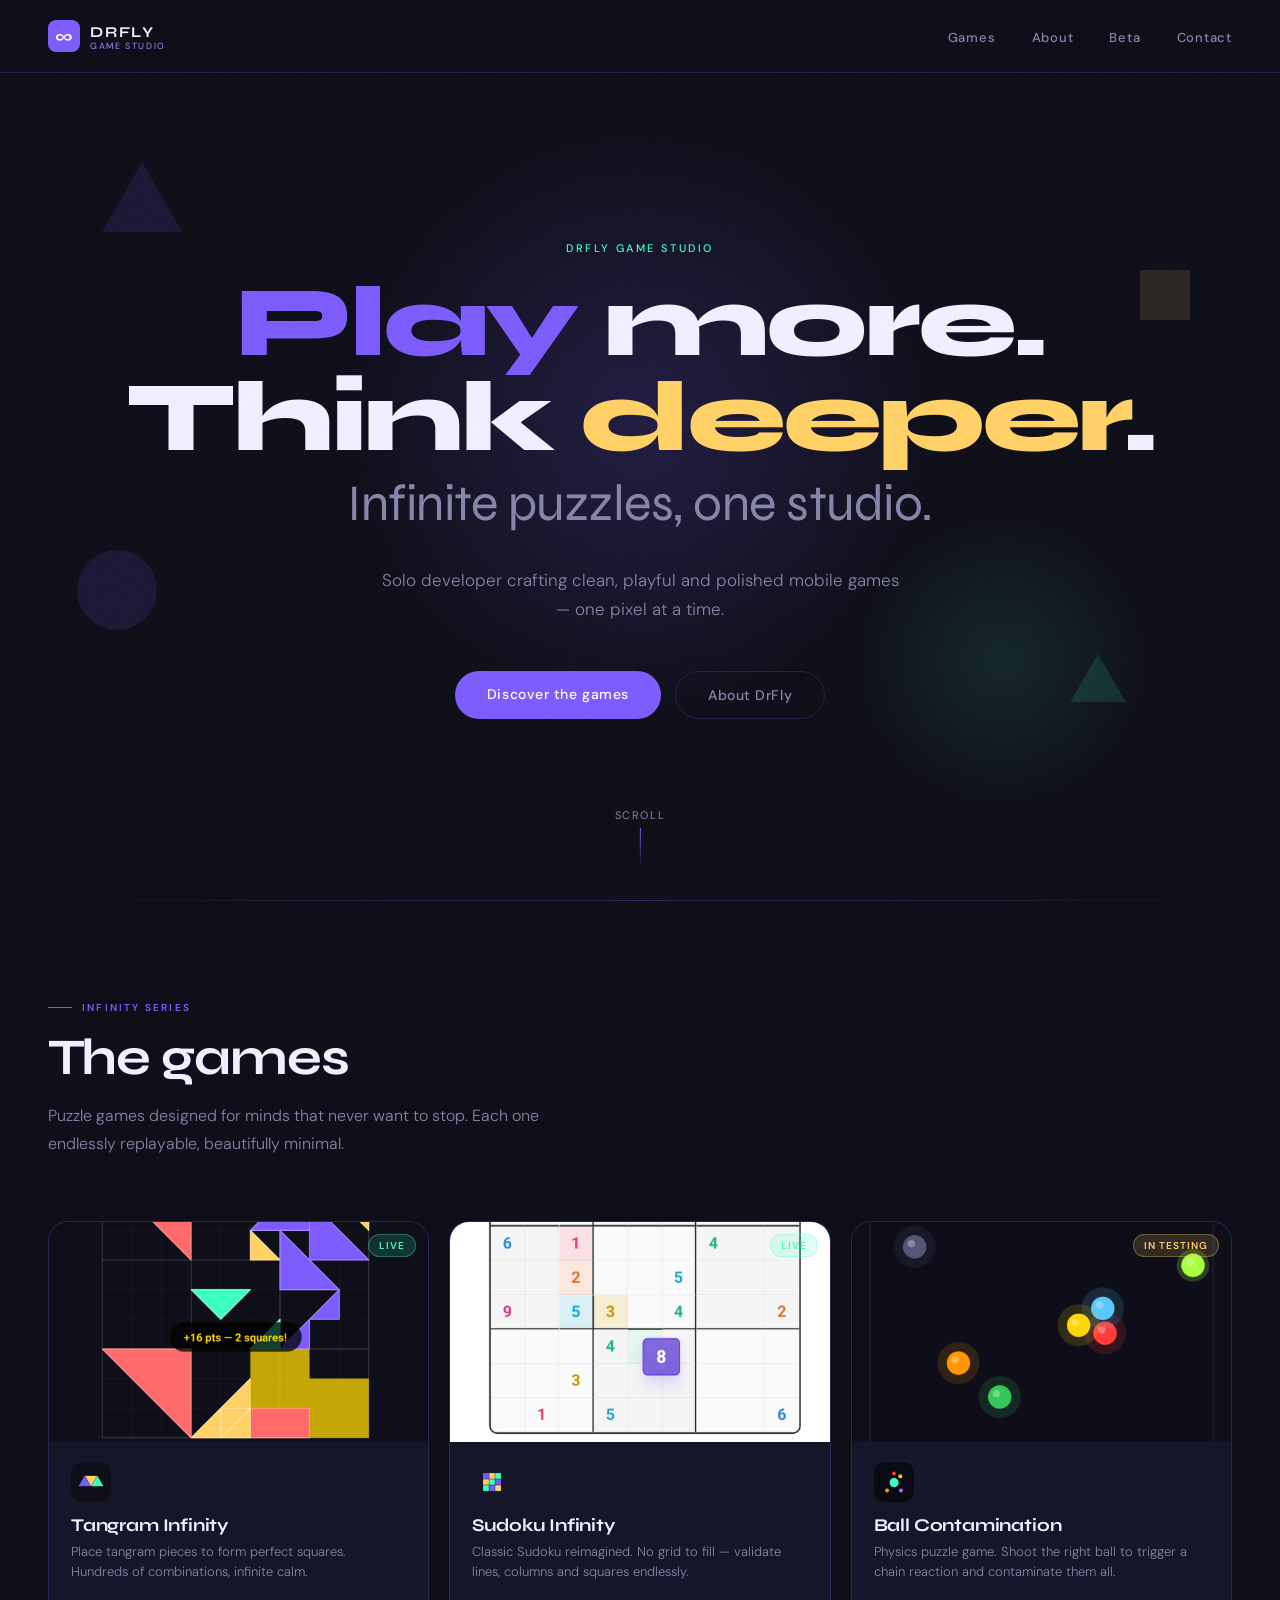
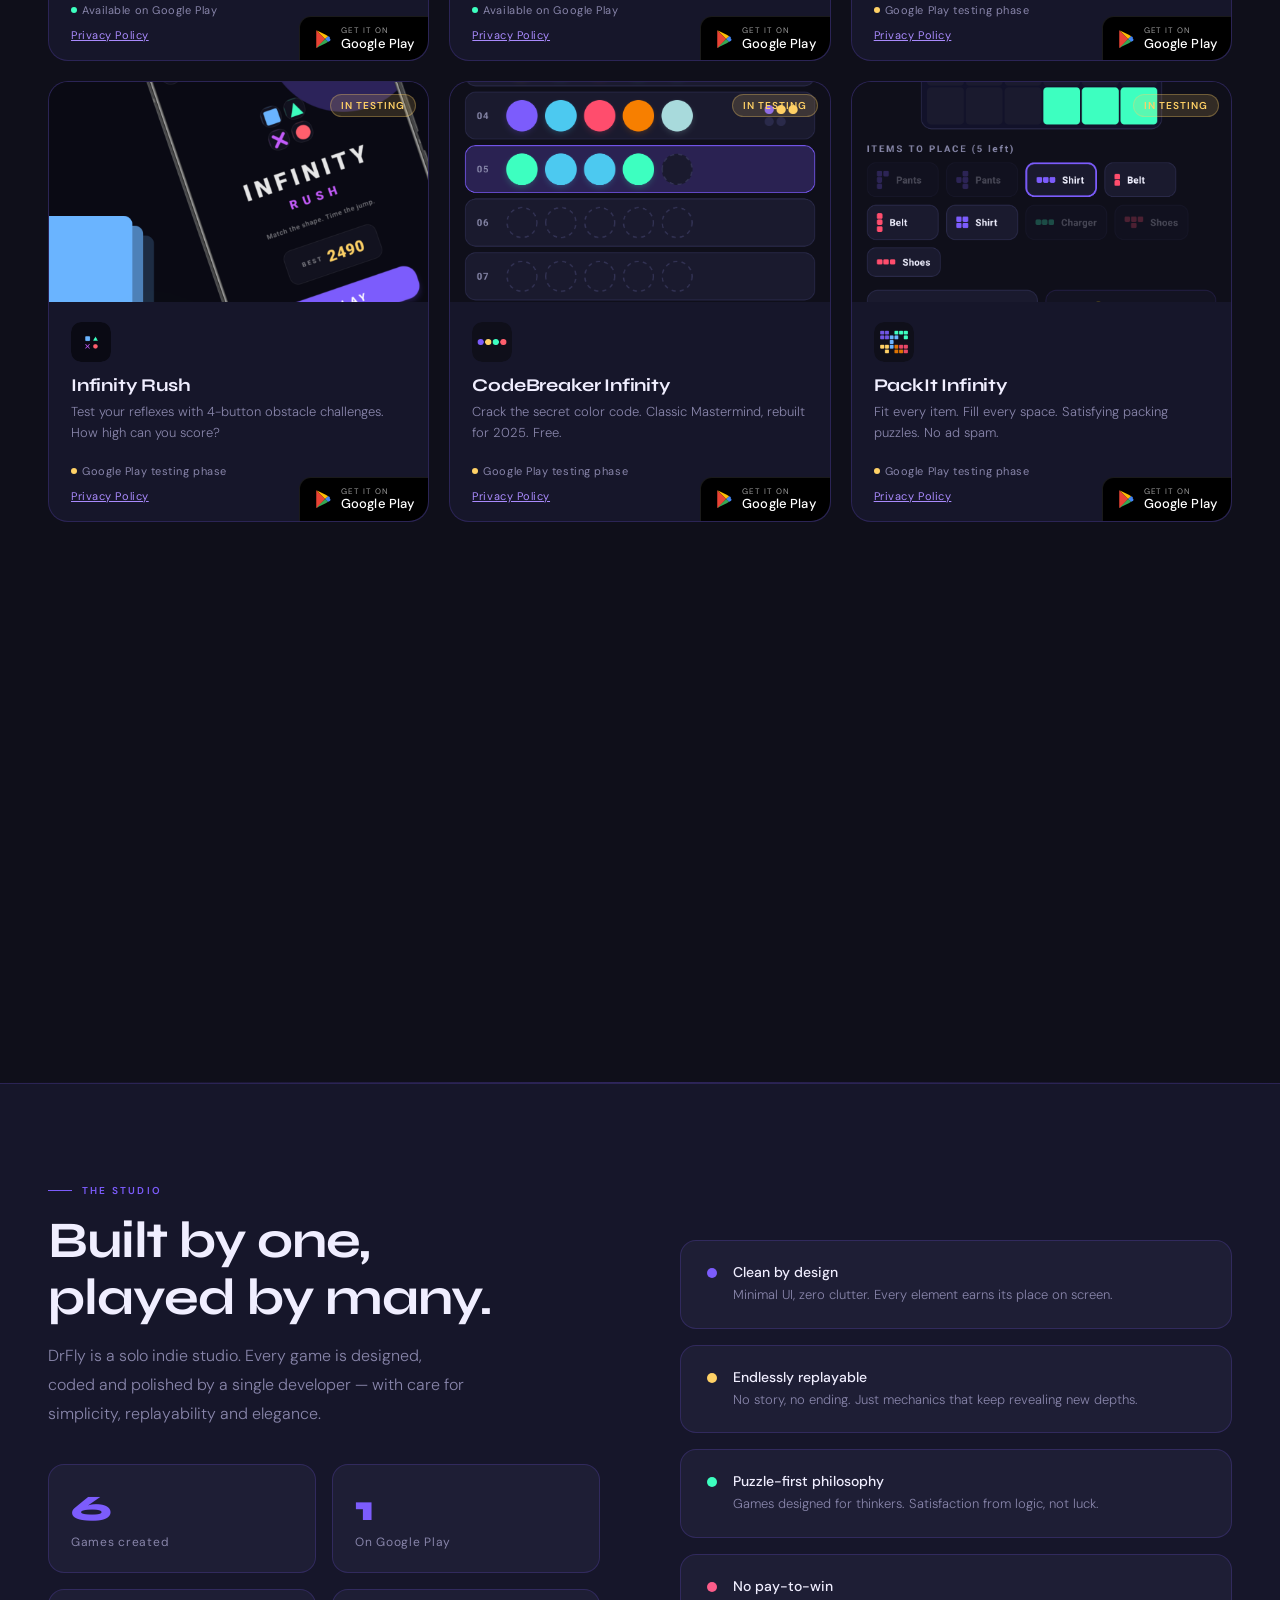
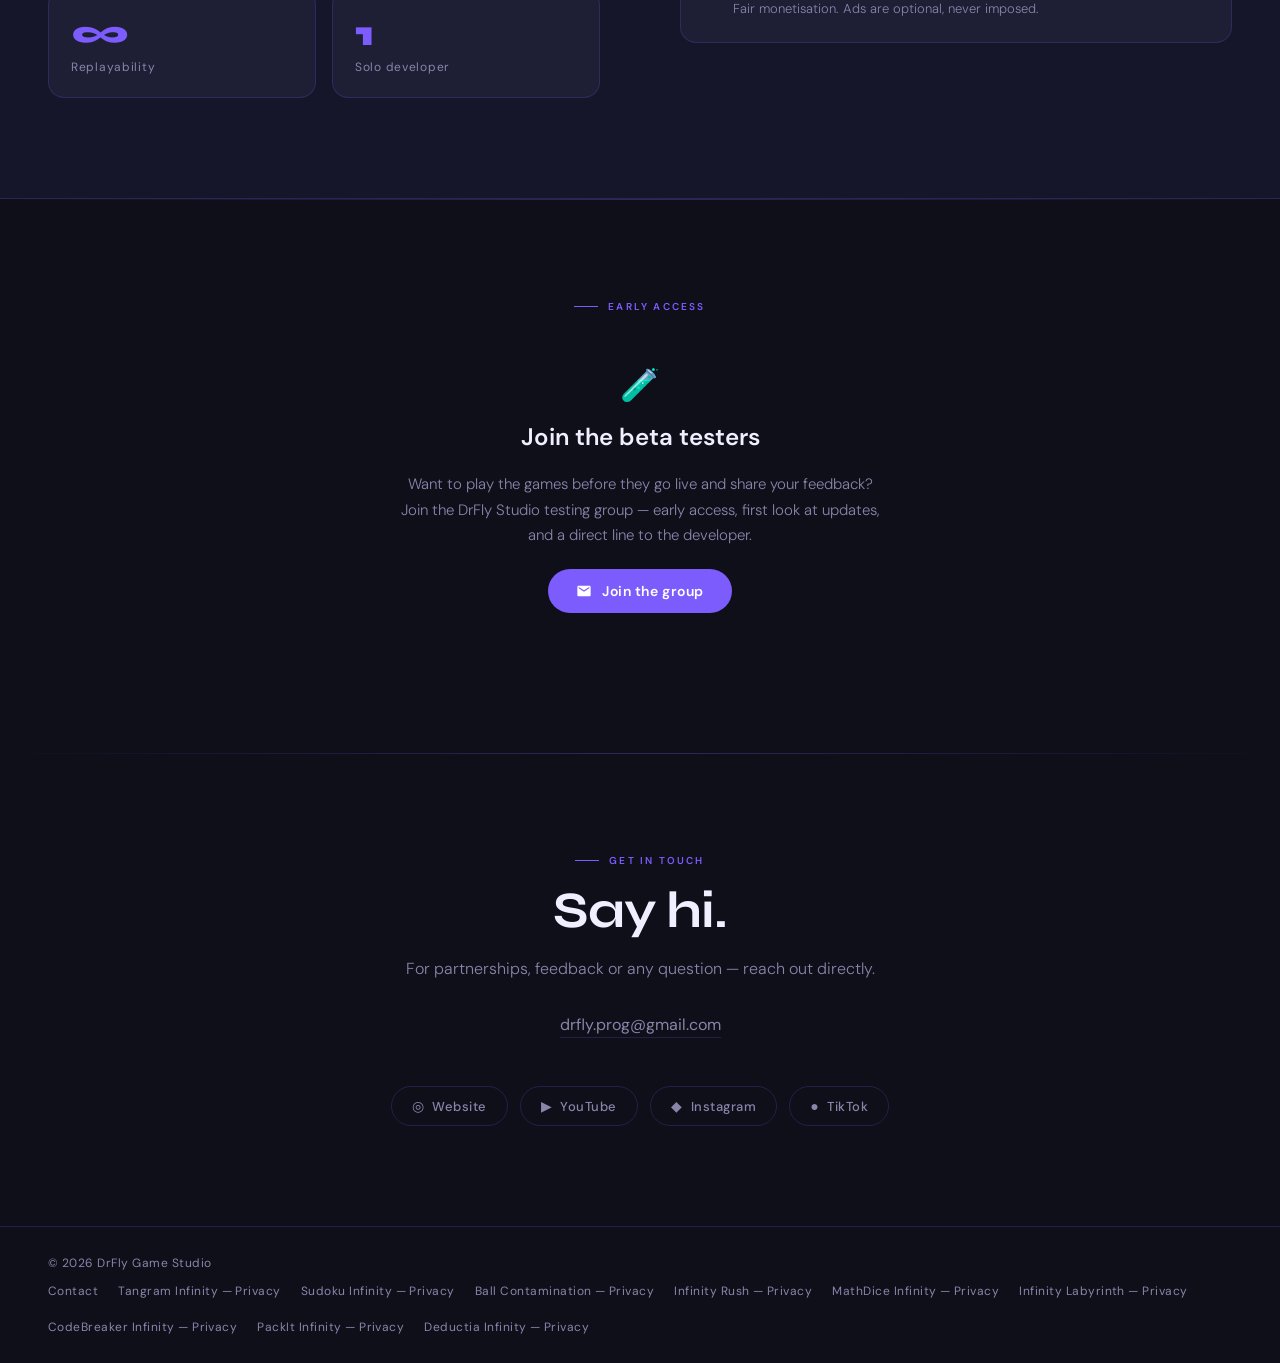
==== index.html @ a3bf8333 "Deductia" ====
<!DOCTYPE html>
<html lang="en">
<head>
<meta charset="UTF-8">
<meta name="viewport" content="width=device-width, initial-scale=1.0">
<title>DrFly — Game Studio</title>
<link rel="preconnect" href="https://fonts.googleapis.com">
<link href="https://fonts.googleapis.com/css2?family=Syne:wght@400;500;600;700;800&family=DM+Sans:ital,wght@0,300;0,400;0,500;1,300&display=swap" rel="stylesheet">
<style>
  :root {
    --purple: #7c5cfc;
    --purple-light: #a98afd;
    --yellow: #ffd166;
    --mint: #3dffc0;
    --dark: #0f0f1a;
    --dark2: #16162a;
    --dark3: #1e1e35;
    --text: #f0eeff;
    --text-muted: #8885aa;
    --border: rgba(124,92,252,0.2);
  }
  *, *::before, *::after { box-sizing: border-box; margin: 0; padding: 0; }
  html { scroll-behavior: smooth; }
  body { font-family: 'DM Sans', sans-serif; background: var(--dark); color: var(--text); overflow-x: hidden; }
  body::before {
    content: ''; position: fixed; inset: 0;
    background-image: url("data:image/svg+xml,%3Csvg viewBox='0 0 256 256' xmlns='http://www.w3.org/2000/svg'%3E%3Cfilter id='noise'%3E%3CfeTurbulence type='fractalNoise' baseFrequency='0.9' numOctaves='4' stitchTiles='stitch'/%3E%3C/filter%3E%3Crect width='100%25' height='100%25' filter='url(%23noise)' opacity='0.04'/%3E%3C/svg%3E");
    pointer-events: none; z-index: 900; opacity: 0.4;
  }

  /* NAV */
  nav {
    position: fixed; top: 0; left: 0; right: 0; z-index: 100;
    display: flex; align-items: center; justify-content: space-between;
    padding: 20px 48px;
    background: rgba(15,15,26,0.85); backdrop-filter: blur(16px);
    border-bottom: 1px solid var(--border);
  }
  .nav-logo { display: flex; align-items: center; gap: 10px; text-decoration: none; }
  .nav-logo-icon {
    width: 32px; height: 32px; background: var(--purple); border-radius: 8px;
    display: flex; align-items: center; justify-content: center;
    font-family: 'Syne', sans-serif; font-size: 16px; font-weight: 700; color: #fff;
  }
  .nav-logo-text { font-family: 'Syne', sans-serif; font-size: 15px; font-weight: 700; letter-spacing: 0.12em; color: var(--text); }
  .nav-logo-sub { font-size: 9px; letter-spacing: 0.18em; color: var(--purple-light); display: block; margin-top: -2px; }
  nav ul { list-style: none; display: flex; gap: 36px; }
  nav ul a { text-decoration: none; font-size: 13px; font-weight: 500; letter-spacing: 0.06em; color: var(--text-muted); transition: color 0.2s; }
  nav ul a:hover { color: var(--text); }

  /* HERO */
  .hero {
    min-height: 100vh; display: flex; flex-direction: column;
    align-items: center; justify-content: center; text-align: center;
    padding: 140px 48px 80px; position: relative; overflow: hidden;
  }
  .hero-glow { position: absolute; width: 600px; height: 600px; border-radius: 50%; background: radial-gradient(circle, rgba(124,92,252,0.18) 0%, transparent 70%); top: 50%; left: 50%; transform: translate(-50%, -55%); pointer-events: none; }
  .hero-glow2 { position: absolute; width: 300px; height: 300px; border-radius: 50%; background: radial-gradient(circle, rgba(61,255,192,0.1) 0%, transparent 70%); bottom: 10%; right: 10%; pointer-events: none; }
  .shape { position: absolute; opacity: 0.12; pointer-events: none; }
  .shape-tri1 { width:0; height:0; border-left:40px solid transparent; border-right:40px solid transparent; border-bottom:70px solid var(--purple); top:18%; left:8%; animation: float1 7s ease-in-out infinite; }
  .shape-tri2 { width:0; height:0; border-left:28px solid transparent; border-right:28px solid transparent; border-bottom:48px solid var(--mint); bottom:22%; right:12%; animation: float2 9s ease-in-out infinite; }
  .shape-sq { width:50px; height:50px; background:var(--yellow); top:30%; right:7%; animation: float3 6s ease-in-out infinite; }
  .shape-circle { width:80px; height:80px; border-radius:50%; background:var(--purple); bottom:30%; left:6%; animation: float1 8s ease-in-out infinite 1s; }
  @keyframes float1 { 0%,100%{transform:translateY(0) rotate(0deg)} 50%{transform:translateY(-18px) rotate(5deg)} }
  @keyframes float2 { 0%,100%{transform:translateY(0) rotate(0deg)} 50%{transform:translateY(14px) rotate(-8deg)} }
  @keyframes float3 { 0%,100%{transform:translateY(0) rotate(0deg)} 50%{transform:translateY(-10px) rotate(12deg)} }
  .hero-eyebrow { font-size:11px; font-weight:500; letter-spacing:0.22em; color:var(--mint); text-transform:uppercase; margin-bottom:20px; position:relative; }
  .hero-title { font-family:'Syne',sans-serif; font-size:clamp(52px,8vw,100px); font-weight:800; line-height:0.95; letter-spacing:-0.03em; position:relative; margin-bottom:8px; }
  .hero-title .accent-purple { color: var(--purple); }
  .hero-title .accent-yellow { color: var(--yellow); }
  .hero-subtitle-line { font-family:'Syne',sans-serif; font-size:clamp(28px,4vw,52px); font-weight:400; color:var(--text-muted); letter-spacing:-0.01em; margin-bottom:32px; position:relative; }
  .hero-desc { font-size:17px; font-weight:300; color:var(--text-muted); max-width:520px; line-height:1.7; margin-bottom:48px; position:relative; }
  .hero-ctas { display:flex; gap:14px; flex-wrap:wrap; justify-content:center; position:relative; }
  .btn-primary { background:var(--purple); color:#fff; padding:14px 32px; border-radius:40px; font-size:14px; font-weight:500; letter-spacing:0.04em; text-decoration:none; transition:transform 0.2s, background 0.2s; border:none; cursor:pointer; }
  .btn-primary:hover { transform:translateY(-2px); background:var(--purple-light); }
  .btn-ghost { background:transparent; color:var(--text-muted); padding:14px 32px; border-radius:40px; font-size:14px; font-weight:500; letter-spacing:0.04em; text-decoration:none; border:1px solid var(--border); transition:border-color 0.2s, color 0.2s, transform 0.2s; }
  .btn-ghost:hover { border-color:var(--purple-light); color:var(--text); transform:translateY(-2px); }
  .hero-scroll { position:absolute; bottom:32px; left:50%; transform:translateX(-50%); display:flex; flex-direction:column; align-items:center; gap:6px; color:var(--text-muted); font-size:11px; letter-spacing:0.14em; text-transform:uppercase; animation:bounce 2s ease-in-out infinite; }
  .hero-scroll::after { content:''; width:1px; height:40px; background:linear-gradient(to bottom, var(--purple), transparent); }
  @keyframes bounce { 0%,100%{transform:translateX(-50%) translateY(0)} 50%{transform:translateX(-50%) translateY(6px)} }

  /* SECTIONS */
  section { padding: 100px 48px; }
  .section-label { font-size:10px; font-weight:600; letter-spacing:0.22em; color:var(--purple); text-transform:uppercase; margin-bottom:16px; display:flex; align-items:center; gap:10px; }
  .section-label::before { content:''; width:24px; height:1px; background:var(--purple); }
  .section-title { font-family:'Syne',sans-serif; font-size:clamp(32px,4vw,52px); font-weight:700; line-height:1.1; letter-spacing:-0.02em; margin-bottom:16px; }
  .section-desc { font-size:16px; color:var(--text-muted); max-width:520px; line-height:1.7; margin-bottom:64px; font-weight:300; }
  .divider-line { width:100%; height:1px; background:linear-gradient(to right, transparent, var(--purple), transparent); opacity:0.3; }

  /* GAMES */
  #games { background: var(--dark); }
  .games-header { max-width:1200px; margin:0 auto; }
  .games-grid { max-width:1200px; margin:0 auto; display:grid; grid-template-columns:repeat(3,1fr); gap:20px; }
  .game-card { background:var(--dark2); border:1px solid var(--border); border-radius:20px; overflow:hidden; transition:transform 0.3s, border-color 0.3s; position:relative; display:block; }
  .game-card:hover { transform:translateY(-6px); border-color:var(--purple); }
  .game-card-thumb { height:220px; overflow:hidden; position:relative; background:var(--dark3); }
  .game-card-thumb img { width:100%; height:100%; object-fit:cover; object-position:center; transition:transform 0.4s; }
  .game-card:hover .game-card-thumb img { transform:scale(1.04); }
  .game-card-status { position:absolute; top:12px; right:12px; font-size:10px; font-weight:600; letter-spacing:0.1em; text-transform:uppercase; padding:4px 10px; border-radius:20px; }
  .status-live { background:rgba(61,255,192,0.15); color:var(--mint); border:1px solid rgba(61,255,192,0.3); }
  .status-test { background:rgba(255,209,102,0.15); color:var(--yellow); border:1px solid rgba(255,209,102,0.3); }
  .game-card-body { padding:20px 22px 18px; }
  .game-card-icon { width:40px; height:40px; border-radius:10px; display:flex; align-items:center; justify-content:center; font-size:18px; margin-bottom:12px; }
  .game-card-name { font-family:'Syne',sans-serif; font-size:18px; font-weight:700; letter-spacing:-0.01em; margin-bottom:6px; color:var(--text); }
  .game-card-desc { font-size:13px; color:var(--text-muted); line-height:1.6; font-weight:300; margin-bottom:14px; }
  .game-card-tag { display:inline-flex; align-items:center; gap:5px; font-size:11px; color:var(--text-muted); letter-spacing:0.05em; }
  .policy-link { display:block; margin-top:10px; font-size:11px; color:var(--purple-light); letter-spacing:0.05em; cursor:pointer; text-decoration:underline; background:none; border:none; padding:0; font-family:inherit; }
  .policy-link:hover { color:var(--mint); }
  .play-badge { position:absolute; bottom:0; right:0; display:inline-flex; align-items:center; gap:9px; padding:9px 14px 9px 14px; background:#000; border-top:1px solid rgba(255,255,255,0.1); border-left:1px solid rgba(255,255,255,0.1); border-radius:12px 0 20px 0; text-decoration:none; color:#fff; transition:opacity 0.2s; }
  .play-badge:hover { opacity:0.8; }
  .play-badge svg { width:18px; height:18px; flex-shrink:0; }
  .play-badge-text { display:flex; flex-direction:column; line-height:1.2; }
  .play-badge-text span:first-child { font-size:8px; letter-spacing:0.12em; text-transform:uppercase; color:rgba(255,255,255,0.6); }
  .play-badge-text span:last-child { font-size:13px; font-weight:500; letter-spacing:0.01em; }

  /* ABOUT */
  #about { background:var(--dark2); border-top:1px solid var(--border); border-bottom:1px solid var(--border); }
  .about-inner { max-width:1200px; margin:0 auto; display:grid; grid-template-columns:1fr 1fr; gap:80px; align-items:center; }
  .about-stats { display:grid; grid-template-columns:1fr 1fr; gap:16px; margin-top:36px; }
  .stat-card { background:var(--dark3); border:1px solid var(--border); border-radius:16px; padding:22px; }
  .stat-num { font-family:'Syne',sans-serif; font-size:36px; font-weight:800; letter-spacing:-0.03em; color:var(--purple); margin-bottom:4px; }
  .stat-label { font-size:12px; color:var(--text-muted); letter-spacing:0.06em; }
  .about-visual { display:flex; flex-direction:column; gap:16px; }
  .about-card { background:var(--dark3); border:1px solid var(--border); border-radius:16px; padding:22px 26px; display:flex; align-items:flex-start; gap:16px; transition:border-color 0.2s; }
  .about-card:hover { border-color:var(--purple); }
  .about-card-dot { width:10px; height:10px; border-radius:50%; margin-top:5px; flex-shrink:0; }
  .about-card-title { font-size:14px; font-weight:500; margin-bottom:4px; color:var(--text); }
  .about-card-text { font-size:13px; color:var(--text-muted); line-height:1.6; font-weight:300; }

  /* BETA */
  #beta { background:var(--dark); }
  .beta-inner { max-width:780px; margin:0 auto; text-align:center; }
  .beta-box { display:inline-flex; flex-direction:column; align-items:center; gap:20px; background:none; border:none; border-radius:20px; padding:40px 48px; }
  .beta-icon { font-size:32px; line-height:1; }
  .beta-box h2 { font-size:24px; font-weight:600; color:var(--text); margin:0; }
  .beta-box p { font-size:15px; color:var(--text-muted); line-height:1.7; font-weight:300; margin:0; max-width:480px; }
  .beta-btn { display:inline-flex; align-items:center; gap:10px; padding:13px 28px; background:var(--purple); border-radius:40px; color:#fff; text-decoration:none; font-size:14px; font-weight:600; letter-spacing:0.04em; transition:opacity 0.2s, transform 0.2s; }
  .beta-btn:hover { opacity:0.85; transform:translateY(-2px); }

  /* CONTACT */
  #contact { background:var(--dark); text-align:center; }
  .contact-inner { max-width:680px; margin:0 auto; }
  .contact-email { display:inline-flex; align-items:center; gap:8px; color:var(--text-muted); text-decoration:none; font-size:16px; border-bottom:1px solid var(--border); padding-bottom:2px; transition:color 0.2s, border-color 0.2s; margin-bottom:48px; }
  .contact-email:hover { color:var(--purple-light); border-color:var(--purple-light); }
  .social-row { display:flex; gap:12px; justify-content:center; flex-wrap:wrap; }
  .social-btn { display:flex; align-items:center; gap:8px; padding:10px 20px; border-radius:40px; border:1px solid var(--border); color:var(--text-muted); text-decoration:none; font-size:13px; font-weight:500; letter-spacing:0.04em; transition:border-color 0.2s, color 0.2s, transform 0.2s; }
  .social-btn:hover { border-color:var(--purple); color:var(--text); transform:translateY(-2px); }

  /* FOOTER */
  footer { padding:28px 48px; border-top:1px solid var(--border); display:flex; align-items:center; justify-content:space-between; font-size:12px; color:var(--text-muted); letter-spacing:0.04em; flex-wrap:wrap; gap:12px; }
  footer a, .footer-btn { color:var(--text-muted); text-decoration:none; transition:color 0.2s; background:none; border:none; cursor:pointer; font-size:12px; letter-spacing:0.04em; font-family:inherit; padding:0; }
  footer a:hover, .footer-btn:hover { color:var(--purple-light); }
  .footer-links { display:flex; gap:20px; flex-wrap:wrap; }

  /* MODAL */
  .modal-overlay { display:none; position:fixed; inset:0; z-index:500; background:rgba(10,10,20,0.88); backdrop-filter:blur(8px); align-items:center; justify-content:center; padding:24px; }
  .modal-overlay.open { display:flex; }
  .modal-box { background:var(--dark2); border:1px solid var(--border); border-radius:20px; max-width:680px; width:100%; max-height:80vh; overflow-y:auto; padding:40px; position:relative; }
  .modal-box::-webkit-scrollbar { width:4px; }
  .modal-box::-webkit-scrollbar-thumb { background:var(--border); border-radius:4px; }
  .modal-close { position:absolute; top:20px; right:20px; background:var(--dark3); border:1px solid var(--border); color:var(--text-muted); width:32px; height:32px; border-radius:50%; cursor:pointer; font-size:16px; display:flex; align-items:center; justify-content:center; transition:color 0.2s, border-color 0.2s; }
  .modal-close:hover { color:var(--text); border-color:var(--purple); }
  .modal-eyebrow { font-size:10px; font-weight:600; letter-spacing:0.2em; text-transform:uppercase; color:var(--purple); margin-bottom:8px; }
  .modal-title { font-family:'Syne',sans-serif; font-size:24px; font-weight:700; margin-bottom:4px; color:var(--text); }
  .modal-date { font-size:12px; color:var(--text-muted); margin-bottom:28px; }
  .modal-body h2 { font-family:'Syne',sans-serif; font-size:14px; font-weight:600; color:var(--purple-light); margin:24px 0 8px; letter-spacing:0.04em; }
  .modal-body p, .modal-body li { font-size:14px; color:var(--text-muted); line-height:1.8; font-weight:300; }
  .modal-body ul { padding-left:20px; margin-top:6px; }
  .modal-body li { margin-bottom:4px; }
  .modal-body strong { color:var(--text); font-weight:500; }
  .modal-body a { color:var(--purple-light); text-decoration:underline; }
  .modal-body a:hover { color:var(--mint); }

  /* ANIM */
  .fade-up { opacity:0; transform:translateY(24px); transition:opacity 0.6s ease, transform 0.6s ease; }
  .fade-up.visible { opacity:1; transform:translateY(0); }

  @media (max-width: 900px) {
    nav { padding:16px 24px; }
    nav ul { display:none; }
    section { padding:72px 24px; }
    .games-grid { grid-template-columns:1fr; }
    .about-inner { grid-template-columns:1fr; gap:40px; }
    footer { flex-direction:column; text-align:center; }
    .modal-box { padding:28px 20px; }
  }
</style>
</head>
<body>

<!-- NAV -->
<nav>
  <a href="#" class="nav-logo">
    <div class="nav-logo-icon">∞</div>
    <div>
      <span class="nav-logo-text">DRFLY</span>
      <span class="nav-logo-sub">GAME STUDIO</span>
    </div>
  </a>
  <ul>
    <li><a href="#games">Games</a></li>
    <li><a href="#about">About</a></li>
    <li><a href="#beta">Beta</a></li>
    <li><a href="#contact">Contact</a></li>
  </ul>
</nav>

<!-- HERO -->
<section class="hero">
  <div class="hero-glow"></div>
  <div class="hero-glow2"></div>
  <div class="shape shape-tri1"></div>
  <div class="shape shape-tri2"></div>
  <div class="shape shape-sq"></div>
  <div class="shape shape-circle"></div>
  <p class="hero-eyebrow">DrFly Game Studio</p>
  <h1 class="hero-title">
    <span class="accent-purple">Play</span> more.<br>
    Think <span class="accent-yellow">deeper</span>.
  </h1>
  <p class="hero-subtitle-line">Infinite puzzles, one studio.</p>
  <p class="hero-desc">Solo developer crafting clean, playful and polished mobile games — one pixel at a time.</p>
  <div class="hero-ctas">
    <a href="#games" class="btn-primary">Discover the games</a>
    <a href="#about" class="btn-ghost">About DrFly</a>
  </div>
  <div class="hero-scroll">scroll</div>
</section>

<div class="divider-line"></div>

<!-- GAMES -->
<section id="games">
  <div class="games-header fade-up">
    <p class="section-label">Infinity Series</p>
    <h2 class="section-title">The games</h2>
    <p class="section-desc">Puzzle games designed for minds that never want to stop. Each one endlessly replayable, beautifully minimal.</p>
  </div>
  <div class="games-grid">
<!-- GAMES-START -->
    <div class="game-card fade-up" style="transition-delay:0.1s">
      <div class="game-card-thumb">
        <img src="screen-tangram.png" alt="Tangram Infinity">
        <span class="game-card-status status-live">Live</span>
      </div>
      <div class="game-card-body">
        <div class="game-card-icon" style="background:none;padding:0;overflow:hidden;"><img src="logo-tangram.png" alt="" style="width:100%;height:100%;object-fit:cover;border-radius:10px;"></div>
        <div class="game-card-name">Tangram Infinity</div>
        <div class="game-card-desc">Place tangram pieces to form perfect squares. Hundreds of combinations, infinite calm.</div>
        <div class="game-card-tag">
          <span style="width:6px;height:6px;border-radius:50%;background:var(--mint);display:inline-block"></span>
          Available on Google Play
        </div>
        <button class="policy-link" onclick="openModal('tangram')">Privacy Policy</button>
      </div>
      <a href="https://play.google.com/store/apps/details?id=com.drfly.TangramInfinityMobile" class="play-badge" target="_blank">
        <svg viewBox="0 0 24 24" fill="none" xmlns="http://www.w3.org/2000/svg"><path d="M3.18 23.76c.3.17.65.19.97.07L14.88 12 3.08.17A1.1 1.1 0 0 0 3 .65v22.7c0 .15.06.29.18.41z" fill="#EA4335"/><path d="M18.97 8.3 15.6 6.4 3.18.17A.98.98 0 0 0 3 .06L14.88 12l4.09-3.7z" fill="#FBBC04"/><path d="M18.97 15.7 14.88 12 3 23.94c.06-.04.12-.1.18-.18l12.42-6.23 3.37-1.83z" fill="#34A853"/><path d="M21 9.27l-2.03-1.06-4.09 3.79 4.09 3.7L21 14.64c.6-.33.97-.96.97-1.67 0-.72-.37-1.36-.97-1.7z" fill="#4285F4"/></svg>
        <div class="play-badge-text"><span>GET IT ON</span><span>Google Play</span></div>
      </a>
    </div>

    <div class="game-card fade-up" style="transition-delay:0.2s">
      <div class="game-card-thumb">
        <img src="screen-sudoku.png" alt="Sudoku Infinity">
        <span class="game-card-status status-live">Live</span>
      </div>
      <div class="game-card-body">
        <div class="game-card-icon" style="background:none;padding:0;overflow:hidden;"><img src="logo-sudoku.png" alt="" style="width:100%;height:100%;object-fit:cover;border-radius:10px;"></div>
        <div class="game-card-name">Sudoku Infinity</div>
        <div class="game-card-desc">Classic Sudoku reimagined. No grid to fill — validate lines, columns and squares endlessly.</div>
        <div class="game-card-tag">
          <span style="width:6px;height:6px;border-radius:50%;background:var(--mint);display:inline-block"></span>
          Available on Google Play
        </div>
        <button class="policy-link" onclick="openModal('sudoku')">Privacy Policy</button>
      </div>
      <a href="https://play.google.com/store/apps/details?id=com.drfly.sudrotetris" class="play-badge" target="_blank">
        <svg viewBox="0 0 24 24" fill="none" xmlns="http://www.w3.org/2000/svg"><path d="M3.18 23.76c.3.17.65.19.97.07L14.88 12 3.08.17A1.1 1.1 0 0 0 3 .65v22.7c0 .15.06.29.18.41z" fill="#EA4335"/><path d="M18.97 8.3 15.6 6.4 3.18.17A.98.98 0 0 0 3 .06L14.88 12l4.09-3.7z" fill="#FBBC04"/><path d="M18.97 15.7 14.88 12 3 23.94c.06-.04.12-.1.18-.18l12.42-6.23 3.37-1.83z" fill="#34A853"/><path d="M21 9.27l-2.03-1.06-4.09 3.79 4.09 3.7L21 14.64c.6-.33.97-.96.97-1.67 0-.72-.37-1.36-.97-1.7z" fill="#4285F4"/></svg>
        <div class="play-badge-text"><span>GET IT ON</span><span>Google Play</span></div>
      </a>
    </div>

    <div class="game-card fade-up" style="transition-delay:0.3s">
      <div class="game-card-thumb">
        <img src="screen-ball.png" alt="Ball Contamination">
        <span class="game-card-status status-test">In testing</span>
      </div>
      <div class="game-card-body">
        <div class="game-card-icon" style="background:none;padding:0;overflow:hidden;"><img src="logo-ball.png" alt="" style="width:100%;height:100%;object-fit:cover;border-radius:10px;"></div>
        <div class="game-card-name">Ball Contamination</div>
        <div class="game-card-desc">Physics puzzle game. Shoot the right ball to trigger a chain reaction and contaminate them all.</div>
        <div class="game-card-tag">
          <span style="width:6px;height:6px;border-radius:50%;background:var(--yellow);display:inline-block"></span>
          Google Play testing phase
        </div>
        <button class="policy-link" onclick="openModal('ball')">Privacy Policy</button>
      </div>
      <a href="https://play.google.com/store/apps/details?id=com.drfly.BallContamination" class="play-badge" target="_blank">
        <svg viewBox="0 0 24 24" fill="none" xmlns="http://www.w3.org/2000/svg"><path d="M3.18 23.76c.3.17.65.19.97.07L14.88 12 3.08.17A1.1 1.1 0 0 0 3 .65v22.7c0 .15.06.29.18.41z" fill="#EA4335"/><path d="M18.97 8.3 15.6 6.4 3.18.17A.98.98 0 0 0 3 .06L14.88 12l4.09-3.7z" fill="#FBBC04"/><path d="M18.97 15.7 14.88 12 3 23.94c.06-.04.12-.1.18-.18l12.42-6.23 3.37-1.83z" fill="#34A853"/><path d="M21 9.27l-2.03-1.06-4.09 3.79 4.09 3.7L21 14.64c.6-.33.97-.96.97-1.67 0-.72-.37-1.36-.97-1.7z" fill="#4285F4"/></svg>
        <div class="play-badge-text"><span>GET IT ON</span><span>Google Play</span></div>
      </a>
    </div>

    <div class="game-card fade-up" style="transition-delay:0.4s">
      <div class="game-card-thumb">
        <img src="screen-rush.png" alt="Infinity Rush">
        <span class="game-card-status status-test">In testing</span>
      </div>
      <div class="game-card-body">
        <div class="game-card-icon" style="background:none;padding:0;overflow:hidden;"><img src="logo-rush.png" alt="" style="width:100%;height:100%;object-fit:cover;border-radius:10px;"></div>
        <div class="game-card-name">Infinity Rush</div>
        <div class="game-card-desc">Test your reflexes with 4-button obstacle challenges. How high can you score?</div>
        <div class="game-card-tag">
          <span style="width:6px;height:6px;border-radius:50%;background:var(--yellow);display:inline-block"></span>
          Google Play testing phase
        </div>
        <button class="policy-link" onclick="openModal('rush')">Privacy Policy</button>
      </div>
      <a href="https://play.google.com/store/apps/details?id=com.drfly.infinityrush" class="play-badge" target="_blank">
        <svg viewBox="0 0 24 24" fill="none" xmlns="http://www.w3.org/2000/svg"><path d="M3.18 23.76c.3.17.65.19.97.07L14.88 12 3.08.17A1.1 1.1 0 0 0 3 .65v22.7c0 .15.06.29.18.41z" fill="#EA4335"/><path d="M18.97 8.3 15.6 6.4 3.18.17A.98.98 0 0 0 3 .06L14.88 12l4.09-3.7z" fill="#FBBC04"/><path d="M18.97 15.7 14.88 12 3 23.94c.06-.04.12-.1.18-.18l12.42-6.23 3.37-1.83z" fill="#34A853"/><path d="M21 9.27l-2.03-1.06-4.09 3.79 4.09 3.7L21 14.64c.6-.33.97-.96.97-1.67 0-.72-.37-1.36-.97-1.7z" fill="#4285F4"/></svg>
        <div class="play-badge-text"><span>GET IT ON</span><span>Google Play</span></div>
      </a>
    </div>

    <div class="game-card fade-up" style="transition-delay:0.5s">
      <div class="game-card-thumb">
        <img src="screen-codeb.png" alt="CodeBreaker Infinity">
        <span class="game-card-status status-test">In testing</span>
      </div>
      <div class="game-card-body">
        <div class="game-card-icon" style="background:none;padding:0;overflow:hidden;"><img src="logo-codeb.png" alt="" style="width:100%;height:100%;object-fit:cover;border-radius:10px;"></div>
        <div class="game-card-name">CodeBreaker Infinity</div>
        <div class="game-card-desc">Crack the secret color code. Classic Mastermind, rebuilt for 2025. Free.</div>
        <div class="game-card-tag">
          <span style="width:6px;height:6px;border-radius:50%;background:var(--yellow);display:inline-block"></span>
          Google Play testing phase
        </div>
        <button class="policy-link" onclick="openModal('codeInf')">Privacy Policy</button>
      </div>
      <a href="https://play.google.com/store/apps/details?id=com.drfly.codebreakerinfinity" class="play-badge" target="_blank">
        <svg viewBox="0 0 24 24" fill="none" xmlns="http://www.w3.org/2000/svg"><path d="M3.18 23.76c.3.17.65.19.97.07L14.88 12 3.08.17A1.1 1.1 0 0 0 3 .65v22.7c0 .15.06.29.18.41z" fill="#EA4335"/><path d="M18.97 8.3 15.6 6.4 3.18.17A.98.98 0 0 0 3 .06L14.88 12l4.09-3.7z" fill="#FBBC04"/><path d="M18.97 15.7 14.88 12 3 23.94c.06-.04.12-.1.18-.18l12.42-6.23 3.37-1.83z" fill="#34A853"/><path d="M21 9.27l-2.03-1.06-4.09 3.79 4.09 3.7L21 14.64c.6-.33.97-.96.97-1.67 0-.72-.37-1.36-.97-1.7z" fill="#4285F4"/></svg>
        <div class="play-badge-text"><span>GET IT ON</span><span>Google Play</span></div>
      </a>
    </div>

    <div class="game-card fade-up" style="transition-delay:0.6s">
      <div class="game-card-thumb">
        <img src="screen-packit.png" alt="PackIt Infinity">
        <span class="game-card-status status-test">In testing</span>
      </div>
      <div class="game-card-body">
        <div class="game-card-icon" style="background:none;padding:0;overflow:hidden;"><img src="logo-packit.png" alt="" style="width:100%;height:100%;object-fit:cover;border-radius:10px;"></div>
        <div class="game-card-name">PackIt Infinity</div>
        <div class="game-card-desc">Fit every item. Fill every space. Satisfying packing puzzles. No ad spam.</div>
        <div class="game-card-tag">
          <span style="width:6px;height:6px;border-radius:50%;background:var(--yellow);display:inline-block"></span>
          Google Play testing phase
        </div>
        <button class="policy-link" onclick="openModal('packit')">Privacy Policy</button>
      </div>
      <a href="https://play.google.com/store/apps/details?id=com.drfly.packitinfinity" class="play-badge" target="_blank">
        <svg viewBox="0 0 24 24" fill="none" xmlns="http://www.w3.org/2000/svg"><path d="M3.18 23.76c.3.17.65.19.97.07L14.88 12 3.08.17A1.1 1.1 0 0 0 3 .65v22.7c0 .15.06.29.18.41z" fill="#EA4335"/><path d="M18.97 8.3 15.6 6.4 3.18.17A.98.98 0 0 0 3 .06L14.88 12l4.09-3.7z" fill="#FBBC04"/><path d="M18.97 15.7 14.88 12 3 23.94c.06-.04.12-.1.18-.18l12.42-6.23 3.37-1.83z" fill="#34A853"/><path d="M21 9.27l-2.03-1.06-4.09 3.79 4.09 3.7L21 14.64c.6-.33.97-.96.97-1.67 0-.72-.37-1.36-.97-1.7z" fill="#4285F4"/></svg>
        <div class="play-badge-text"><span>GET IT ON</span><span>Google Play</span></div>
      </a>
    </div>

    <div class="game-card fade-up" style="transition-delay:0.7s">
      <div class="game-card-thumb">
        <img src="screen-dedu.png" alt="Deductia Infinity">
        <span class="game-card-status status-test">In testing</span>
      </div>
      <div class="game-card-body">
        <div class="game-card-icon" style="background:none;padding:0;overflow:hidden;"><img src="logo-dedu.png" alt="" style="width:100%;height:100%;object-fit:cover;border-radius:10px;"></div>
        <div class="game-card-name">Deductia Infinity</div>
        <div class="game-card-desc">Logic grid puzzles with stories. Deduce, eliminate, solve. No ads mid-game.</div>
        <div class="game-card-tag">
          <span style="width:6px;height:6px;border-radius:50%;background:var(--yellow);display:inline-block"></span>
          Google Play testing phase
        </div>
        <button class="policy-link" onclick="openModal('dedu')">Privacy Policy</button>
      </div>
      <a href="https://play.google.com/store/apps/details?id=com.drfly.deductiainfinity" class="play-badge" target="_blank">
        <svg viewBox="0 0 24 24" fill="none" xmlns="http://www.w3.org/2000/svg"><path d="M3.18 23.76c.3.17.65.19.97.07L14.88 12 3.08.17A1.1 1.1 0 0 0 3 .65v22.7c0 .15.06.29.18.41z" fill="#EA4335"/><path d="M18.97 8.3 15.6 6.4 3.18.17A.98.98 0 0 0 3 .06L14.88 12l4.09-3.7z" fill="#FBBC04"/><path d="M18.97 15.7 14.88 12 3 23.94c.06-.04.12-.1.18-.18l12.42-6.23 3.37-1.83z" fill="#34A853"/><path d="M21 9.27l-2.03-1.06-4.09 3.79 4.09 3.7L21 14.64c.6-.33.97-.96.97-1.67 0-.72-.37-1.36-.97-1.7z" fill="#4285F4"/></svg>
        <div class="play-badge-text"><span>GET IT ON</span><span>Google Play</span></div>
      </a>
    </div>
<!-- GAMES-END -->
  </div>
</section>

<div class="divider-line"></div>

<!-- ABOUT -->
<section id="about">
  <div class="about-inner">
    <div class="fade-up">
      <p class="section-label">The studio</p>
      <h2 class="section-title">Built by one,<br>played by many.</h2>
      <p style="font-size:16px;color:var(--text-muted);line-height:1.8;font-weight:300;max-width:420px;">
        DrFly is a solo indie studio. Every game is designed, coded and polished by a single developer — with care for simplicity, replayability and elegance.
      </p>
      <div class="about-stats">
        <div class="stat-card"><div class="stat-num">6</div><div class="stat-label">Games created</div></div>
        <div class="stat-card"><div class="stat-num">1</div><div class="stat-label">On Google Play</div></div>
        <div class="stat-card"><div class="stat-num">∞</div><div class="stat-label">Replayability</div></div>
        <div class="stat-card"><div class="stat-num">1</div><div class="stat-label">Solo developer</div></div>
      </div>
    </div>
    <div class="about-visual fade-up" style="transition-delay:0.2s">
      <div class="about-card">
        <div class="about-card-dot" style="background:var(--purple)"></div>
        <div><div class="about-card-title">Clean by design</div><div class="about-card-text">Minimal UI, zero clutter. Every element earns its place on screen.</div></div>
      </div>
      <div class="about-card">
        <div class="about-card-dot" style="background:var(--yellow)"></div>
        <div><div class="about-card-title">Endlessly replayable</div><div class="about-card-text">No story, no ending. Just mechanics that keep revealing new depths.</div></div>
      </div>
      <div class="about-card">
        <div class="about-card-dot" style="background:var(--mint)"></div>
        <div><div class="about-card-title">Puzzle-first philosophy</div><div class="about-card-text">Games designed for thinkers. Satisfaction from logic, not luck.</div></div>
      </div>
      <div class="about-card">
        <div class="about-card-dot" style="background:#fc5c8a"></div>
        <div><div class="about-card-title">No pay-to-win</div><div class="about-card-text">Fair monetisation. Ads are optional, never imposed.</div></div>
      </div>
    </div>
  </div>
</section>

<div class="divider-line"></div>

<!-- BETA -->
<section id="beta">
  <div class="beta-inner fade-up">
    <p class="section-label" style="justify-content:center">Early Access</p>
    <div class="beta-box">
      <div class="beta-icon">🧪</div>
      <h2>Join the beta testers</h2>
      <p>Want to play the games before they go live and share your feedback? Join the DrFly Studio testing group — early access, first look at updates, and a direct line to the developer.</p>
      <a href="https://groups.google.com/g/studio-drfly" target="_blank" class="beta-btn">
        <svg width="16" height="16" viewBox="0 0 24 24" fill="currentColor"><path d="M20 4H4c-1.1 0-2 .9-2 2v12c0 1.1.9 2 2 2h16c1.1 0 2-.9 2-2V6c0-1.1-.9-2-2-2zm0 4-8 5-8-5V6l8 5 8-5v2z"/></svg>
        Join the group
      </a>
    </div>
  </div>
</section>

<div class="divider-line"></div>

<!-- CONTACT -->
<section id="contact">
  <div class="contact-inner fade-up">
    <p class="section-label" style="justify-content:center">Get in touch</p>
    <h2 class="section-title">Say hi.</h2>
    <p style="font-size:16px;color:var(--text-muted);line-height:1.7;font-weight:300;margin-bottom:32px;">
      For partnerships, feedback or any question — reach out directly.
    </p>
    <a href="mailto:drfly.prog@gmail.com" class="contact-email">drfly.prog@gmail.com</a>
    <div class="social-row">
      <a href="https://drfly-prog.github.io/DrFly-prog-website/" target="_blank" class="social-btn"><span style="font-size:14px">◎</span> Website</a>
      <a href="https://www.youtube.com/@DrFly-Studio" target="_blank" class="social-btn"><span style="font-size:14px">▶</span> YouTube</a>
      <a href="#" class="social-btn"><span style="font-size:14px">◆</span> Instagram</a>
      <a href="#" class="social-btn"><span style="font-size:14px">●</span> TikTok</a>
    </div>
  </div>
</section>

<!-- FOOTER -->
<footer>
  <div>© 2026 DrFly Game Studio</div>
  <div class="footer-links">
    <a href="mailto:drfly.prog@gmail.com">Contact</a>
<!-- FOOTER-LINKS-START -->
    <button class="footer-btn" onclick="openModal('tangram')">Tangram Infinity — Privacy</button>
    <button class="footer-btn" onclick="openModal('sudoku')">Sudoku Infinity — Privacy</button>
    <button class="footer-btn" onclick="openModal('ball')">Ball Contamination — Privacy</button>
    <button class="footer-btn" onclick="openModal('rush')">Infinity Rush — Privacy</button>
    <button class="footer-btn" onclick="openModal('mathdice')">MathDice Infinity — Privacy</button>
    <button class="footer-btn" onclick="openModal('laby')">Infinity Labyrinth — Privacy</button>
    <button class="footer-btn" onclick="openModal('codeInf')">CodeBreaker Infinity — Privacy</button>
    <button class="footer-btn" onclick="openModal('packit')">PackIt Infinity — Privacy</button>
    <button class="footer-btn" onclick="openModal('dedu')">Deductia Infinity — Privacy</button>
<!-- FOOTER-LINKS-END -->
  </div>
</footer>

<!-- MODALS-START -->
<!-- MODAL: TANGRAM INFINITY -->
<div class="modal-overlay" id="modal-tangram" onclick="if(event.target===this)closeModal('tangram')">
  <div class="modal-box">
    <button class="modal-close" onclick="closeModal('tangram')">✕</button>
    <div class="modal-eyebrow">Privacy Policy</div>
    <div class="modal-title">Tangram Infinity</div>
    <div class="modal-date">Last updated: March 6, 2026</div>
    <div class="modal-body">
      <h2>Overview</h2>
<p>Tangram Infinity is a puzzle game developed by an independent creator. We are committed to protecting your privacy. This policy explains what data is collected, how it is used, and your rights regarding that data.</p>
<h2>Data We Collect</h2>
<p>The App itself does not collect any personal information. However, we use third-party services that may collect data:</p>
<ul>
  <li><strong>Google AdMob</strong> — used to display advertisements. AdMob may collect device identifiers, IP address, and usage data to serve relevant ads.</li>
  <li><strong>Game progress</strong> — your score and game state are stored locally on your device only using AsyncStorage. This data never leaves your device.</li>
</ul>
<h2>Advertising</h2>
<p>The App displays ads through Google AdMob, including interstitial and rewarded video ads. We request non-personalized ads where possible. For more information: <a href="https://policies.google.com/technologies/partner-sites" target="_blank">policies.google.com/technologies/partner-sites</a></p>
<h2>Data Sharing</h2>
<p>We do not sell, trade, or share your personal data with third parties, except as required by Google AdMob as described above.</p>
<h2>Children's Privacy</h2>
<p>The App is not directed at children under the age of 13. We do not knowingly collect personal information from children under 13. If you believe a child has provided us with personal information, please contact us so we can delete it.</p>
<h2>Data Retention</h2>
<p>Local game data is stored on your device and can be cleared at any time by uninstalling the App. We do not retain any data on our own servers.</p>
<h2>Your Rights</h2>
<p>Depending on your location, you may have the right to access, delete or opt out of personalized advertising. On Android: Settings → Google → Ads. On iOS: Settings → Privacy → Tracking.</p>
<h2>Changes to This Policy</h2>
<p>We may update this Privacy Policy from time to time. Continued use of the App after changes constitutes acceptance of the new policy.</p>
<h2>Contact</h2>
<p><a href="mailto:drfly.prog@gmail.com">drfly.prog@gmail.com</a></p>
    </div>
  </div>
</div>

<!-- MODAL: SUDOKU INFINITY -->
<div class="modal-overlay" id="modal-sudoku" onclick="if(event.target===this)closeModal('sudoku')">
  <div class="modal-box">
    <button class="modal-close" onclick="closeModal('sudoku')">✕</button>
    <div class="modal-eyebrow">Privacy Policy</div>
    <div class="modal-title">Sudoku Infinity</div>
    <div class="modal-date">Last updated: March 6, 2026</div>
    <div class="modal-body">
      <h2>Overview</h2>
<p>Sudoku Infinity is a puzzle game developed by an independent creator. We are committed to protecting your privacy. This policy explains what data is collected, how it is used, and your rights regarding that data.</p>
<h2>Data We Collect</h2>
<p>The App itself does not collect any personal information. However, we use third-party services that may collect data:</p>
<ul>
  <li><strong>Google AdMob</strong> — used to display advertisements. AdMob may collect device identifiers, IP address, and usage data to serve relevant ads.</li>
  <li><strong>Game progress</strong> — your score and game state are stored locally on your device only using AsyncStorage. This data never leaves your device.</li>
</ul>
<h2>Advertising</h2>
<p>The App displays ads through Google AdMob, including interstitial and rewarded video ads. We request non-personalized ads where possible. For more information: <a href="https://policies.google.com/technologies/partner-sites" target="_blank">policies.google.com/technologies/partner-sites</a></p>
<h2>Data Sharing</h2>
<p>We do not sell, trade, or share your personal data with third parties, except as required by Google AdMob as described above.</p>
<h2>Children's Privacy</h2>
<p>The App is not directed at children under the age of 13. We do not knowingly collect personal information from children under 13. If you believe a child has provided us with personal information, please contact us so we can delete it.</p>
<h2>Data Retention</h2>
<p>Local game data is stored on your device and can be cleared at any time by uninstalling the App. We do not retain any data on our own servers.</p>
<h2>Your Rights</h2>
<p>Depending on your location, you may have the right to access, delete or opt out of personalized advertising. On Android: Settings → Google → Ads. On iOS: Settings → Privacy → Tracking.</p>
<h2>Changes to This Policy</h2>
<p>We may update this Privacy Policy from time to time. Continued use of the App after changes constitutes acceptance of the new policy.</p>
<h2>Contact</h2>
<p><a href="mailto:drfly.prog@gmail.com">drfly.prog@gmail.com</a></p>
    </div>
  </div>
</div>

<!-- MODAL: BALL CONTAMINATION -->
<div class="modal-overlay" id="modal-ball" onclick="if(event.target===this)closeModal('ball')">
  <div class="modal-box">
    <button class="modal-close" onclick="closeModal('ball')">✕</button>
    <div class="modal-eyebrow">Privacy Policy</div>
    <div class="modal-title">Ball Contamination</div>
    <div class="modal-date">Last updated: March 6, 2026</div>
    <div class="modal-body">
      <h2>Overview</h2>
<p>Ball Contamination is a physics puzzle game developed by an independent creator. We are committed to protecting your privacy. This policy explains what data is collected, how it is used, and your rights regarding that data.</p>
<h2>Data We Collect</h2>
<p>The App itself does not collect any personal information. However, we use third-party services that may collect data:</p>
<ul>
  <li><strong>Google AdMob</strong> — used to display advertisements. AdMob may collect device identifiers, IP address, and usage data to serve relevant ads.</li>
  <li><strong>Game progress</strong> — your score and game state are stored locally on your device only using AsyncStorage. This data never leaves your device.</li>
</ul>
<h2>Advertising</h2>
<p>The App displays ads through Google AdMob, including interstitial and rewarded video ads. We request non-personalized ads where possible. For more information: <a href="https://policies.google.com/technologies/partner-sites" target="_blank">policies.google.com/technologies/partner-sites</a></p>
<h2>Data Sharing</h2>
<p>We do not sell, trade, or share your personal data with third parties, except as required by Google AdMob as described above.</p>
<h2>Children's Privacy</h2>
<p>The App is not directed at children under the age of 13. We do not knowingly collect personal information from children under 13. If you believe a child has provided us with personal information, please contact us so we can delete it.</p>
<h2>Data Retention</h2>
<p>Local game data is stored on your device and can be cleared at any time by uninstalling the App. We do not retain any data on our own servers.</p>
<h2>Your Rights</h2>
<p>Depending on your location, you may have the right to access, delete or opt out of personalized advertising. On Android: Settings → Google → Ads. On iOS: Settings → Privacy → Tracking.</p>
<h2>Changes to This Policy</h2>
<p>We may update this Privacy Policy from time to time. Continued use of the App after changes constitutes acceptance of the new policy.</p>
<h2>Contact</h2>
<p><a href="mailto:drfly.prog@gmail.com">drfly.prog@gmail.com</a></p>
    </div>
  </div>
</div>

<!-- MODAL: INFINITY RUSH -->
<div class="modal-overlay" id="modal-rush" onclick="if(event.target===this)closeModal('rush')">
  <div class="modal-box">
    <button class="modal-close" onclick="closeModal('rush')">✕</button>
    <div class="modal-eyebrow">Privacy Policy</div>
    <div class="modal-title">Infinity Rush</div>
    <div class="modal-date">Last updated: 01 April 2026</div>
    <div class="modal-body">
      <h2>Overview</h2>
<p>Infinity Rush is an arcade reflex game developed by an independent creator. We are committed to protecting your privacy. This policy explains what data is collected, how it is used, and your rights regarding that data.</p>

<h2>Data We Collect</h2>
<p>The App itself does not collect any personal information. However, we use third-party services that may collect data:</p>
<ul>
  <li><strong>Google AdMob</strong> — used to display advertisements. AdMob may collect device identifiers, IP address, and usage data to serve relevant ads.</li>
  <li><strong>Game progress</strong> — your score and game state are stored locally on your device only using AsyncStorage. This data never leaves your device.</li>
</ul>

<h2>Advertising</h2>
<p>The App displays ads through Google AdMob, including interstitial and rewarded video ads. We request non-personalized ads where possible. For more information: <a href="https://policies.google.com/technologies/partner-sites" target="_blank">policies.google.com/technologies/partner-sites</a></p>

<h2>Data Sharing</h2>
<p>We do not sell, trade, or share your personal data with third parties, except as required by Google AdMob as described above.</p>

<h2>Children's Privacy</h2>
<p>The App is not directed at children under the age of 13. We do not knowingly collect personal information from children under 13. If you believe a child has provided us with personal information, please contact us so we can delete it.</p>

<h2>Data Retention</h2>
<p>Local game data is stored on your device and can be cleared at any time by uninstalling the App. We do not retain any data on our own servers.</p>

<h2>Your Rights</h2>
<p>Depending on your location, you may have the right to access, delete or opt out of personalized advertising. On Android: Settings → Google → Ads. On iOS: Settings → Privacy → Tracking.</p>

<h2>Changes to This Policy</h2>
<p>We may update this Privacy Policy from time to time. Continued use of the App after changes constitutes acceptance of the new policy.</p>

<h2>Contact</h2>
<p><a href="mailto:drfly.prog@gmail.com">drfly.prog@gmail.com</a></p>
    </div>
  </div>
</div>

<!-- MODAL: MATHDICE INFINITY -->
<div class="modal-overlay" id="modal-mathdice" onclick="if(event.target===this)closeModal('mathdice')">
  <div class="modal-box">
    <button class="modal-close" onclick="closeModal('mathdice')">✕</button>
    <div class="modal-eyebrow">Privacy Policy</div>
    <div class="modal-title">MathDice Infinity</div>
    <div class="modal-date">Last updated: April 1, 2026</div>
    <div class="modal-body">
      <h2>Overview</h2>
<p>MathDice Infinity is a math puzzle game developed by an independent creator. We are committed to protecting your privacy. This policy explains what data is collected, how it is used, and your rights regarding that data.</p>

<h2>Data We Collect</h2>
<p>The App itself does not collect any personal information. However, we use third-party services that may collect data:</p>
<ul>
  <li><strong>Google AdMob</strong> — used to display advertisements. AdMob may collect device identifiers, IP address, and usage data to serve relevant ads.</li>
  <li><strong>Game progress</strong> — your level progression, score, and high score are stored locally on your device only using AsyncStorage. This data never leaves your device.</li>
</ul>

<h2>Advertising</h2>
<p>The App displays ads through Google AdMob, including interstitial and rewarded video ads. We request non-personalized ads where possible. For more information: <a href="https://policies.google.com/technologies/partner-sites" target="_blank">policies.google.com/technologies/partner-sites</a></p>

<h2>Data Sharing</h2>
<p>We do not sell, trade, or share your personal data with third parties, except as required by Google AdMob as described above.</p>

<h2>Children's Privacy</h2>
<p>The App is not directed at children under the age of 13. We do not knowingly collect personal information from children under 13. If you believe a child has provided us with personal information, please contact us so we can delete it.</p>

<h2>Data Retention</h2>
<p>Local game data is stored on your device and can be cleared at any time by uninstalling the App. We do not retain any data on our own servers.</p>

<h2>Your Rights</h2>
<p>Depending on your location, you may have the right to access, delete or opt out of personalized advertising. On Android: Settings → Google → Ads. On iOS: Settings → Privacy → Tracking.</p>

<h2>Changes to This Policy</h2>
<p>We may update this Privacy Policy from time to time. Continued use of the App after changes constitutes acceptance of the new policy.</p>

<h2>Contact</h2>
<p><a href="mailto:drfly.prog@gmail.com">drfly.prog@gmail.com</a></p>
    </div>
  </div>
</div>

<!-- MODAL: INFINITY LABYRINTH -->
<div class="modal-overlay" id="modal-laby" onclick="if(event.target===this)closeModal('laby')">
  <div class="modal-box">
    <button class="modal-close" onclick="closeModal('laby')">✕</button>
    <div class="modal-eyebrow">Privacy Policy</div>
    <div class="modal-title">Infinity Labyrinth</div>
    <div class="modal-date">Last updated: April 01, 2026</div>
    <div class="modal-body">
      <h2>Overview</h2>
<p>Infinity Labyrinth is a maze puzzle game developed by an independent creator. We are committed to protecting your privacy. This policy explains what data is collected, how it is used, and your rights regarding that data.</p>

<h2>Data We Collect</h2>
<p>The App itself does not collect any personal information. However, we use third-party services that may collect data:</p>
<ul>
  <li><strong>Google AdMob</strong> — used to display advertisements. AdMob may collect device identifiers, IP address, and usage data to serve relevant ads.</li>
  <li><strong>Game progress</strong> — your completed levels and game state are stored locally on your device only using AsyncStorage. This data never leaves your device.</li>
  <li><strong>Battle Royale mode</strong> — multiplayer session data (e.g. anonymized match results) may be processed temporarily to enable online gameplay. No personally identifiable information is stored on our servers.</li>
</ul>

<h2>Advertising</h2>
<p>The App displays ads through Google AdMob, including interstitial and rewarded video ads. We request non-personalized ads where possible. For more information: <a href="https://policies.google.com/technologies/partner-sites" target="_blank">policies.google.com/technologies/partner-sites</a></p>

<h2>Data Sharing</h2>
<p>We do not sell, trade, or share your personal data with third parties, except as required by Google AdMob as described above.</p>

<h2>Children's Privacy</h2>
<p>The App is not directed at children under the age of 13. We do not knowingly collect personal information from children under 13. If you believe a child has provided us with personal information, please contact us so we can delete it.</p>

<h2>Data Retention</h2>
<p>Local game data is stored on your device and can be cleared at any time by uninstalling the App. We do not retain any data on our own servers.</p>

<h2>Your Rights</h2>
<p>Depending on your location, you may have the right to access, delete or opt out of personalized advertising. On Android: Settings → Google → Ads. On iOS: Settings → Privacy → Tracking.</p>

<h2>Changes to This Policy</h2>
<p>We may update this Privacy Policy from time to time. Continued use of the App after changes constitutes acceptance of the new policy.</p>

<h2>Contact</h2>
<p><a href="mailto:drfly.prog@gmail.com">drfly.prog@gmail.com</a></p>
    </div>
  </div>
</div>

<!-- MODAL: CODEBREAKER INFINITY -->
<div class="modal-overlay" id="modal-codeInf" onclick="if(event.target===this)closeModal('codeInf')">
  <div class="modal-box">
    <button class="modal-close" onclick="closeModal('codeInf')">✕</button>
    <div class="modal-eyebrow">Privacy Policy</div>
    <div class="modal-title">CodeBreaker Infinity</div>
    <div class="modal-date">Last updated: April 20, 2026</div>
    <div class="modal-body">
      <h2>Overview</h2>
<p>Codebreaker Infinity is a code-breaking puzzle game developed by DrFly Studio, an independent developer. We are committed to protecting your privacy. This policy explains what data is collected, how it is used, and your rights regarding that data.</p>
<h2>Data We Collect</h2>
<p>The App itself does not collect any personal information. However, we use third-party services that may collect data:</p>
<ul>
  <li><strong>Google AdMob</strong> — used to display advertisements. AdMob may collect device identifiers, IP address, and usage data to serve relevant ads.</li>
  <li><strong>Firebase Analytics</strong> — used to understand how players interact with the app (session length, mission completion, daily code participation). No personally identifiable information is collected.</li>
  <li><strong>Firebase Firestore</strong> — used to deliver the Daily Code (one shared puzzle per day). Only an anonymous session identifier and your Daily Code result (solved/not solved, number of tries) are stored. No personal data is linked to this identifier.</li>
  <li><strong>Game progress</strong> — your mission pack progress, badges, and streaks are stored locally on your device only using AsyncStorage. This data never leaves your device.</li>
</ul>
<h2>Advertising</h2>
<p>The App displays ads through Google AdMob, including interstitial ads (shown between games, never while a code is active) and rewarded video ads (shown only when you choose to watch one to reveal a color or gain an extra try). We request non-personalized ads where possible. For more information: <a href="https://policies.google.com/technologies/partner-sites" target="_blank">policies.google.com/technologies/partner-sites</a></p>
<h2>Data Sharing</h2>
<p>We do not sell, trade, or share your personal data with third parties, except as required by Google AdMob and Firebase as described above.</p>
<h2>Children's Privacy</h2>
<p>The App is not directed at children under the age of 13. We do not knowingly collect personal information from children under 13. If you believe a child has provided us with personal information, please contact us so we can delete it.</p>
<h2>Data Retention</h2>
<p>Local game data (progress, badges, settings) is stored on your device and can be cleared at any time by uninstalling the App. Anonymous Daily Code results stored on Firebase are automatically purged after 90 days. We do not retain any personal data on our own servers.</p>
<h2>Your Rights</h2>
<p>Depending on your location, you may have the right to access, delete or opt out of personalized advertising. On Android: Settings → Google → Ads. You may also reset your advertising ID or opt out of interest-based ads directly from your device settings.</p>
<h2>Changes to This Policy</h2>
<p>We may update this Privacy Policy from time to time. Continued use of the App after changes constitutes acceptance of the new policy.</p>
<h2>Contact</h2>
<p><a href="mailto:drfly.prog@gmail.com">drfly.prog@gmail.com</a></p>
    </div>
  </div>
</div>

<!-- MODAL: PACKIT INFINITY -->
<div class="modal-overlay" id="modal-packit" onclick="if(event.target===this)closeModal('packit')">
  <div class="modal-box">
    <button class="modal-close" onclick="closeModal('packit')">✕</button>
    <div class="modal-eyebrow">Privacy Policy</div>
    <div class="modal-title">PackIt Infinity</div>
    <div class="modal-date">Last updated: April 23, 2026</div>
    <div class="modal-body">
      <h2>Overview</h2>
<p>PackIt Infinity is a spatial packing puzzle game developed by DrFly Studio, an independent developer. We are committed to protecting your privacy. This policy explains what data is collected, how it is used, and your rights regarding that data.</p>
<h2>Data We Collect</h2>
<p>The App itself does not collect any personal information. However, we use third-party services that may collect data:</p>
<ul>
  <li><strong>Google AdMob</strong> — used to display advertisements. AdMob may collect device identifiers, IP address, and usage data to serve relevant ads.</li>
  <li><strong>Firebase Analytics</strong> — used to understand how players interact with the app (session length, level completion rates, Space Score averages). No personally identifiable information is collected.</li>
  <li><strong>Firebase Firestore</strong> — used to deliver the Daily Pack (one shared packing challenge per day). Only an anonymous session identifier and your Daily Pack result (completed/not completed, space score achieved) are stored. No personal data is linked to this identifier.</li>
  <li><strong>Game progress</strong> — your season progress, star ratings, and daily streak are stored locally on your device only using AsyncStorage. This data never leaves your device.</li>
</ul>
<h2>Advertising</h2>
<p>The App displays ads through Google AdMob, including interstitial ads (shown between levels, at most once every three levels, never during a puzzle) and rewarded video ads (shown only when you choose to watch one for an optimal hint or extra moves). We request non-personalized ads where possible. For more information: <a href="https://policies.google.com/technologies/partner-sites" target="_blank">policies.google.com/technologies/partner-sites</a></p>
<h2>Data Sharing</h2>
<p>We do not sell, trade, or share your personal data with third parties, except as required by Google AdMob and Firebase as described above.</p>
<h2>Children's Privacy</h2>
<p>The App is not directed at children under the age of 13. We do not knowingly collect personal information from children under 13. If you believe a child has provided us with personal information, please contact us so we can delete it.</p>
<h2>Data Retention</h2>
<p>Local game data (season progress, star ratings, settings) is stored on your device and can be cleared at any time by uninstalling the App. Anonymous Daily Pack results stored on Firebase are automatically purged after 90 days. We do not retain any personal data on our own servers.</p>
<h2>Your Rights</h2>
<p>Depending on your location, you may have the right to access, delete or opt out of personalized advertising. On Android: Settings → Google → Ads. You may also reset your advertising ID or opt out of interest-based ads directly from your device settings.</p>
<h2>Changes to This Policy</h2>
<p>We may update this Privacy Policy from time to time. Continued use of the App after changes constitutes acceptance of the new policy.</p>
<h2>Contact</h2>
<p><a href="mailto:drfly.prog@gmail.com">drfly.prog@gmail.com</a></p>
    </div>
  </div>
</div>

<!-- MODAL: DEDUCTIA INFINITY -->
<div class="modal-overlay" id="modal-dedu" onclick="if(event.target===this)closeModal('dedu')">
  <div class="modal-box">
    <button class="modal-close" onclick="closeModal('dedu')">✕</button>
    <div class="modal-eyebrow">Privacy Policy</div>
    <div class="modal-title">Deductia Infinity</div>
    <div class="modal-date">Last updated: April 25, 2026</div>
    <div class="modal-body">
      <h2>Overview</h2>
<p>Deductia Infinity is a logic grid puzzle game developed by DrFly Studio, an independent developer. We are committed to protecting your privacy. This policy explains what data is collected, how it is used, and your rights regarding that data.</p>
<h2>Data We Collect</h2>
<p>The App itself does not collect any personal information. However, we use third-party services that may collect data:</p>
<ul>
  <li><strong>Google AdMob</strong> — used to display advertisements. AdMob may collect device identifiers, IP address, and usage data to serve relevant ads.</li>
  <li><strong>Firebase Analytics</strong> — used to understand how players interact with the app (session length, level completion, retention). No personally identifiable information is collected.</li>
  <li><strong>Game progress</strong> — your puzzle progress, daily challenge streaks, and star ratings are stored locally on your device only using AsyncStorage. This data never leaves your device.</li>
</ul>
<h2>Advertising</h2>
<p>The App displays ads through Google AdMob, including interstitial ads (shown between puzzles, never during gameplay) and rewarded video ads (shown only when you choose to watch one for a hint). We request non-personalized ads where possible. For more information: <a href="https://policies.google.com/technologies/partner-sites" target="_blank">policies.google.com/technologies/partner-sites</a></p>
<h2>Data Sharing</h2>
<p>We do not sell, trade, or share your personal data with third parties, except as required by Google AdMob and Firebase as described above.</p>
<h2>Children's Privacy</h2>
<p>The App is not directed at children under the age of 13. We do not knowingly collect personal information from children under 13. If you believe a child has provided us with personal information, please contact us so we can delete it.</p>
<h2>Data Retention</h2>
<p>Local game data (progress, streaks, settings) is stored on your device and can be cleared at any time by uninstalling the App. We do not retain any personal data on our own servers.</p>
<h2>Your Rights</h2>
<p>Depending on your location, you may have the right to access, delete or opt out of personalized advertising. On Android: Settings → Google → Ads. You may also reset your advertising ID or opt out of interest-based ads directly from your device settings.</p>
<h2>Changes to This Policy</h2>
<p>We may update this Privacy Policy from time to time. Continued use of the App after changes constitutes acceptance of the new policy.</p>
<h2>Contact</h2>
<p><a href="mailto:drfly.prog@gmail.com">drfly.prog@gmail.com</a></p>
    </div>
  </div>
</div>
<!-- MODALS-END -->

<script>
  function openModal(id) {
    document.getElementById('modal-' + id).classList.add('open');
    document.body.style.overflow = 'hidden';
  }
  function closeModal(id) {
    document.getElementById('modal-' + id).classList.remove('open');
    document.body.style.overflow = '';
  }
  document.addEventListener('keydown', e => {
    if (e.key === 'Escape') /* MODAL-IDS-START */['tangram','sudoku','ball','rush','mathdice','laby','codeInf','packit','dedu']/* MODAL-IDS-END */.forEach(id => closeModal(id));
  });
  const observer = new IntersectionObserver((entries) => {
    entries.forEach(e => { if (e.isIntersecting) e.target.classList.add('visible'); });
  }, { threshold: 0.12 });
  document.querySelectorAll('.fade-up').forEach(el => observer.observe(el));
</script>
</body>
</html>
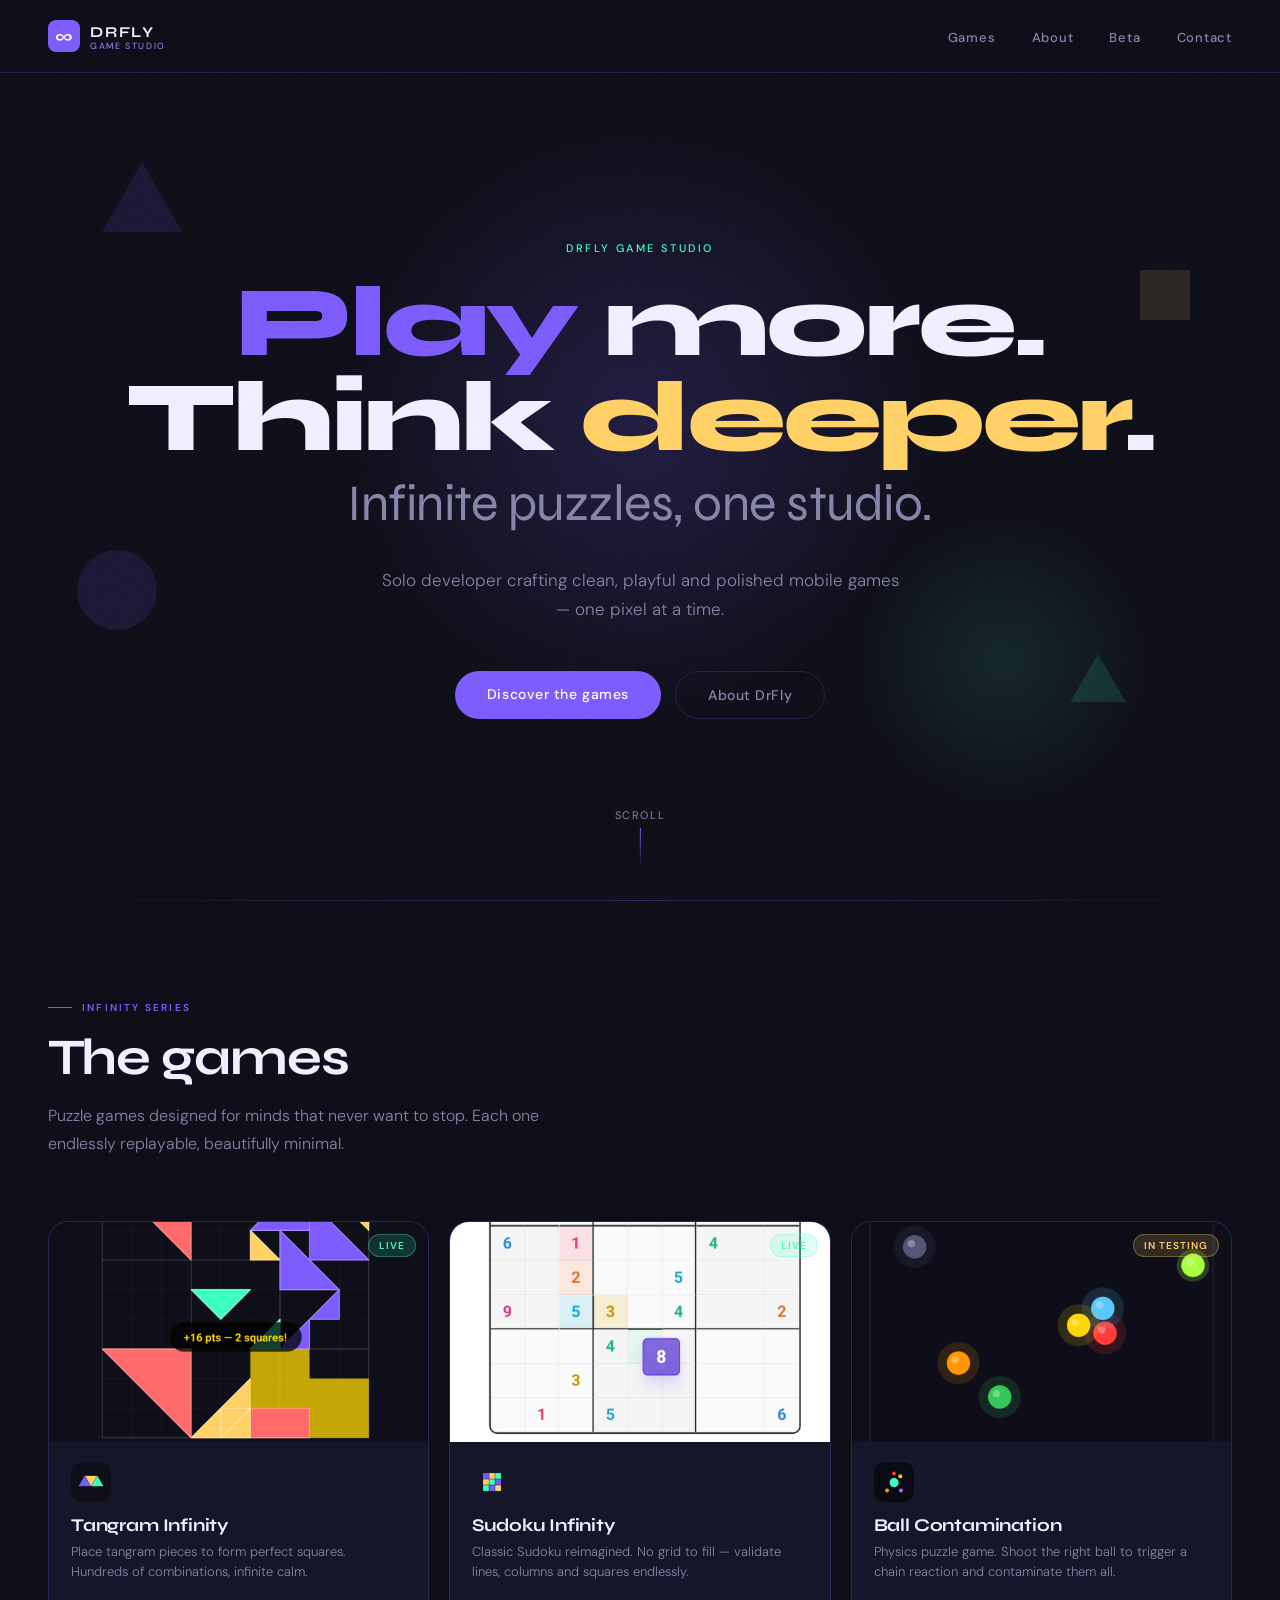
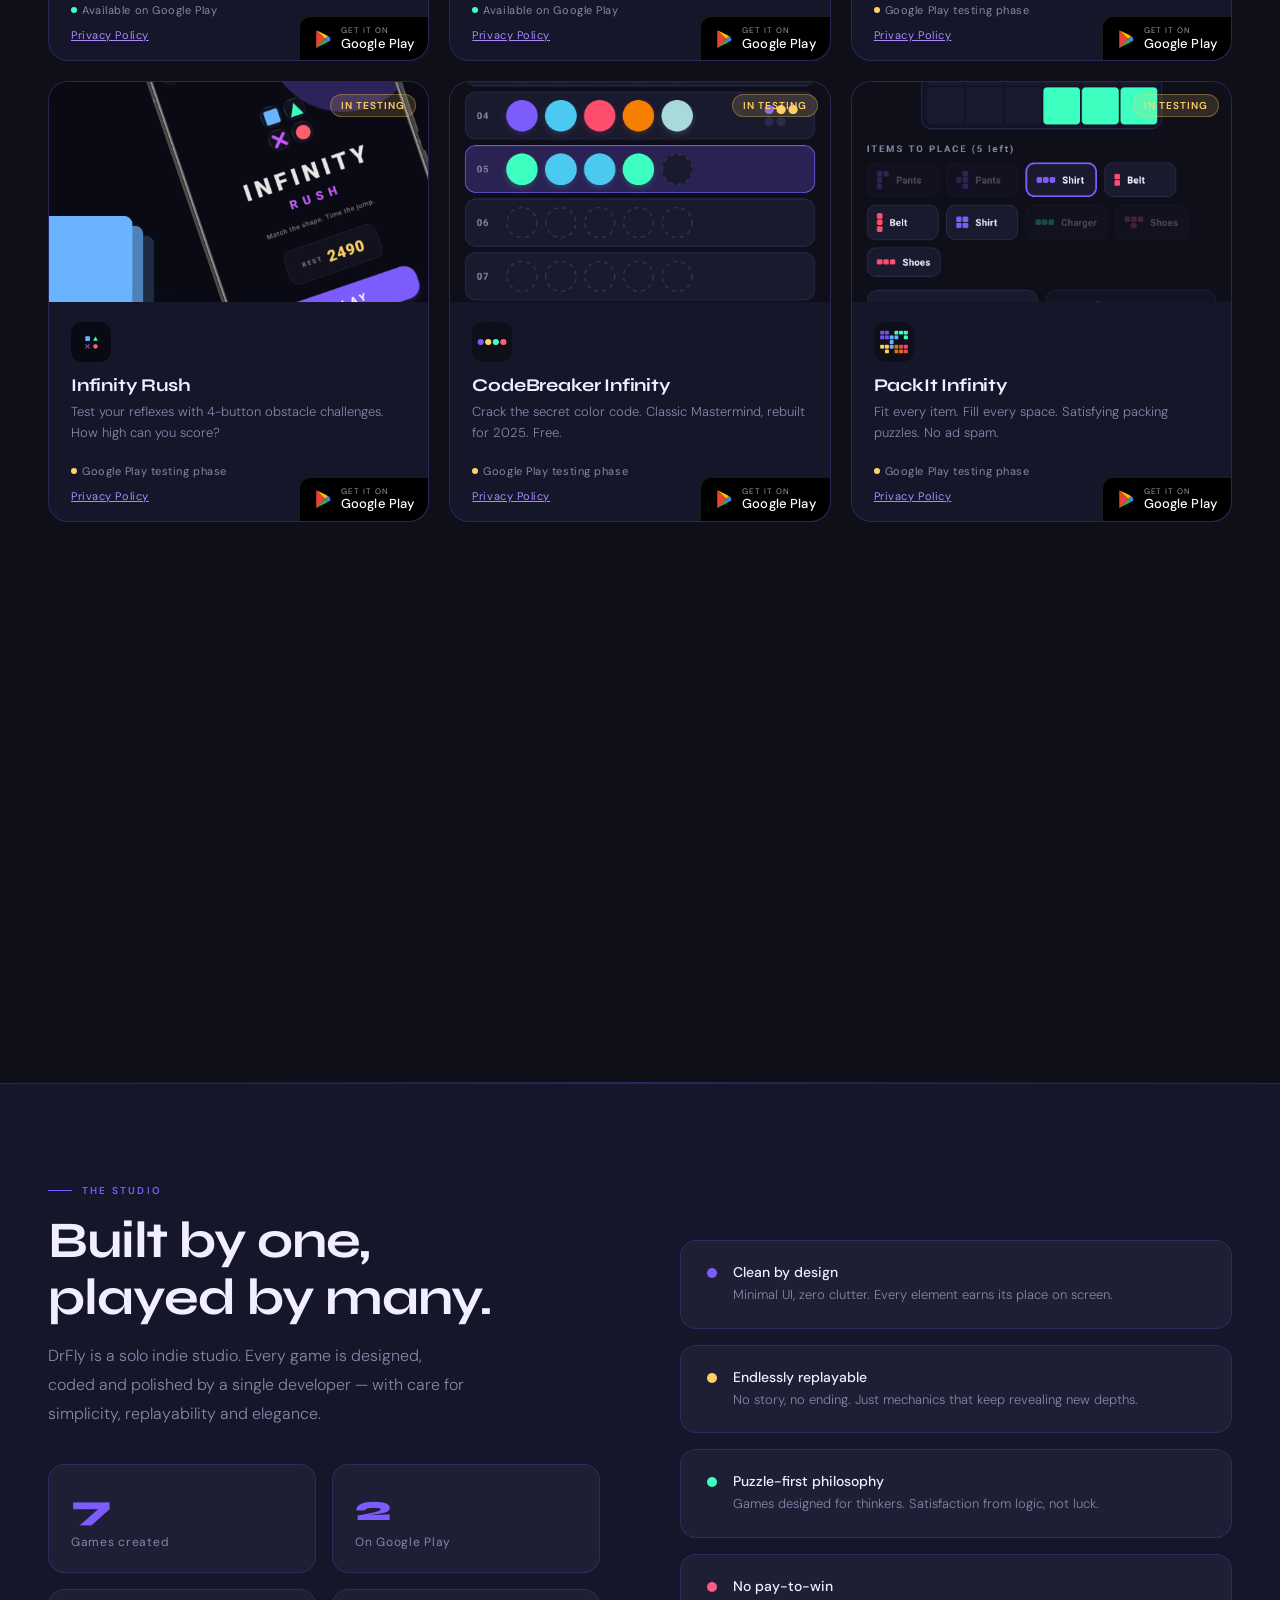
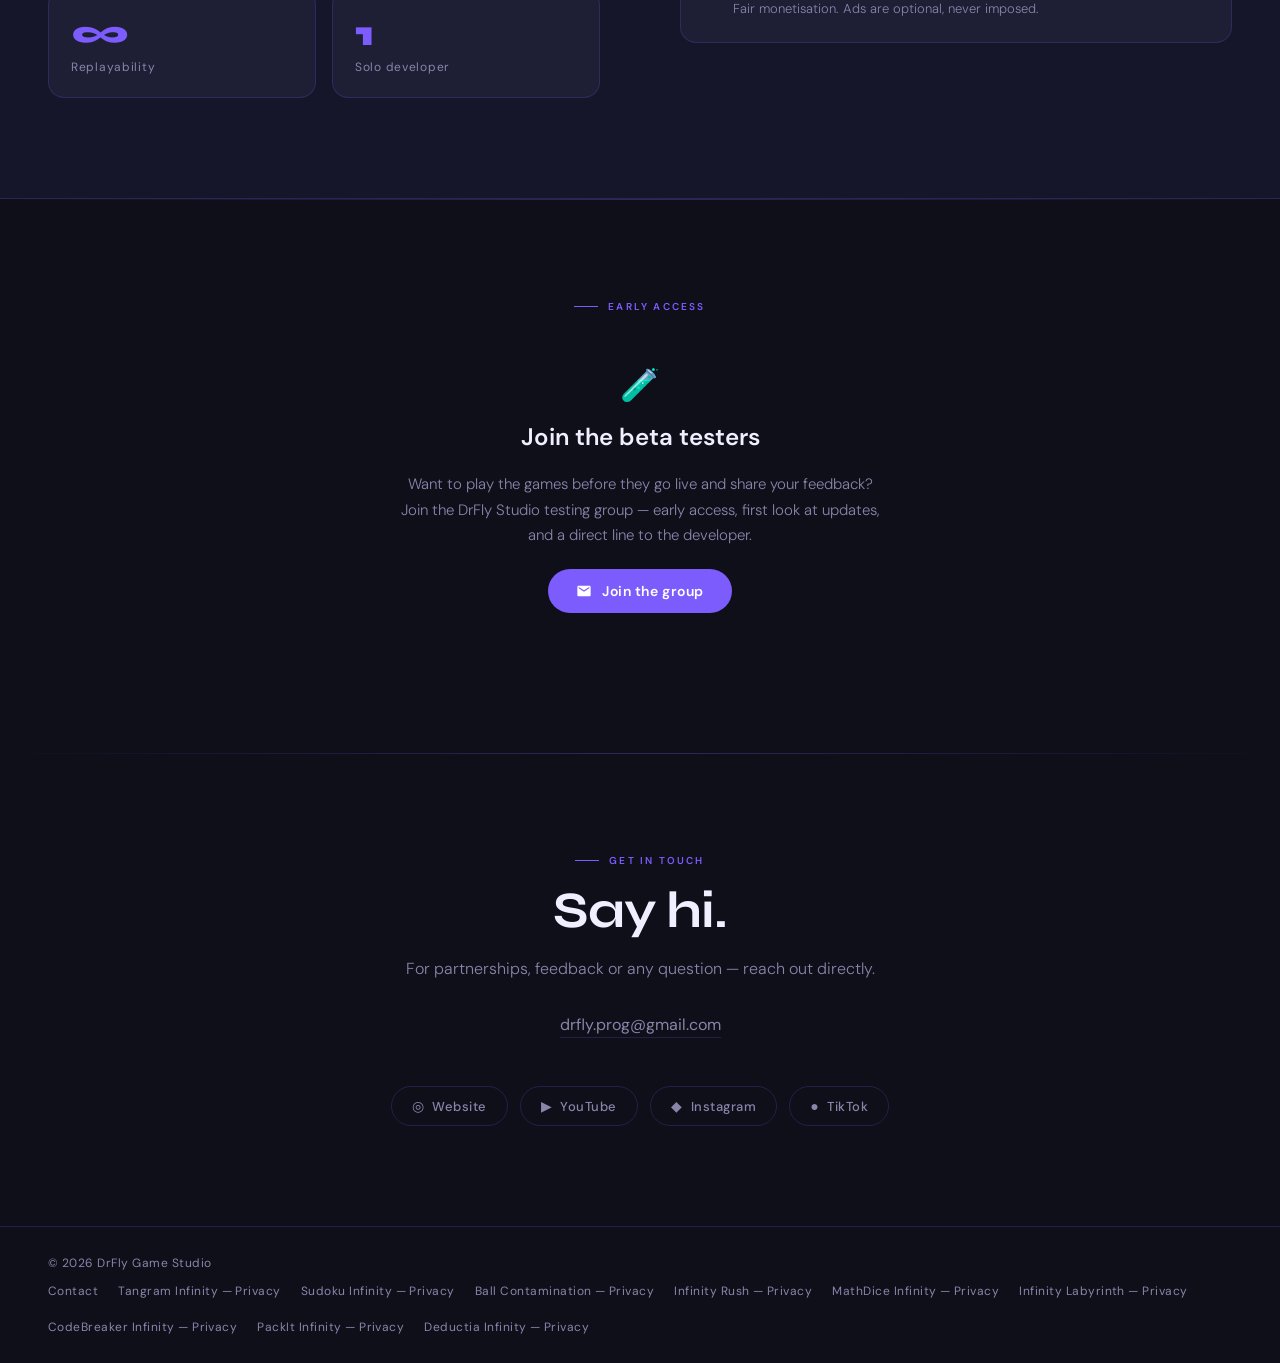
==== commit 66eae0a5: "Update website content" ====
--- a/index.html
+++ b/index.html
@@ -400,8 +400,8 @@
         DrFly is a solo indie studio. Every game is designed, coded and polished by a single developer — with care for simplicity, replayability and elegance.
       </p>
       <div class="about-stats">
-        <div class="stat-card"><div class="stat-num">6</div><div class="stat-label">Games created</div></div>
-        <div class="stat-card"><div class="stat-num">1</div><div class="stat-label">On Google Play</div></div>
+        <div class="stat-card"><div class="stat-num">7</div><div class="stat-label">Games created</div></div>
+        <div class="stat-card"><div class="stat-num">2</div><div class="stat-label">On Google Play</div></div>
         <div class="stat-card"><div class="stat-num">∞</div><div class="stat-label">Replayability</div></div>
         <div class="stat-card"><div class="stat-num">1</div><div class="stat-label">Solo developer</div></div>
       </div>
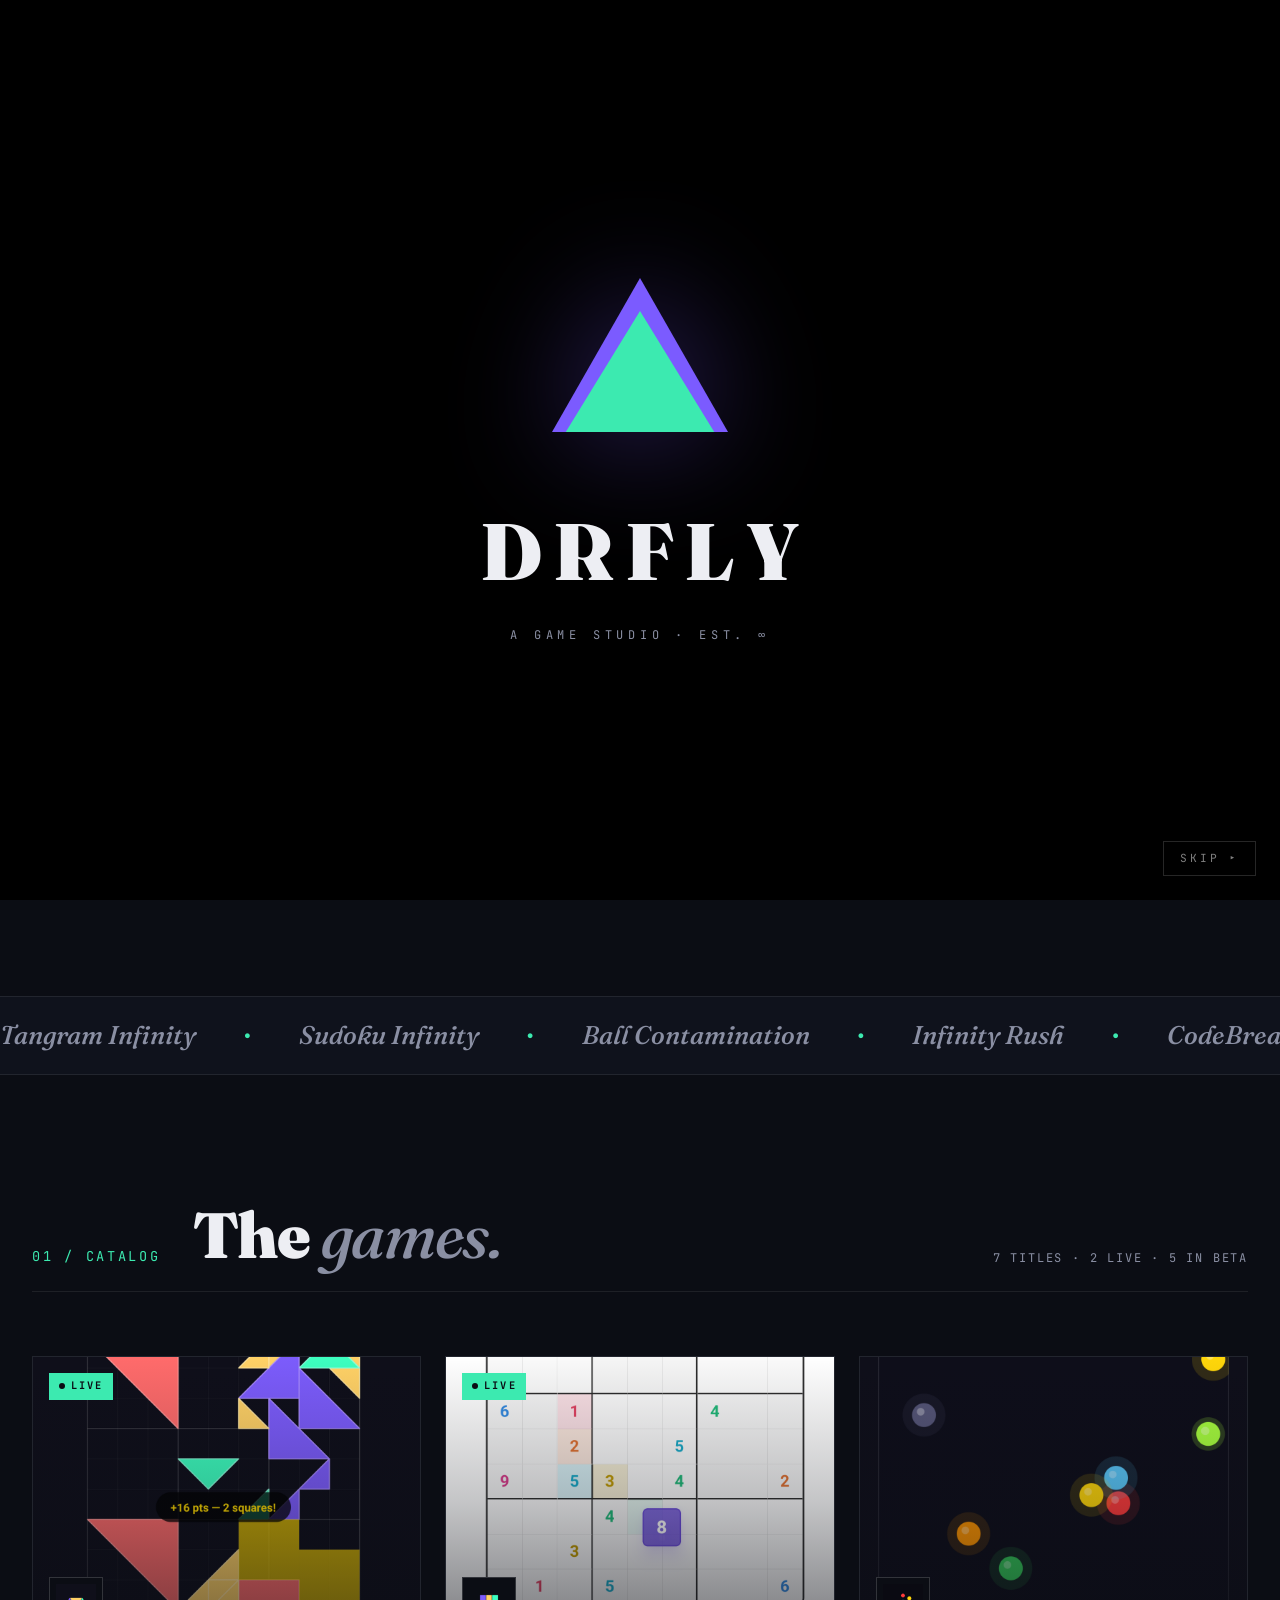
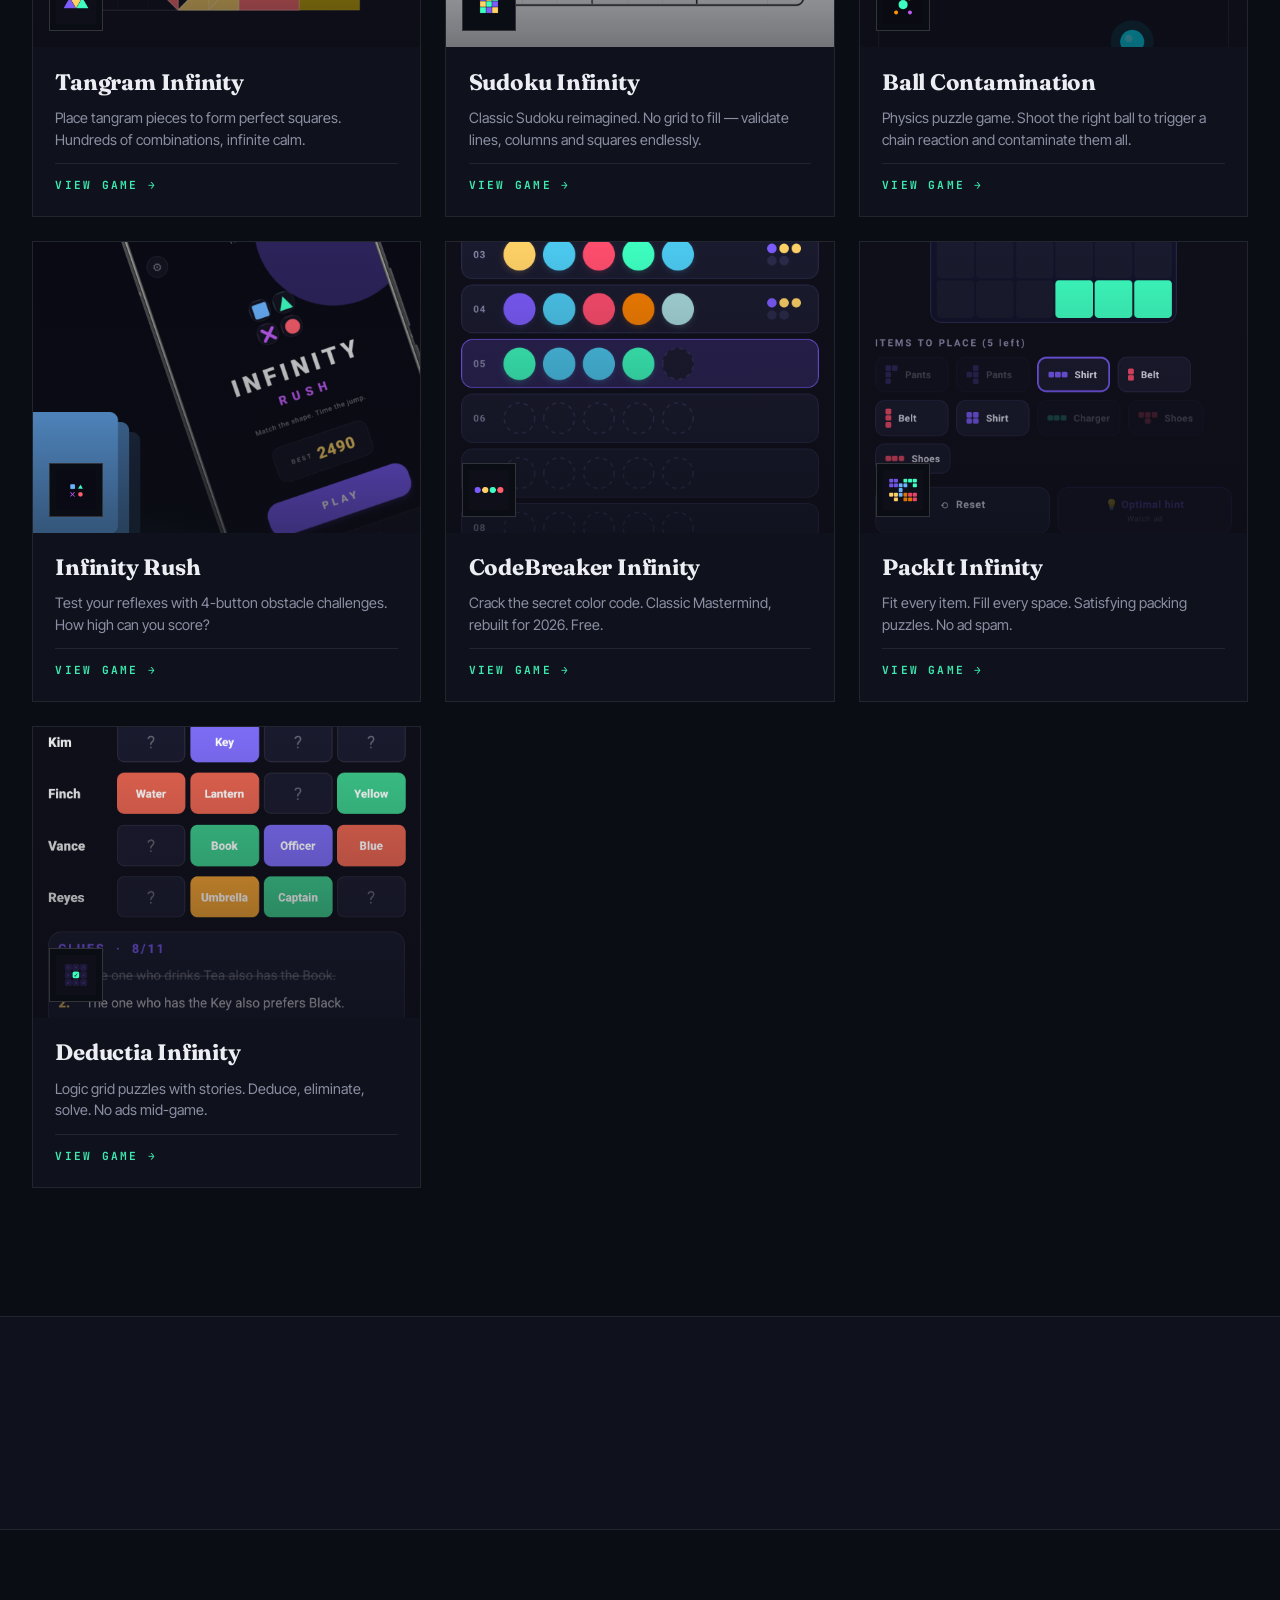
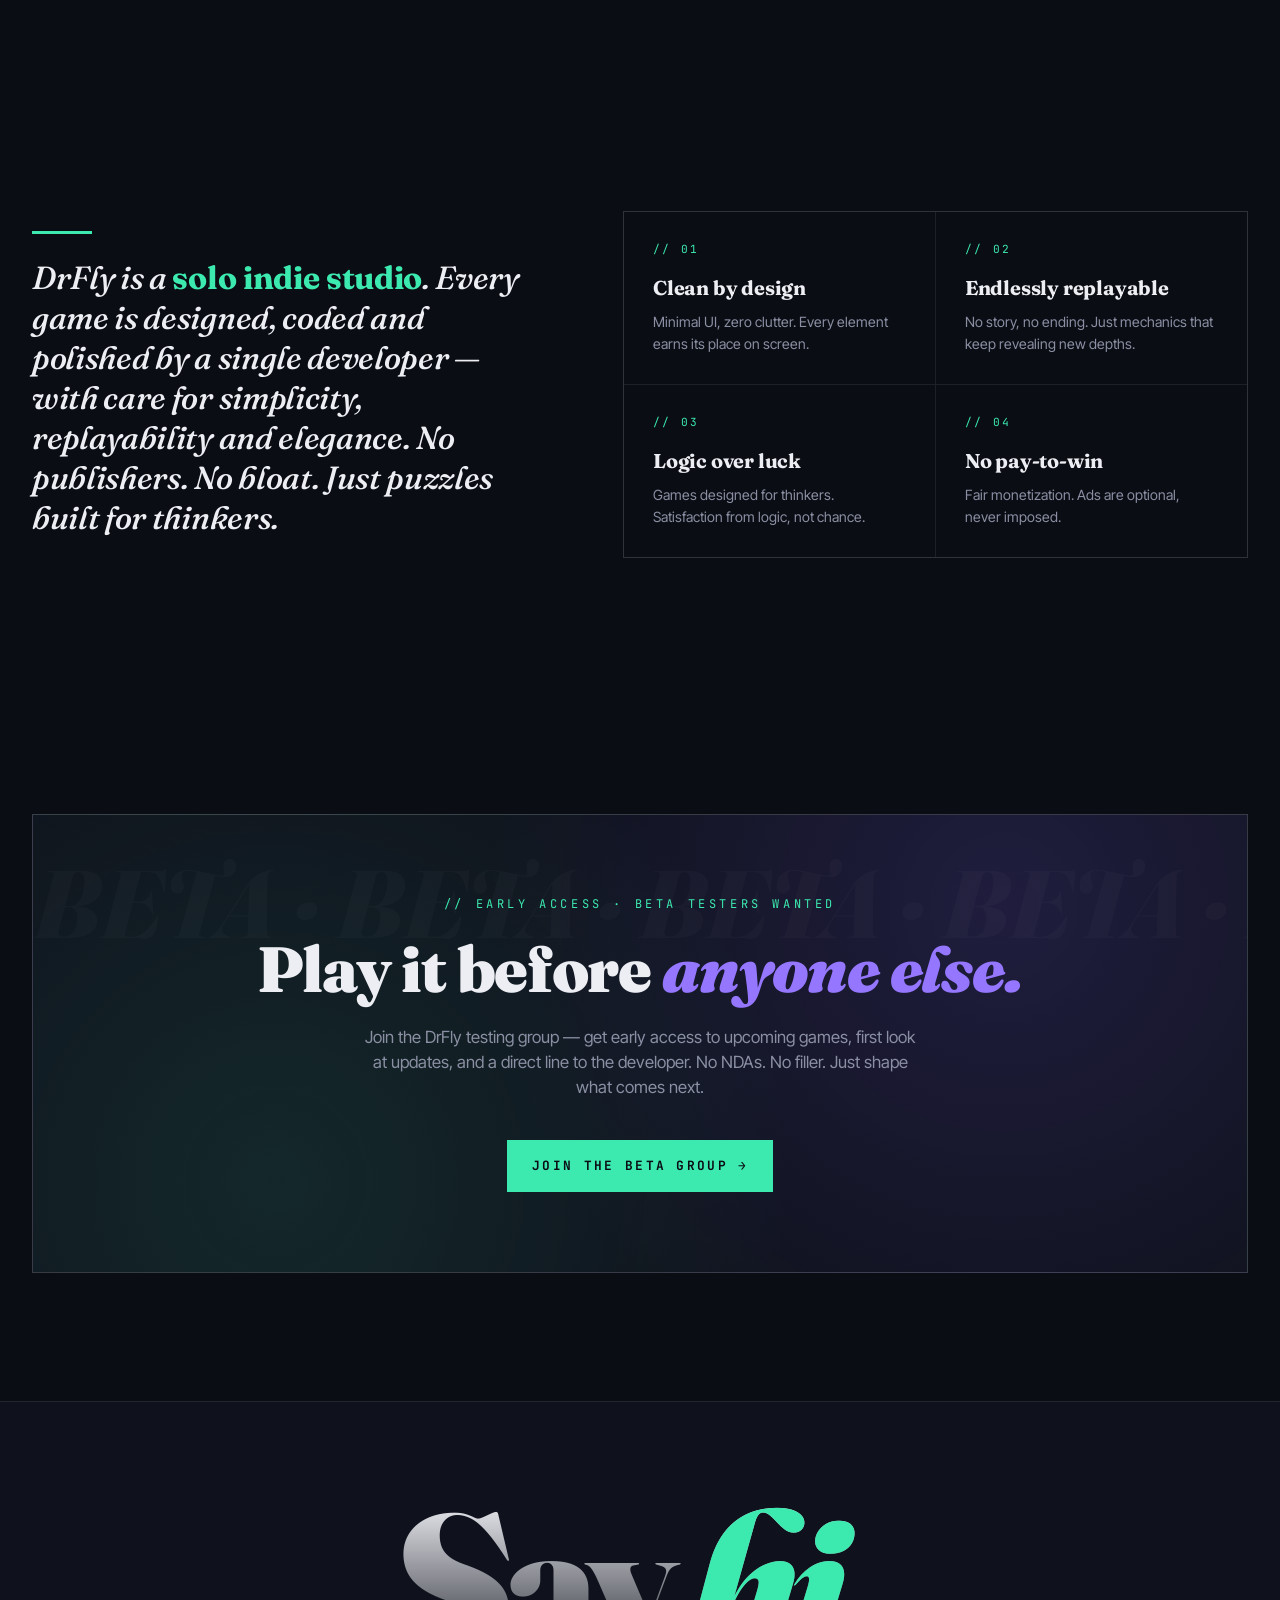
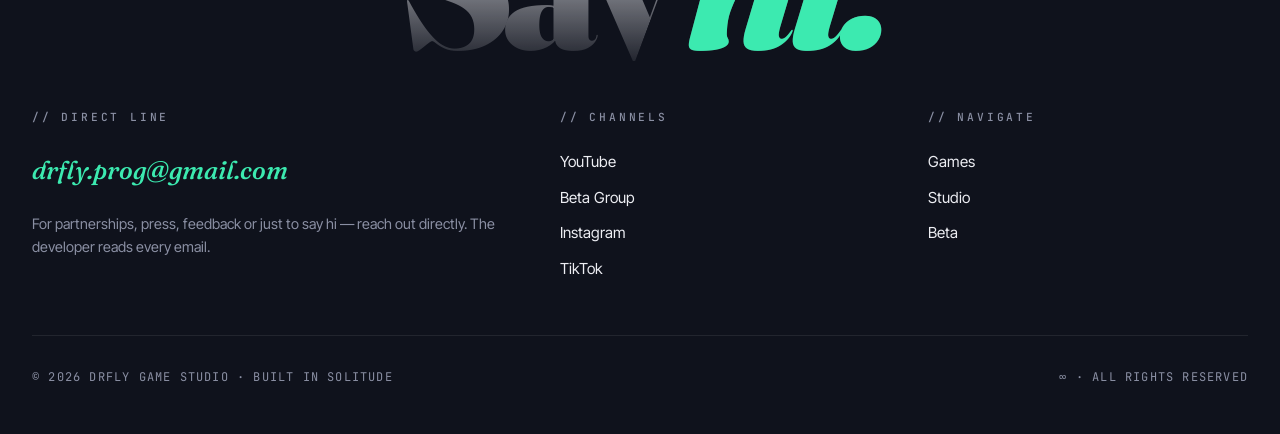
==== commit 6adc3f7d: "Initial commit — rework website" ====
--- a/index.html
+++ b/index.html
@@ -1,843 +1,266 @@
 <!DOCTYPE html>
-<html lang="en">
+<html lang="fr">
 <head>
-<meta charset="UTF-8">
-<meta name="viewport" content="width=device-width, initial-scale=1.0">
-<title>DrFly — Game Studio</title>
+<meta charset="UTF-8" />
+<meta name="viewport" content="width=device-width, initial-scale=1.0" />
+<title>DRFLY — Independent Game Studio</title>
+<meta name="description" content="DrFly Game Studio — Infinite puzzles. Built by one. Played by many." />
+<link rel="icon" href="logo.png" />
 <link rel="preconnect" href="https://fonts.googleapis.com">
-<link href="https://fonts.googleapis.com/css2?family=Syne:wght@400;500;600;700;800&family=DM+Sans:ital,wght@0,300;0,400;0,500;1,300&display=swap" rel="stylesheet">
-<style>
-  :root {
-    --purple: #7c5cfc;
-    --purple-light: #a98afd;
-    --yellow: #ffd166;
-    --mint: #3dffc0;
-    --dark: #0f0f1a;
-    --dark2: #16162a;
-    --dark3: #1e1e35;
-    --text: #f0eeff;
-    --text-muted: #8885aa;
-    --border: rgba(124,92,252,0.2);
-  }
-  *, *::before, *::after { box-sizing: border-box; margin: 0; padding: 0; }
-  html { scroll-behavior: smooth; }
-  body { font-family: 'DM Sans', sans-serif; background: var(--dark); color: var(--text); overflow-x: hidden; }
-  body::before {
-    content: ''; position: fixed; inset: 0;
-    background-image: url("data:image/svg+xml,%3Csvg viewBox='0 0 256 256' xmlns='http://www.w3.org/2000/svg'%3E%3Cfilter id='noise'%3E%3CfeTurbulence type='fractalNoise' baseFrequency='0.9' numOctaves='4' stitchTiles='stitch'/%3E%3C/filter%3E%3Crect width='100%25' height='100%25' filter='url(%23noise)' opacity='0.04'/%3E%3C/svg%3E");
-    pointer-events: none; z-index: 900; opacity: 0.4;
-  }
-
-  /* NAV */
-  nav {
-    position: fixed; top: 0; left: 0; right: 0; z-index: 100;
-    display: flex; align-items: center; justify-content: space-between;
-    padding: 20px 48px;
-    background: rgba(15,15,26,0.85); backdrop-filter: blur(16px);
-    border-bottom: 1px solid var(--border);
-  }
-  .nav-logo { display: flex; align-items: center; gap: 10px; text-decoration: none; }
-  .nav-logo-icon {
-    width: 32px; height: 32px; background: var(--purple); border-radius: 8px;
-    display: flex; align-items: center; justify-content: center;
-    font-family: 'Syne', sans-serif; font-size: 16px; font-weight: 700; color: #fff;
-  }
-  .nav-logo-text { font-family: 'Syne', sans-serif; font-size: 15px; font-weight: 700; letter-spacing: 0.12em; color: var(--text); }
-  .nav-logo-sub { font-size: 9px; letter-spacing: 0.18em; color: var(--purple-light); display: block; margin-top: -2px; }
-  nav ul { list-style: none; display: flex; gap: 36px; }
-  nav ul a { text-decoration: none; font-size: 13px; font-weight: 500; letter-spacing: 0.06em; color: var(--text-muted); transition: color 0.2s; }
-  nav ul a:hover { color: var(--text); }
-
-  /* HERO */
-  .hero {
-    min-height: 100vh; display: flex; flex-direction: column;
-    align-items: center; justify-content: center; text-align: center;
-    padding: 140px 48px 80px; position: relative; overflow: hidden;
-  }
-  .hero-glow { position: absolute; width: 600px; height: 600px; border-radius: 50%; background: radial-gradient(circle, rgba(124,92,252,0.18) 0%, transparent 70%); top: 50%; left: 50%; transform: translate(-50%, -55%); pointer-events: none; }
-  .hero-glow2 { position: absolute; width: 300px; height: 300px; border-radius: 50%; background: radial-gradient(circle, rgba(61,255,192,0.1) 0%, transparent 70%); bottom: 10%; right: 10%; pointer-events: none; }
-  .shape { position: absolute; opacity: 0.12; pointer-events: none; }
-  .shape-tri1 { width:0; height:0; border-left:40px solid transparent; border-right:40px solid transparent; border-bottom:70px solid var(--purple); top:18%; left:8%; animation: float1 7s ease-in-out infinite; }
-  .shape-tri2 { width:0; height:0; border-left:28px solid transparent; border-right:28px solid transparent; border-bottom:48px solid var(--mint); bottom:22%; right:12%; animation: float2 9s ease-in-out infinite; }
-  .shape-sq { width:50px; height:50px; background:var(--yellow); top:30%; right:7%; animation: float3 6s ease-in-out infinite; }
-  .shape-circle { width:80px; height:80px; border-radius:50%; background:var(--purple); bottom:30%; left:6%; animation: float1 8s ease-in-out infinite 1s; }
-  @keyframes float1 { 0%,100%{transform:translateY(0) rotate(0deg)} 50%{transform:translateY(-18px) rotate(5deg)} }
-  @keyframes float2 { 0%,100%{transform:translateY(0) rotate(0deg)} 50%{transform:translateY(14px) rotate(-8deg)} }
-  @keyframes float3 { 0%,100%{transform:translateY(0) rotate(0deg)} 50%{transform:translateY(-10px) rotate(12deg)} }
-  .hero-eyebrow { font-size:11px; font-weight:500; letter-spacing:0.22em; color:var(--mint); text-transform:uppercase; margin-bottom:20px; position:relative; }
-  .hero-title { font-family:'Syne',sans-serif; font-size:clamp(52px,8vw,100px); font-weight:800; line-height:0.95; letter-spacing:-0.03em; position:relative; margin-bottom:8px; }
-  .hero-title .accent-purple { color: var(--purple); }
-  .hero-title .accent-yellow { color: var(--yellow); }
-  .hero-subtitle-line { font-family:'Syne',sans-serif; font-size:clamp(28px,4vw,52px); font-weight:400; color:var(--text-muted); letter-spacing:-0.01em; margin-bottom:32px; position:relative; }
-  .hero-desc { font-size:17px; font-weight:300; color:var(--text-muted); max-width:520px; line-height:1.7; margin-bottom:48px; position:relative; }
-  .hero-ctas { display:flex; gap:14px; flex-wrap:wrap; justify-content:center; position:relative; }
-  .btn-primary { background:var(--purple); color:#fff; padding:14px 32px; border-radius:40px; font-size:14px; font-weight:500; letter-spacing:0.04em; text-decoration:none; transition:transform 0.2s, background 0.2s; border:none; cursor:pointer; }
-  .btn-primary:hover { transform:translateY(-2px); background:var(--purple-light); }
-  .btn-ghost { background:transparent; color:var(--text-muted); padding:14px 32px; border-radius:40px; font-size:14px; font-weight:500; letter-spacing:0.04em; text-decoration:none; border:1px solid var(--border); transition:border-color 0.2s, color 0.2s, transform 0.2s; }
-  .btn-ghost:hover { border-color:var(--purple-light); color:var(--text); transform:translateY(-2px); }
-  .hero-scroll { position:absolute; bottom:32px; left:50%; transform:translateX(-50%); display:flex; flex-direction:column; align-items:center; gap:6px; color:var(--text-muted); font-size:11px; letter-spacing:0.14em; text-transform:uppercase; animation:bounce 2s ease-in-out infinite; }
-  .hero-scroll::after { content:''; width:1px; height:40px; background:linear-gradient(to bottom, var(--purple), transparent); }
-  @keyframes bounce { 0%,100%{transform:translateX(-50%) translateY(0)} 50%{transform:translateX(-50%) translateY(6px)} }
-
-  /* SECTIONS */
-  section { padding: 100px 48px; }
-  .section-label { font-size:10px; font-weight:600; letter-spacing:0.22em; color:var(--purple); text-transform:uppercase; margin-bottom:16px; display:flex; align-items:center; gap:10px; }
-  .section-label::before { content:''; width:24px; height:1px; background:var(--purple); }
-  .section-title { font-family:'Syne',sans-serif; font-size:clamp(32px,4vw,52px); font-weight:700; line-height:1.1; letter-spacing:-0.02em; margin-bottom:16px; }
-  .section-desc { font-size:16px; color:var(--text-muted); max-width:520px; line-height:1.7; margin-bottom:64px; font-weight:300; }
-  .divider-line { width:100%; height:1px; background:linear-gradient(to right, transparent, var(--purple), transparent); opacity:0.3; }
-
-  /* GAMES */
-  #games { background: var(--dark); }
-  .games-header { max-width:1200px; margin:0 auto; }
-  .games-grid { max-width:1200px; margin:0 auto; display:grid; grid-template-columns:repeat(3,1fr); gap:20px; }
-  .game-card { background:var(--dark2); border:1px solid var(--border); border-radius:20px; overflow:hidden; transition:transform 0.3s, border-color 0.3s; position:relative; display:block; }
-  .game-card:hover { transform:translateY(-6px); border-color:var(--purple); }
-  .game-card-thumb { height:220px; overflow:hidden; position:relative; background:var(--dark3); }
-  .game-card-thumb img { width:100%; height:100%; object-fit:cover; object-position:center; transition:transform 0.4s; }
-  .game-card:hover .game-card-thumb img { transform:scale(1.04); }
-  .game-card-status { position:absolute; top:12px; right:12px; font-size:10px; font-weight:600; letter-spacing:0.1em; text-transform:uppercase; padding:4px 10px; border-radius:20px; }
-  .status-live { background:rgba(61,255,192,0.15); color:var(--mint); border:1px solid rgba(61,255,192,0.3); }
-  .status-test { background:rgba(255,209,102,0.15); color:var(--yellow); border:1px solid rgba(255,209,102,0.3); }
-  .game-card-body { padding:20px 22px 18px; }
-  .game-card-icon { width:40px; height:40px; border-radius:10px; display:flex; align-items:center; justify-content:center; font-size:18px; margin-bottom:12px; }
-  .game-card-name { font-family:'Syne',sans-serif; font-size:18px; font-weight:700; letter-spacing:-0.01em; margin-bottom:6px; color:var(--text); }
-  .game-card-desc { font-size:13px; color:var(--text-muted); line-height:1.6; font-weight:300; margin-bottom:14px; }
-  .game-card-tag { display:inline-flex; align-items:center; gap:5px; font-size:11px; color:var(--text-muted); letter-spacing:0.05em; }
-  .policy-link { display:block; margin-top:10px; font-size:11px; color:var(--purple-light); letter-spacing:0.05em; cursor:pointer; text-decoration:underline; background:none; border:none; padding:0; font-family:inherit; }
-  .policy-link:hover { color:var(--mint); }
-  .play-badge { position:absolute; bottom:0; right:0; display:inline-flex; align-items:center; gap:9px; padding:9px 14px 9px 14px; background:#000; border-top:1px solid rgba(255,255,255,0.1); border-left:1px solid rgba(255,255,255,0.1); border-radius:12px 0 20px 0; text-decoration:none; color:#fff; transition:opacity 0.2s; }
-  .play-badge:hover { opacity:0.8; }
-  .play-badge svg { width:18px; height:18px; flex-shrink:0; }
-  .play-badge-text { display:flex; flex-direction:column; line-height:1.2; }
-  .play-badge-text span:first-child { font-size:8px; letter-spacing:0.12em; text-transform:uppercase; color:rgba(255,255,255,0.6); }
-  .play-badge-text span:last-child { font-size:13px; font-weight:500; letter-spacing:0.01em; }
-
-  /* ABOUT */
-  #about { background:var(--dark2); border-top:1px solid var(--border); border-bottom:1px solid var(--border); }
-  .about-inner { max-width:1200px; margin:0 auto; display:grid; grid-template-columns:1fr 1fr; gap:80px; align-items:center; }
-  .about-stats { display:grid; grid-template-columns:1fr 1fr; gap:16px; margin-top:36px; }
-  .stat-card { background:var(--dark3); border:1px solid var(--border); border-radius:16px; padding:22px; }
-  .stat-num { font-family:'Syne',sans-serif; font-size:36px; font-weight:800; letter-spacing:-0.03em; color:var(--purple); margin-bottom:4px; }
-  .stat-label { font-size:12px; color:var(--text-muted); letter-spacing:0.06em; }
-  .about-visual { display:flex; flex-direction:column; gap:16px; }
-  .about-card { background:var(--dark3); border:1px solid var(--border); border-radius:16px; padding:22px 26px; display:flex; align-items:flex-start; gap:16px; transition:border-color 0.2s; }
-  .about-card:hover { border-color:var(--purple); }
-  .about-card-dot { width:10px; height:10px; border-radius:50%; margin-top:5px; flex-shrink:0; }
-  .about-card-title { font-size:14px; font-weight:500; margin-bottom:4px; color:var(--text); }
-  .about-card-text { font-size:13px; color:var(--text-muted); line-height:1.6; font-weight:300; }
-
-  /* BETA */
-  #beta { background:var(--dark); }
-  .beta-inner { max-width:780px; margin:0 auto; text-align:center; }
-  .beta-box { display:inline-flex; flex-direction:column; align-items:center; gap:20px; background:none; border:none; border-radius:20px; padding:40px 48px; }
-  .beta-icon { font-size:32px; line-height:1; }
-  .beta-box h2 { font-size:24px; font-weight:600; color:var(--text); margin:0; }
-  .beta-box p { font-size:15px; color:var(--text-muted); line-height:1.7; font-weight:300; margin:0; max-width:480px; }
-  .beta-btn { display:inline-flex; align-items:center; gap:10px; padding:13px 28px; background:var(--purple); border-radius:40px; color:#fff; text-decoration:none; font-size:14px; font-weight:600; letter-spacing:0.04em; transition:opacity 0.2s, transform 0.2s; }
-  .beta-btn:hover { opacity:0.85; transform:translateY(-2px); }
-
-  /* CONTACT */
-  #contact { background:var(--dark); text-align:center; }
-  .contact-inner { max-width:680px; margin:0 auto; }
-  .contact-email { display:inline-flex; align-items:center; gap:8px; color:var(--text-muted); text-decoration:none; font-size:16px; border-bottom:1px solid var(--border); padding-bottom:2px; transition:color 0.2s, border-color 0.2s; margin-bottom:48px; }
-  .contact-email:hover { color:var(--purple-light); border-color:var(--purple-light); }
-  .social-row { display:flex; gap:12px; justify-content:center; flex-wrap:wrap; }
-  .social-btn { display:flex; align-items:center; gap:8px; padding:10px 20px; border-radius:40px; border:1px solid var(--border); color:var(--text-muted); text-decoration:none; font-size:13px; font-weight:500; letter-spacing:0.04em; transition:border-color 0.2s, color 0.2s, transform 0.2s; }
-  .social-btn:hover { border-color:var(--purple); color:var(--text); transform:translateY(-2px); }
-
-  /* FOOTER */
-  footer { padding:28px 48px; border-top:1px solid var(--border); display:flex; align-items:center; justify-content:space-between; font-size:12px; color:var(--text-muted); letter-spacing:0.04em; flex-wrap:wrap; gap:12px; }
-  footer a, .footer-btn { color:var(--text-muted); text-decoration:none; transition:color 0.2s; background:none; border:none; cursor:pointer; font-size:12px; letter-spacing:0.04em; font-family:inherit; padding:0; }
-  footer a:hover, .footer-btn:hover { color:var(--purple-light); }
-  .footer-links { display:flex; gap:20px; flex-wrap:wrap; }
-
-  /* MODAL */
-  .modal-overlay { display:none; position:fixed; inset:0; z-index:500; background:rgba(10,10,20,0.88); backdrop-filter:blur(8px); align-items:center; justify-content:center; padding:24px; }
-  .modal-overlay.open { display:flex; }
-  .modal-box { background:var(--dark2); border:1px solid var(--border); border-radius:20px; max-width:680px; width:100%; max-height:80vh; overflow-y:auto; padding:40px; position:relative; }
-  .modal-box::-webkit-scrollbar { width:4px; }
-  .modal-box::-webkit-scrollbar-thumb { background:var(--border); border-radius:4px; }
-  .modal-close { position:absolute; top:20px; right:20px; background:var(--dark3); border:1px solid var(--border); color:var(--text-muted); width:32px; height:32px; border-radius:50%; cursor:pointer; font-size:16px; display:flex; align-items:center; justify-content:center; transition:color 0.2s, border-color 0.2s; }
-  .modal-close:hover { color:var(--text); border-color:var(--purple); }
-  .modal-eyebrow { font-size:10px; font-weight:600; letter-spacing:0.2em; text-transform:uppercase; color:var(--purple); margin-bottom:8px; }
-  .modal-title { font-family:'Syne',sans-serif; font-size:24px; font-weight:700; margin-bottom:4px; color:var(--text); }
-  .modal-date { font-size:12px; color:var(--text-muted); margin-bottom:28px; }
-  .modal-body h2 { font-family:'Syne',sans-serif; font-size:14px; font-weight:600; color:var(--purple-light); margin:24px 0 8px; letter-spacing:0.04em; }
-  .modal-body p, .modal-body li { font-size:14px; color:var(--text-muted); line-height:1.8; font-weight:300; }
-  .modal-body ul { padding-left:20px; margin-top:6px; }
-  .modal-body li { margin-bottom:4px; }
-  .modal-body strong { color:var(--text); font-weight:500; }
-  .modal-body a { color:var(--purple-light); text-decoration:underline; }
-  .modal-body a:hover { color:var(--mint); }
-
-  /* ANIM */
-  .fade-up { opacity:0; transform:translateY(24px); transition:opacity 0.6s ease, transform 0.6s ease; }
-  .fade-up.visible { opacity:1; transform:translateY(0); }
-
-  @media (max-width: 900px) {
-    nav { padding:16px 24px; }
-    nav ul { display:none; }
-    section { padding:72px 24px; }
-    .games-grid { grid-template-columns:1fr; }
-    .about-inner { grid-template-columns:1fr; gap:40px; }
-    footer { flex-direction:column; text-align:center; }
-    .modal-box { padding:28px 20px; }
-  }
-</style>
+<link rel="preconnect" href="https://fonts.gstatic.com" crossorigin>
+<link href="https://fonts.googleapis.com/css2?family=Fraunces:ital,opsz,wght@0,9..144,300;0,9..144,500;0,9..144,700;0,9..144,900;1,9..144,500&family=JetBrains+Mono:wght@400;500;700&family=Inter+Tight:wght@300;400;500;600;700;800;900&display=swap" rel="stylesheet">
+<link rel="stylesheet" href="style.css">
 </head>
-<body>
+<body class="intro-active">
+
+<!-- INTRO -->
+<div id="intro">
+  <div class="intro-stage">
+    <div class="intro-logo">
+      <svg viewBox="0 0 800 800">
+        <polygon class="tri-outer" points="400,80 720,640 80,640" />
+        <polygon class="tri-inner" points="400,200 670,640 130,640" />
+      </svg>
+    </div>
+    <div class="intro-word"><span>D</span><span>R</span><span>F</span><span>L</span><span>Y</span></div>
+    <div class="intro-tag">A Game Studio · Est. ∞</div>
+  </div>
+  <div class="intro-flash"></div>
+</div>
+<button class="skip" onclick="endIntro()">Skip ▸</button>
 
 <!-- NAV -->
-<nav>
-  <a href="#" class="nav-logo">
-    <div class="nav-logo-icon">∞</div>
-    <div>
-      <span class="nav-logo-text">DRFLY</span>
-      <span class="nav-logo-sub">GAME STUDIO</span>
-    </div>
-  </a>
-  <ul>
+<nav class="nav" id="nav">
+  <a href="index.html" class="nav-logo"><img src="logo.png" alt="DrFly"><span>DRFLY</span></a>
+  <ul class="nav-links">
     <li><a href="#games">Games</a></li>
-    <li><a href="#about">About</a></li>
+    <li><a href="#studio">Studio</a></li>
     <li><a href="#beta">Beta</a></li>
     <li><a href="#contact">Contact</a></li>
   </ul>
+  <a href="#beta" class="nav-cta">Join Beta</a>
 </nav>
 
 <!-- HERO -->
 <section class="hero">
-  <div class="hero-glow"></div>
-  <div class="hero-glow2"></div>
-  <div class="shape shape-tri1"></div>
-  <div class="shape shape-tri2"></div>
-  <div class="shape shape-sq"></div>
-  <div class="shape shape-circle"></div>
-  <p class="hero-eyebrow">DrFly Game Studio</p>
-  <h1 class="hero-title">
-    <span class="accent-purple">Play</span> more.<br>
-    Think <span class="accent-yellow">deeper</span>.
-  </h1>
-  <p class="hero-subtitle-line">Infinite puzzles, one studio.</p>
-  <p class="hero-desc">Solo developer crafting clean, playful and polished mobile games — one pixel at a time.</p>
-  <div class="hero-ctas">
-    <a href="#games" class="btn-primary">Discover the games</a>
-    <a href="#about" class="btn-ghost">About DrFly</a>
-  </div>
-  <div class="hero-scroll">scroll</div>
-</section>
-
-<div class="divider-line"></div>
+  <div class="grid-bg"></div>
+  <div class="hero-bg"></div>
+  <div class="hero-inner">
+    <div class="hero-text">
+      <div class="hero-eyebrow">Independent Game Studio · Solo Dev</div>
+      <h1>Play <span class="ital">more.</span><br>Think <span class="stroke">deeper.</span></h1>
+      <p class="hero-sub">Infinite puzzles. One developer. Zero compromise. DrFly crafts mobile games designed for minds that never want to stop — clean, replayable, and built without bullshit.</p>
+      <div class="hero-ctas">
+        <a href="#games" class="btn btn-primary">Explore the catalog <span class="arrow">→</span></a>
+        <a href="#studio" class="btn btn-secondary">About the studio <span class="arrow">↓</span></a>
+      </div>
+    </div>
+    <div class="hero-visual">
+      <div class="orbit-tag t1">● LIVE</div>
+      <div class="orbit-tag t2">7 GAMES</div>
+      <div class="orbit-tag t3">EST. ∞</div>
+      <div class="orbit-tag t4">SOLO DEV</div>
+      <div class="hero-logo-wrap"><img src="logo.png" alt="DrFly logo"></div>
+    </div>
+  </div>
+</section>
+
+<!-- TICKER -->
+<div class="ticker">
+  <div class="ticker-track">
+    <span>Tangram Infinity</span><span>Sudoku Infinity</span><span>Ball Contamination</span>
+    <span>Infinity Rush</span><span>CodeBreaker Infinity</span><span>PackIt Infinity</span>
+    <span>Deductia Infinity</span>
+    <span>Tangram Infinity</span><span>Sudoku Infinity</span><span>Ball Contamination</span>
+    <span>Infinity Rush</span><span>CodeBreaker Infinity</span><span>PackIt Infinity</span>
+    <span>Deductia Infinity</span>
+  </div>
+</div>
 
 <!-- GAMES -->
-<section id="games">
-  <div class="games-header fade-up">
-    <p class="section-label">Infinity Series</p>
-    <h2 class="section-title">The games</h2>
-    <p class="section-desc">Puzzle games designed for minds that never want to stop. Each one endlessly replayable, beautifully minimal.</p>
-  </div>
-  <div class="games-grid">
-<!-- GAMES-START -->
-    <div class="game-card fade-up" style="transition-delay:0.1s">
-      <div class="game-card-thumb">
-        <img src="screen-tangram.png" alt="Tangram Infinity">
-        <span class="game-card-status status-live">Live</span>
+<section class="section" id="games">
+  <div class="section-inner">
+    <div class="section-head reveal">
+      <div class="section-num">01 / CATALOG</div>
+      <h2 class="section-title">The <span class="ital">games.</span></h2>
+      <div class="section-meta">7 TITLES · 2 LIVE · 5 IN BETA</div>
+    </div>
+
+    <div class="games-grid">
+      <a href="games/tangram-infinity.html" class="game-card reveal">
+        <div class="game-imgwrap">
+          <img class="game-img" src="https://drfly-prog.github.io/screen-tangram.png" alt="Tangram Infinity">
+          <div class="game-overlay"></div>
+          <div class="game-status live">Live</div>
+          <div class="game-icon"><img src="https://drfly-prog.github.io/logo-tangram.png" alt=""></div>
+        </div>
+        <div class="game-body">
+          <div class="game-name">Tangram Infinity</div>
+          <div class="game-desc">Place tangram pieces to form perfect squares. Hundreds of combinations, infinite calm.</div>
+          <div class="game-cta">View game →</div>
+        </div>
+      </a>
+
+      <a href="games/sudoku-infinity.html" class="game-card reveal">
+        <div class="game-imgwrap">
+          <img class="game-img" src="https://drfly-prog.github.io/screen-sudoku.png" alt="Sudoku Infinity">
+          <div class="game-overlay"></div>
+          <div class="game-status live">Live</div>
+          <div class="game-icon"><img src="https://drfly-prog.github.io/logo-sudoku.png" alt=""></div>
+        </div>
+        <div class="game-body">
+          <div class="game-name">Sudoku Infinity</div>
+          <div class="game-desc">Classic Sudoku reimagined. No grid to fill — validate lines, columns and squares endlessly.</div>
+          <div class="game-cta">View game →</div>
+        </div>
+      </a>
+
+      <a href="games/ball-contamination.html" class="game-card reveal">
+        <div class="game-imgwrap">
+          <img class="game-img" src="https://drfly-prog.github.io/screen-ball.png" alt="Ball Contamination">
+          <div class="game-overlay"></div>
+          <div class="game-status beta">In testing</div>
+          <div class="game-icon"><img src="https://drfly-prog.github.io/logo-ball.png" alt=""></div>
+        </div>
+        <div class="game-body">
+          <div class="game-name">Ball Contamination</div>
+          <div class="game-desc">Physics puzzle game. Shoot the right ball to trigger a chain reaction and contaminate them all.</div>
+          <div class="game-cta">View game →</div>
+        </div>
+      </a>
+
+      <a href="games/infinity-rush.html" class="game-card reveal">
+        <div class="game-imgwrap">
+          <img class="game-img" src="https://drfly-prog.github.io/screen-rush.png" alt="Infinity Rush">
+          <div class="game-overlay"></div>
+          <div class="game-status beta">In testing</div>
+          <div class="game-icon"><img src="https://drfly-prog.github.io/logo-rush.png" alt=""></div>
+        </div>
+        <div class="game-body">
+          <div class="game-name">Infinity Rush</div>
+          <div class="game-desc">Test your reflexes with 4-button obstacle challenges. How high can you score?</div>
+          <div class="game-cta">View game →</div>
+        </div>
+      </a>
+
+      <a href="games/codebreaker-infinity.html" class="game-card reveal">
+        <div class="game-imgwrap">
+          <img class="game-img" src="https://drfly-prog.github.io/screen-codeb.png" alt="CodeBreaker Infinity">
+          <div class="game-overlay"></div>
+          <div class="game-status beta">In testing</div>
+          <div class="game-icon"><img src="https://drfly-prog.github.io/logo-codeb.png" alt=""></div>
+        </div>
+        <div class="game-body">
+          <div class="game-name">CodeBreaker Infinity</div>
+          <div class="game-desc">Crack the secret color code. Classic Mastermind, rebuilt for 2026. Free.</div>
+          <div class="game-cta">View game →</div>
+        </div>
+      </a>
+
+      <a href="games/packit-infinity.html" class="game-card reveal">
+        <div class="game-imgwrap">
+          <img class="game-img" src="https://drfly-prog.github.io/screen-packit.png" alt="PackIt Infinity">
+          <div class="game-overlay"></div>
+          <div class="game-status beta">In testing</div>
+          <div class="game-icon"><img src="https://drfly-prog.github.io/logo-packit.png" alt=""></div>
+        </div>
+        <div class="game-body">
+          <div class="game-name">PackIt Infinity</div>
+          <div class="game-desc">Fit every item. Fill every space. Satisfying packing puzzles. No ad spam.</div>
+          <div class="game-cta">View game →</div>
+        </div>
+      </a>
+
+      <a href="games/deductia-infinity.html" class="game-card reveal">
+        <div class="game-imgwrap">
+          <img class="game-img" src="https://drfly-prog.github.io/screen-dedu.png" alt="Deductia Infinity">
+          <div class="game-overlay"></div>
+          <div class="game-status beta">In testing</div>
+          <div class="game-icon"><img src="https://drfly-prog.github.io/logo-dedu.png" alt=""></div>
+        </div>
+        <div class="game-body">
+          <div class="game-name">Deductia Infinity</div>
+          <div class="game-desc">Logic grid puzzles with stories. Deduce, eliminate, solve. No ads mid-game.</div>
+          <div class="game-cta">View game →</div>
+        </div>
+      </a>
+    </div>
+  </div>
+</section>
+
+<!-- STATS -->
+<section class="stats">
+  <div class="stats-grid">
+    <div class="stat reveal"><div class="stat-num">7</div><div class="stat-label">Games shipped</div></div>
+    <div class="stat reveal"><div class="stat-num">2</div><div class="stat-label">Live on store</div></div>
+    <div class="stat reveal"><div class="stat-num">∞</div><div class="stat-label">Replayability</div></div>
+    <div class="stat reveal"><div class="stat-num">1</div><div class="stat-label">Solo developer</div></div>
+  </div>
+</section>
+
+<!-- STUDIO -->
+<section class="section" id="studio">
+  <div class="section-inner">
+    <div class="section-head reveal">
+      <div class="section-num">02 / STUDIO</div>
+      <h2 class="section-title">Built by one. <span class="ital">Played by many.</span></h2>
+      <div class="section-meta">PUZZLE-FIRST PHILOSOPHY</div>
+    </div>
+    <div class="manifesto">
+      <div class="manifesto-quote reveal">
+        DrFly is a <span class="hl">solo indie studio</span>. Every game is designed, coded and polished by a single developer — with care for simplicity, replayability and elegance. No publishers. No bloat. Just puzzles built for thinkers.
       </div>
-      <div class="game-card-body">
-        <div class="game-card-icon" style="background:none;padding:0;overflow:hidden;"><img src="logo-tangram.png" alt="" style="width:100%;height:100%;object-fit:cover;border-radius:10px;"></div>
-        <div class="game-card-name">Tangram Infinity</div>
-        <div class="game-card-desc">Place tangram pieces to form perfect squares. Hundreds of combinations, infinite calm.</div>
-        <div class="game-card-tag">
-          <span style="width:6px;height:6px;border-radius:50%;background:var(--mint);display:inline-block"></span>
-          Available on Google Play
-        </div>
-        <button class="policy-link" onclick="openModal('tangram')">Privacy Policy</button>
+      <div class="manifesto-pillars reveal">
+        <div class="pillar"><div class="pillar-icon">// 01</div><div class="pillar-title">Clean by design</div><div class="pillar-text">Minimal UI, zero clutter. Every element earns its place on screen.</div></div>
+        <div class="pillar"><div class="pillar-icon">// 02</div><div class="pillar-title">Endlessly replayable</div><div class="pillar-text">No story, no ending. Just mechanics that keep revealing new depths.</div></div>
+        <div class="pillar"><div class="pillar-icon">// 03</div><div class="pillar-title">Logic over luck</div><div class="pillar-text">Games designed for thinkers. Satisfaction from logic, not chance.</div></div>
+        <div class="pillar"><div class="pillar-icon">// 04</div><div class="pillar-title">No pay-to-win</div><div class="pillar-text">Fair monetization. Ads are optional, never imposed.</div></div>
       </div>
-      <a href="https://play.google.com/store/apps/details?id=com.drfly.TangramInfinityMobile" class="play-badge" target="_blank">
-        <svg viewBox="0 0 24 24" fill="none" xmlns="http://www.w3.org/2000/svg"><path d="M3.18 23.76c.3.17.65.19.97.07L14.88 12 3.08.17A1.1 1.1 0 0 0 3 .65v22.7c0 .15.06.29.18.41z" fill="#EA4335"/><path d="M18.97 8.3 15.6 6.4 3.18.17A.98.98 0 0 0 3 .06L14.88 12l4.09-3.7z" fill="#FBBC04"/><path d="M18.97 15.7 14.88 12 3 23.94c.06-.04.12-.1.18-.18l12.42-6.23 3.37-1.83z" fill="#34A853"/><path d="M21 9.27l-2.03-1.06-4.09 3.79 4.09 3.7L21 14.64c.6-.33.97-.96.97-1.67 0-.72-.37-1.36-.97-1.7z" fill="#4285F4"/></svg>
-        <div class="play-badge-text"><span>GET IT ON</span><span>Google Play</span></div>
-      </a>
-    </div>
-
-    <div class="game-card fade-up" style="transition-delay:0.2s">
-      <div class="game-card-thumb">
-        <img src="screen-sudoku.png" alt="Sudoku Infinity">
-        <span class="game-card-status status-live">Live</span>
-      </div>
-      <div class="game-card-body">
-        <div class="game-card-icon" style="background:none;padding:0;overflow:hidden;"><img src="logo-sudoku.png" alt="" style="width:100%;height:100%;object-fit:cover;border-radius:10px;"></div>
-        <div class="game-card-name">Sudoku Infinity</div>
-        <div class="game-card-desc">Classic Sudoku reimagined. No grid to fill — validate lines, columns and squares endlessly.</div>
-        <div class="game-card-tag">
-          <span style="width:6px;height:6px;border-radius:50%;background:var(--mint);display:inline-block"></span>
-          Available on Google Play
-        </div>
-        <button class="policy-link" onclick="openModal('sudoku')">Privacy Policy</button>
-      </div>
-      <a href="https://play.google.com/store/apps/details?id=com.drfly.sudrotetris" class="play-badge" target="_blank">
-        <svg viewBox="0 0 24 24" fill="none" xmlns="http://www.w3.org/2000/svg"><path d="M3.18 23.76c.3.17.65.19.97.07L14.88 12 3.08.17A1.1 1.1 0 0 0 3 .65v22.7c0 .15.06.29.18.41z" fill="#EA4335"/><path d="M18.97 8.3 15.6 6.4 3.18.17A.98.98 0 0 0 3 .06L14.88 12l4.09-3.7z" fill="#FBBC04"/><path d="M18.97 15.7 14.88 12 3 23.94c.06-.04.12-.1.18-.18l12.42-6.23 3.37-1.83z" fill="#34A853"/><path d="M21 9.27l-2.03-1.06-4.09 3.79 4.09 3.7L21 14.64c.6-.33.97-.96.97-1.67 0-.72-.37-1.36-.97-1.7z" fill="#4285F4"/></svg>
-        <div class="play-badge-text"><span>GET IT ON</span><span>Google Play</span></div>
-      </a>
-    </div>
-
-    <div class="game-card fade-up" style="transition-delay:0.3s">
-      <div class="game-card-thumb">
-        <img src="screen-ball.png" alt="Ball Contamination">
-        <span class="game-card-status status-test">In testing</span>
-      </div>
-      <div class="game-card-body">
-        <div class="game-card-icon" style="background:none;padding:0;overflow:hidden;"><img src="logo-ball.png" alt="" style="width:100%;height:100%;object-fit:cover;border-radius:10px;"></div>
-        <div class="game-card-name">Ball Contamination</div>
-        <div class="game-card-desc">Physics puzzle game. Shoot the right ball to trigger a chain reaction and contaminate them all.</div>
-        <div class="game-card-tag">
-          <span style="width:6px;height:6px;border-radius:50%;background:var(--yellow);display:inline-block"></span>
-          Google Play testing phase
-        </div>
-        <button class="policy-link" onclick="openModal('ball')">Privacy Policy</button>
-      </div>
-      <a href="https://play.google.com/store/apps/details?id=com.drfly.BallContamination" class="play-badge" target="_blank">
-        <svg viewBox="0 0 24 24" fill="none" xmlns="http://www.w3.org/2000/svg"><path d="M3.18 23.76c.3.17.65.19.97.07L14.88 12 3.08.17A1.1 1.1 0 0 0 3 .65v22.7c0 .15.06.29.18.41z" fill="#EA4335"/><path d="M18.97 8.3 15.6 6.4 3.18.17A.98.98 0 0 0 3 .06L14.88 12l4.09-3.7z" fill="#FBBC04"/><path d="M18.97 15.7 14.88 12 3 23.94c.06-.04.12-.1.18-.18l12.42-6.23 3.37-1.83z" fill="#34A853"/><path d="M21 9.27l-2.03-1.06-4.09 3.79 4.09 3.7L21 14.64c.6-.33.97-.96.97-1.67 0-.72-.37-1.36-.97-1.7z" fill="#4285F4"/></svg>
-        <div class="play-badge-text"><span>GET IT ON</span><span>Google Play</span></div>
-      </a>
-    </div>
-
-    <div class="game-card fade-up" style="transition-delay:0.4s">
-      <div class="game-card-thumb">
-        <img src="screen-rush.png" alt="Infinity Rush">
-        <span class="game-card-status status-test">In testing</span>
-      </div>
-      <div class="game-card-body">
-        <div class="game-card-icon" style="background:none;padding:0;overflow:hidden;"><img src="logo-rush.png" alt="" style="width:100%;height:100%;object-fit:cover;border-radius:10px;"></div>
-        <div class="game-card-name">Infinity Rush</div>
-        <div class="game-card-desc">Test your reflexes with 4-button obstacle challenges. How high can you score?</div>
-        <div class="game-card-tag">
-          <span style="width:6px;height:6px;border-radius:50%;background:var(--yellow);display:inline-block"></span>
-          Google Play testing phase
-        </div>
-        <button class="policy-link" onclick="openModal('rush')">Privacy Policy</button>
-      </div>
-      <a href="https://play.google.com/store/apps/details?id=com.drfly.infinityrush" class="play-badge" target="_blank">
-        <svg viewBox="0 0 24 24" fill="none" xmlns="http://www.w3.org/2000/svg"><path d="M3.18 23.76c.3.17.65.19.97.07L14.88 12 3.08.17A1.1 1.1 0 0 0 3 .65v22.7c0 .15.06.29.18.41z" fill="#EA4335"/><path d="M18.97 8.3 15.6 6.4 3.18.17A.98.98 0 0 0 3 .06L14.88 12l4.09-3.7z" fill="#FBBC04"/><path d="M18.97 15.7 14.88 12 3 23.94c.06-.04.12-.1.18-.18l12.42-6.23 3.37-1.83z" fill="#34A853"/><path d="M21 9.27l-2.03-1.06-4.09 3.79 4.09 3.7L21 14.64c.6-.33.97-.96.97-1.67 0-.72-.37-1.36-.97-1.7z" fill="#4285F4"/></svg>
-        <div class="play-badge-text"><span>GET IT ON</span><span>Google Play</span></div>
-      </a>
-    </div>
-
-    <div class="game-card fade-up" style="transition-delay:0.5s">
-      <div class="game-card-thumb">
-        <img src="screen-codeb.png" alt="CodeBreaker Infinity">
-        <span class="game-card-status status-test">In testing</span>
-      </div>
-      <div class="game-card-body">
-        <div class="game-card-icon" style="background:none;padding:0;overflow:hidden;"><img src="logo-codeb.png" alt="" style="width:100%;height:100%;object-fit:cover;border-radius:10px;"></div>
-        <div class="game-card-name">CodeBreaker Infinity</div>
-        <div class="game-card-desc">Crack the secret color code. Classic Mastermind, rebuilt for 2025. Free.</div>
-        <div class="game-card-tag">
-          <span style="width:6px;height:6px;border-radius:50%;background:var(--yellow);display:inline-block"></span>
-          Google Play testing phase
-        </div>
-        <button class="policy-link" onclick="openModal('codeInf')">Privacy Policy</button>
-      </div>
-      <a href="https://play.google.com/store/apps/details?id=com.drfly.codebreakerinfinity" class="play-badge" target="_blank">
-        <svg viewBox="0 0 24 24" fill="none" xmlns="http://www.w3.org/2000/svg"><path d="M3.18 23.76c.3.17.65.19.97.07L14.88 12 3.08.17A1.1 1.1 0 0 0 3 .65v22.7c0 .15.06.29.18.41z" fill="#EA4335"/><path d="M18.97 8.3 15.6 6.4 3.18.17A.98.98 0 0 0 3 .06L14.88 12l4.09-3.7z" fill="#FBBC04"/><path d="M18.97 15.7 14.88 12 3 23.94c.06-.04.12-.1.18-.18l12.42-6.23 3.37-1.83z" fill="#34A853"/><path d="M21 9.27l-2.03-1.06-4.09 3.79 4.09 3.7L21 14.64c.6-.33.97-.96.97-1.67 0-.72-.37-1.36-.97-1.7z" fill="#4285F4"/></svg>
-        <div class="play-badge-text"><span>GET IT ON</span><span>Google Play</span></div>
-      </a>
-    </div>
-
-    <div class="game-card fade-up" style="transition-delay:0.6s">
-      <div class="game-card-thumb">
-        <img src="screen-packit.png" alt="PackIt Infinity">
-        <span class="game-card-status status-test">In testing</span>
-      </div>
-      <div class="game-card-body">
-        <div class="game-card-icon" style="background:none;padding:0;overflow:hidden;"><img src="logo-packit.png" alt="" style="width:100%;height:100%;object-fit:cover;border-radius:10px;"></div>
-        <div class="game-card-name">PackIt Infinity</div>
-        <div class="game-card-desc">Fit every item. Fill every space. Satisfying packing puzzles. No ad spam.</div>
-        <div class="game-card-tag">
-          <span style="width:6px;height:6px;border-radius:50%;background:var(--yellow);display:inline-block"></span>
-          Google Play testing phase
-        </div>
-        <button class="policy-link" onclick="openModal('packit')">Privacy Policy</button>
-      </div>
-      <a href="https://play.google.com/store/apps/details?id=com.drfly.packitinfinity" class="play-badge" target="_blank">
-        <svg viewBox="0 0 24 24" fill="none" xmlns="http://www.w3.org/2000/svg"><path d="M3.18 23.76c.3.17.65.19.97.07L14.88 12 3.08.17A1.1 1.1 0 0 0 3 .65v22.7c0 .15.06.29.18.41z" fill="#EA4335"/><path d="M18.97 8.3 15.6 6.4 3.18.17A.98.98 0 0 0 3 .06L14.88 12l4.09-3.7z" fill="#FBBC04"/><path d="M18.97 15.7 14.88 12 3 23.94c.06-.04.12-.1.18-.18l12.42-6.23 3.37-1.83z" fill="#34A853"/><path d="M21 9.27l-2.03-1.06-4.09 3.79 4.09 3.7L21 14.64c.6-.33.97-.96.97-1.67 0-.72-.37-1.36-.97-1.7z" fill="#4285F4"/></svg>
-        <div class="play-badge-text"><span>GET IT ON</span><span>Google Play</span></div>
-      </a>
-    </div>
-
-    <div class="game-card fade-up" style="transition-delay:0.7s">
-      <div class="game-card-thumb">
-        <img src="screen-dedu.png" alt="Deductia Infinity">
-        <span class="game-card-status status-test">In testing</span>
-      </div>
-      <div class="game-card-body">
-        <div class="game-card-icon" style="background:none;padding:0;overflow:hidden;"><img src="logo-dedu.png" alt="" style="width:100%;height:100%;object-fit:cover;border-radius:10px;"></div>
-        <div class="game-card-name">Deductia Infinity</div>
-        <div class="game-card-desc">Logic grid puzzles with stories. Deduce, eliminate, solve. No ads mid-game.</div>
-        <div class="game-card-tag">
-          <span style="width:6px;height:6px;border-radius:50%;background:var(--yellow);display:inline-block"></span>
-          Google Play testing phase
-        </div>
-        <button class="policy-link" onclick="openModal('dedu')">Privacy Policy</button>
-      </div>
-      <a href="https://play.google.com/store/apps/details?id=com.drfly.deductiainfinity" class="play-badge" target="_blank">
-        <svg viewBox="0 0 24 24" fill="none" xmlns="http://www.w3.org/2000/svg"><path d="M3.18 23.76c.3.17.65.19.97.07L14.88 12 3.08.17A1.1 1.1 0 0 0 3 .65v22.7c0 .15.06.29.18.41z" fill="#EA4335"/><path d="M18.97 8.3 15.6 6.4 3.18.17A.98.98 0 0 0 3 .06L14.88 12l4.09-3.7z" fill="#FBBC04"/><path d="M18.97 15.7 14.88 12 3 23.94c.06-.04.12-.1.18-.18l12.42-6.23 3.37-1.83z" fill="#34A853"/><path d="M21 9.27l-2.03-1.06-4.09 3.79 4.09 3.7L21 14.64c.6-.33.97-.96.97-1.67 0-.72-.37-1.36-.97-1.7z" fill="#4285F4"/></svg>
-        <div class="play-badge-text"><span>GET IT ON</span><span>Google Play</span></div>
-      </a>
-    </div>
-<!-- GAMES-END -->
-  </div>
-</section>
-
-<div class="divider-line"></div>
-
-<!-- ABOUT -->
-<section id="about">
-  <div class="about-inner">
-    <div class="fade-up">
-      <p class="section-label">The studio</p>
-      <h2 class="section-title">Built by one,<br>played by many.</h2>
-      <p style="font-size:16px;color:var(--text-muted);line-height:1.8;font-weight:300;max-width:420px;">
-        DrFly is a solo indie studio. Every game is designed, coded and polished by a single developer — with care for simplicity, replayability and elegance.
-      </p>
-      <div class="about-stats">
-        <div class="stat-card"><div class="stat-num">7</div><div class="stat-label">Games created</div></div>
-        <div class="stat-card"><div class="stat-num">2</div><div class="stat-label">On Google Play</div></div>
-        <div class="stat-card"><div class="stat-num">∞</div><div class="stat-label">Replayability</div></div>
-        <div class="stat-card"><div class="stat-num">1</div><div class="stat-label">Solo developer</div></div>
-      </div>
-    </div>
-    <div class="about-visual fade-up" style="transition-delay:0.2s">
-      <div class="about-card">
-        <div class="about-card-dot" style="background:var(--purple)"></div>
-        <div><div class="about-card-title">Clean by design</div><div class="about-card-text">Minimal UI, zero clutter. Every element earns its place on screen.</div></div>
-      </div>
-      <div class="about-card">
-        <div class="about-card-dot" style="background:var(--yellow)"></div>
-        <div><div class="about-card-title">Endlessly replayable</div><div class="about-card-text">No story, no ending. Just mechanics that keep revealing new depths.</div></div>
-      </div>
-      <div class="about-card">
-        <div class="about-card-dot" style="background:var(--mint)"></div>
-        <div><div class="about-card-title">Puzzle-first philosophy</div><div class="about-card-text">Games designed for thinkers. Satisfaction from logic, not luck.</div></div>
-      </div>
-      <div class="about-card">
-        <div class="about-card-dot" style="background:#fc5c8a"></div>
-        <div><div class="about-card-title">No pay-to-win</div><div class="about-card-text">Fair monetisation. Ads are optional, never imposed.</div></div>
-      </div>
-    </div>
-  </div>
-</section>
-
-<div class="divider-line"></div>
+    </div>
+  </div>
+</section>
 
 <!-- BETA -->
-<section id="beta">
-  <div class="beta-inner fade-up">
-    <p class="section-label" style="justify-content:center">Early Access</p>
-    <div class="beta-box">
-      <div class="beta-icon">🧪</div>
-      <h2>Join the beta testers</h2>
-      <p>Want to play the games before they go live and share your feedback? Join the DrFly Studio testing group — early access, first look at updates, and a direct line to the developer.</p>
-      <a href="https://groups.google.com/g/studio-drfly" target="_blank" class="beta-btn">
-        <svg width="16" height="16" viewBox="0 0 24 24" fill="currentColor"><path d="M20 4H4c-1.1 0-2 .9-2 2v12c0 1.1.9 2 2 2h16c1.1 0 2-.9 2-2V6c0-1.1-.9-2-2-2zm0 4-8 5-8-5V6l8 5 8-5v2z"/></svg>
-        Join the group
-      </a>
-    </div>
-  </div>
-</section>
-
-<div class="divider-line"></div>
-
-<!-- CONTACT -->
-<section id="contact">
-  <div class="contact-inner fade-up">
-    <p class="section-label" style="justify-content:center">Get in touch</p>
-    <h2 class="section-title">Say hi.</h2>
-    <p style="font-size:16px;color:var(--text-muted);line-height:1.7;font-weight:300;margin-bottom:32px;">
-      For partnerships, feedback or any question — reach out directly.
-    </p>
-    <a href="mailto:drfly.prog@gmail.com" class="contact-email">drfly.prog@gmail.com</a>
-    <div class="social-row">
-      <a href="https://drfly-prog.github.io/DrFly-prog-website/" target="_blank" class="social-btn"><span style="font-size:14px">◎</span> Website</a>
-      <a href="https://www.youtube.com/@DrFly-Studio" target="_blank" class="social-btn"><span style="font-size:14px">▶</span> YouTube</a>
-      <a href="#" class="social-btn"><span style="font-size:14px">◆</span> Instagram</a>
-      <a href="#" class="social-btn"><span style="font-size:14px">●</span> TikTok</a>
+<section class="section beta" id="beta">
+  <div class="section-inner">
+    <div class="beta-card reveal">
+      <div class="beta-eyebrow">// EARLY ACCESS · BETA TESTERS WANTED</div>
+      <h2 class="beta-title">Play it before <span class="ital">anyone else.</span></h2>
+      <p class="beta-text">Join the DrFly testing group — get early access to upcoming games, first look at updates, and a direct line to the developer. No NDAs. No filler. Just shape what comes next.</p>
+      <a href="https://groups.google.com/g/studio-drfly" class="btn btn-primary" target="_blank" rel="noopener">Join the beta group <span class="arrow">→</span></a>
     </div>
   </div>
 </section>
 
 <!-- FOOTER -->
-<footer>
-  <div>© 2026 DrFly Game Studio</div>
-  <div class="footer-links">
-    <a href="mailto:drfly.prog@gmail.com">Contact</a>
-<!-- FOOTER-LINKS-START -->
-    <button class="footer-btn" onclick="openModal('tangram')">Tangram Infinity — Privacy</button>
-    <button class="footer-btn" onclick="openModal('sudoku')">Sudoku Infinity — Privacy</button>
-    <button class="footer-btn" onclick="openModal('ball')">Ball Contamination — Privacy</button>
-    <button class="footer-btn" onclick="openModal('rush')">Infinity Rush — Privacy</button>
-    <button class="footer-btn" onclick="openModal('mathdice')">MathDice Infinity — Privacy</button>
-    <button class="footer-btn" onclick="openModal('laby')">Infinity Labyrinth — Privacy</button>
-    <button class="footer-btn" onclick="openModal('codeInf')">CodeBreaker Infinity — Privacy</button>
-    <button class="footer-btn" onclick="openModal('packit')">PackIt Infinity — Privacy</button>
-    <button class="footer-btn" onclick="openModal('dedu')">Deductia Infinity — Privacy</button>
-<!-- FOOTER-LINKS-END -->
+<footer class="footer" id="contact">
+  <div class="footer-mega">Say <span class="ital">hi.</span></div>
+  <div class="footer-grid">
+    <div class="footer-block">
+      <h4>// Direct line</h4>
+      <a href="mailto:drfly.prog@gmail.com" class="footer-mail">drfly.prog@gmail.com</a>
+      <p style="color:var(--ink-dim);font-size:.9rem;margin-top:1rem;line-height:1.6">For partnerships, press, feedback or just to say hi — reach out directly. The developer reads every email.</p>
+    </div>
+    <div class="footer-block">
+      <h4>// Channels</h4>
+      <a href="https://www.youtube.com/@DrFly-Studio" target="_blank" rel="noopener">YouTube</a>
+      <a href="https://groups.google.com/g/studio-drfly" target="_blank" rel="noopener">Beta Group</a>
+      <a href="#">Instagram</a>
+      <a href="#">TikTok</a>
+    </div>
+    <div class="footer-block">
+      <h4>// Navigate</h4>
+      <a href="#games">Games</a>
+      <a href="#studio">Studio</a>
+      <a href="#beta">Beta</a>
+    </div>
+  </div>
+  <div class="footer-bottom">
+    <span>© 2026 DRFLY GAME STUDIO · BUILT IN SOLITUDE</span>
+    <span>∞ · ALL RIGHTS RESERVED</span>
   </div>
 </footer>
 
-<!-- MODALS-START -->
-<!-- MODAL: TANGRAM INFINITY -->
-<div class="modal-overlay" id="modal-tangram" onclick="if(event.target===this)closeModal('tangram')">
-  <div class="modal-box">
-    <button class="modal-close" onclick="closeModal('tangram')">✕</button>
-    <div class="modal-eyebrow">Privacy Policy</div>
-    <div class="modal-title">Tangram Infinity</div>
-    <div class="modal-date">Last updated: March 6, 2026</div>
-    <div class="modal-body">
-      <h2>Overview</h2>
-<p>Tangram Infinity is a puzzle game developed by an independent creator. We are committed to protecting your privacy. This policy explains what data is collected, how it is used, and your rights regarding that data.</p>
-<h2>Data We Collect</h2>
-<p>The App itself does not collect any personal information. However, we use third-party services that may collect data:</p>
-<ul>
-  <li><strong>Google AdMob</strong> — used to display advertisements. AdMob may collect device identifiers, IP address, and usage data to serve relevant ads.</li>
-  <li><strong>Game progress</strong> — your score and game state are stored locally on your device only using AsyncStorage. This data never leaves your device.</li>
-</ul>
-<h2>Advertising</h2>
-<p>The App displays ads through Google AdMob, including interstitial and rewarded video ads. We request non-personalized ads where possible. For more information: <a href="https://policies.google.com/technologies/partner-sites" target="_blank">policies.google.com/technologies/partner-sites</a></p>
-<h2>Data Sharing</h2>
-<p>We do not sell, trade, or share your personal data with third parties, except as required by Google AdMob as described above.</p>
-<h2>Children's Privacy</h2>
-<p>The App is not directed at children under the age of 13. We do not knowingly collect personal information from children under 13. If you believe a child has provided us with personal information, please contact us so we can delete it.</p>
-<h2>Data Retention</h2>
-<p>Local game data is stored on your device and can be cleared at any time by uninstalling the App. We do not retain any data on our own servers.</p>
-<h2>Your Rights</h2>
-<p>Depending on your location, you may have the right to access, delete or opt out of personalized advertising. On Android: Settings → Google → Ads. On iOS: Settings → Privacy → Tracking.</p>
-<h2>Changes to This Policy</h2>
-<p>We may update this Privacy Policy from time to time. Continued use of the App after changes constitutes acceptance of the new policy.</p>
-<h2>Contact</h2>
-<p><a href="mailto:drfly.prog@gmail.com">drfly.prog@gmail.com</a></p>
-    </div>
-  </div>
-</div>
-
-<!-- MODAL: SUDOKU INFINITY -->
-<div class="modal-overlay" id="modal-sudoku" onclick="if(event.target===this)closeModal('sudoku')">
-  <div class="modal-box">
-    <button class="modal-close" onclick="closeModal('sudoku')">✕</button>
-    <div class="modal-eyebrow">Privacy Policy</div>
-    <div class="modal-title">Sudoku Infinity</div>
-    <div class="modal-date">Last updated: March 6, 2026</div>
-    <div class="modal-body">
-      <h2>Overview</h2>
-<p>Sudoku Infinity is a puzzle game developed by an independent creator. We are committed to protecting your privacy. This policy explains what data is collected, how it is used, and your rights regarding that data.</p>
-<h2>Data We Collect</h2>
-<p>The App itself does not collect any personal information. However, we use third-party services that may collect data:</p>
-<ul>
-  <li><strong>Google AdMob</strong> — used to display advertisements. AdMob may collect device identifiers, IP address, and usage data to serve relevant ads.</li>
-  <li><strong>Game progress</strong> — your score and game state are stored locally on your device only using AsyncStorage. This data never leaves your device.</li>
-</ul>
-<h2>Advertising</h2>
-<p>The App displays ads through Google AdMob, including interstitial and rewarded video ads. We request non-personalized ads where possible. For more information: <a href="https://policies.google.com/technologies/partner-sites" target="_blank">policies.google.com/technologies/partner-sites</a></p>
-<h2>Data Sharing</h2>
-<p>We do not sell, trade, or share your personal data with third parties, except as required by Google AdMob as described above.</p>
-<h2>Children's Privacy</h2>
-<p>The App is not directed at children under the age of 13. We do not knowingly collect personal information from children under 13. If you believe a child has provided us with personal information, please contact us so we can delete it.</p>
-<h2>Data Retention</h2>
-<p>Local game data is stored on your device and can be cleared at any time by uninstalling the App. We do not retain any data on our own servers.</p>
-<h2>Your Rights</h2>
-<p>Depending on your location, you may have the right to access, delete or opt out of personalized advertising. On Android: Settings → Google → Ads. On iOS: Settings → Privacy → Tracking.</p>
-<h2>Changes to This Policy</h2>
-<p>We may update this Privacy Policy from time to time. Continued use of the App after changes constitutes acceptance of the new policy.</p>
-<h2>Contact</h2>
-<p><a href="mailto:drfly.prog@gmail.com">drfly.prog@gmail.com</a></p>
-    </div>
-  </div>
-</div>
-
-<!-- MODAL: BALL CONTAMINATION -->
-<div class="modal-overlay" id="modal-ball" onclick="if(event.target===this)closeModal('ball')">
-  <div class="modal-box">
-    <button class="modal-close" onclick="closeModal('ball')">✕</button>
-    <div class="modal-eyebrow">Privacy Policy</div>
-    <div class="modal-title">Ball Contamination</div>
-    <div class="modal-date">Last updated: March 6, 2026</div>
-    <div class="modal-body">
-      <h2>Overview</h2>
-<p>Ball Contamination is a physics puzzle game developed by an independent creator. We are committed to protecting your privacy. This policy explains what data is collected, how it is used, and your rights regarding that data.</p>
-<h2>Data We Collect</h2>
-<p>The App itself does not collect any personal information. However, we use third-party services that may collect data:</p>
-<ul>
-  <li><strong>Google AdMob</strong> — used to display advertisements. AdMob may collect device identifiers, IP address, and usage data to serve relevant ads.</li>
-  <li><strong>Game progress</strong> — your score and game state are stored locally on your device only using AsyncStorage. This data never leaves your device.</li>
-</ul>
-<h2>Advertising</h2>
-<p>The App displays ads through Google AdMob, including interstitial and rewarded video ads. We request non-personalized ads where possible. For more information: <a href="https://policies.google.com/technologies/partner-sites" target="_blank">policies.google.com/technologies/partner-sites</a></p>
-<h2>Data Sharing</h2>
-<p>We do not sell, trade, or share your personal data with third parties, except as required by Google AdMob as described above.</p>
-<h2>Children's Privacy</h2>
-<p>The App is not directed at children under the age of 13. We do not knowingly collect personal information from children under 13. If you believe a child has provided us with personal information, please contact us so we can delete it.</p>
-<h2>Data Retention</h2>
-<p>Local game data is stored on your device and can be cleared at any time by uninstalling the App. We do not retain any data on our own servers.</p>
-<h2>Your Rights</h2>
-<p>Depending on your location, you may have the right to access, delete or opt out of personalized advertising. On Android: Settings → Google → Ads. On iOS: Settings → Privacy → Tracking.</p>
-<h2>Changes to This Policy</h2>
-<p>We may update this Privacy Policy from time to time. Continued use of the App after changes constitutes acceptance of the new policy.</p>
-<h2>Contact</h2>
-<p><a href="mailto:drfly.prog@gmail.com">drfly.prog@gmail.com</a></p>
-    </div>
-  </div>
-</div>
-
-<!-- MODAL: INFINITY RUSH -->
-<div class="modal-overlay" id="modal-rush" onclick="if(event.target===this)closeModal('rush')">
-  <div class="modal-box">
-    <button class="modal-close" onclick="closeModal('rush')">✕</button>
-    <div class="modal-eyebrow">Privacy Policy</div>
-    <div class="modal-title">Infinity Rush</div>
-    <div class="modal-date">Last updated: 01 April 2026</div>
-    <div class="modal-body">
-      <h2>Overview</h2>
-<p>Infinity Rush is an arcade reflex game developed by an independent creator. We are committed to protecting your privacy. This policy explains what data is collected, how it is used, and your rights regarding that data.</p>
-
-<h2>Data We Collect</h2>
-<p>The App itself does not collect any personal information. However, we use third-party services that may collect data:</p>
-<ul>
-  <li><strong>Google AdMob</strong> — used to display advertisements. AdMob may collect device identifiers, IP address, and usage data to serve relevant ads.</li>
-  <li><strong>Game progress</strong> — your score and game state are stored locally on your device only using AsyncStorage. This data never leaves your device.</li>
-</ul>
-
-<h2>Advertising</h2>
-<p>The App displays ads through Google AdMob, including interstitial and rewarded video ads. We request non-personalized ads where possible. For more information: <a href="https://policies.google.com/technologies/partner-sites" target="_blank">policies.google.com/technologies/partner-sites</a></p>
-
-<h2>Data Sharing</h2>
-<p>We do not sell, trade, or share your personal data with third parties, except as required by Google AdMob as described above.</p>
-
-<h2>Children's Privacy</h2>
-<p>The App is not directed at children under the age of 13. We do not knowingly collect personal information from children under 13. If you believe a child has provided us with personal information, please contact us so we can delete it.</p>
-
-<h2>Data Retention</h2>
-<p>Local game data is stored on your device and can be cleared at any time by uninstalling the App. We do not retain any data on our own servers.</p>
-
-<h2>Your Rights</h2>
-<p>Depending on your location, you may have the right to access, delete or opt out of personalized advertising. On Android: Settings → Google → Ads. On iOS: Settings → Privacy → Tracking.</p>
-
-<h2>Changes to This Policy</h2>
-<p>We may update this Privacy Policy from time to time. Continued use of the App after changes constitutes acceptance of the new policy.</p>
-
-<h2>Contact</h2>
-<p><a href="mailto:drfly.prog@gmail.com">drfly.prog@gmail.com</a></p>
-    </div>
-  </div>
-</div>
-
-<!-- MODAL: MATHDICE INFINITY -->
-<div class="modal-overlay" id="modal-mathdice" onclick="if(event.target===this)closeModal('mathdice')">
-  <div class="modal-box">
-    <button class="modal-close" onclick="closeModal('mathdice')">✕</button>
-    <div class="modal-eyebrow">Privacy Policy</div>
-    <div class="modal-title">MathDice Infinity</div>
-    <div class="modal-date">Last updated: April 1, 2026</div>
-    <div class="modal-body">
-      <h2>Overview</h2>
-<p>MathDice Infinity is a math puzzle game developed by an independent creator. We are committed to protecting your privacy. This policy explains what data is collected, how it is used, and your rights regarding that data.</p>
-
-<h2>Data We Collect</h2>
-<p>The App itself does not collect any personal information. However, we use third-party services that may collect data:</p>
-<ul>
-  <li><strong>Google AdMob</strong> — used to display advertisements. AdMob may collect device identifiers, IP address, and usage data to serve relevant ads.</li>
-  <li><strong>Game progress</strong> — your level progression, score, and high score are stored locally on your device only using AsyncStorage. This data never leaves your device.</li>
-</ul>
-
-<h2>Advertising</h2>
-<p>The App displays ads through Google AdMob, including interstitial and rewarded video ads. We request non-personalized ads where possible. For more information: <a href="https://policies.google.com/technologies/partner-sites" target="_blank">policies.google.com/technologies/partner-sites</a></p>
-
-<h2>Data Sharing</h2>
-<p>We do not sell, trade, or share your personal data with third parties, except as required by Google AdMob as described above.</p>
-
-<h2>Children's Privacy</h2>
-<p>The App is not directed at children under the age of 13. We do not knowingly collect personal information from children under 13. If you believe a child has provided us with personal information, please contact us so we can delete it.</p>
-
-<h2>Data Retention</h2>
-<p>Local game data is stored on your device and can be cleared at any time by uninstalling the App. We do not retain any data on our own servers.</p>
-
-<h2>Your Rights</h2>
-<p>Depending on your location, you may have the right to access, delete or opt out of personalized advertising. On Android: Settings → Google → Ads. On iOS: Settings → Privacy → Tracking.</p>
-
-<h2>Changes to This Policy</h2>
-<p>We may update this Privacy Policy from time to time. Continued use of the App after changes constitutes acceptance of the new policy.</p>
-
-<h2>Contact</h2>
-<p><a href="mailto:drfly.prog@gmail.com">drfly.prog@gmail.com</a></p>
-    </div>
-  </div>
-</div>
-
-<!-- MODAL: INFINITY LABYRINTH -->
-<div class="modal-overlay" id="modal-laby" onclick="if(event.target===this)closeModal('laby')">
-  <div class="modal-box">
-    <button class="modal-close" onclick="closeModal('laby')">✕</button>
-    <div class="modal-eyebrow">Privacy Policy</div>
-    <div class="modal-title">Infinity Labyrinth</div>
-    <div class="modal-date">Last updated: April 01, 2026</div>
-    <div class="modal-body">
-      <h2>Overview</h2>
-<p>Infinity Labyrinth is a maze puzzle game developed by an independent creator. We are committed to protecting your privacy. This policy explains what data is collected, how it is used, and your rights regarding that data.</p>
-
-<h2>Data We Collect</h2>
-<p>The App itself does not collect any personal information. However, we use third-party services that may collect data:</p>
-<ul>
-  <li><strong>Google AdMob</strong> — used to display advertisements. AdMob may collect device identifiers, IP address, and usage data to serve relevant ads.</li>
-  <li><strong>Game progress</strong> — your completed levels and game state are stored locally on your device only using AsyncStorage. This data never leaves your device.</li>
-  <li><strong>Battle Royale mode</strong> — multiplayer session data (e.g. anonymized match results) may be processed temporarily to enable online gameplay. No personally identifiable information is stored on our servers.</li>
-</ul>
-
-<h2>Advertising</h2>
-<p>The App displays ads through Google AdMob, including interstitial and rewarded video ads. We request non-personalized ads where possible. For more information: <a href="https://policies.google.com/technologies/partner-sites" target="_blank">policies.google.com/technologies/partner-sites</a></p>
-
-<h2>Data Sharing</h2>
-<p>We do not sell, trade, or share your personal data with third parties, except as required by Google AdMob as described above.</p>
-
-<h2>Children's Privacy</h2>
-<p>The App is not directed at children under the age of 13. We do not knowingly collect personal information from children under 13. If you believe a child has provided us with personal information, please contact us so we can delete it.</p>
-
-<h2>Data Retention</h2>
-<p>Local game data is stored on your device and can be cleared at any time by uninstalling the App. We do not retain any data on our own servers.</p>
-
-<h2>Your Rights</h2>
-<p>Depending on your location, you may have the right to access, delete or opt out of personalized advertising. On Android: Settings → Google → Ads. On iOS: Settings → Privacy → Tracking.</p>
-
-<h2>Changes to This Policy</h2>
-<p>We may update this Privacy Policy from time to time. Continued use of the App after changes constitutes acceptance of the new policy.</p>
-
-<h2>Contact</h2>
-<p><a href="mailto:drfly.prog@gmail.com">drfly.prog@gmail.com</a></p>
-    </div>
-  </div>
-</div>
-
-<!-- MODAL: CODEBREAKER INFINITY -->
-<div class="modal-overlay" id="modal-codeInf" onclick="if(event.target===this)closeModal('codeInf')">
-  <div class="modal-box">
-    <button class="modal-close" onclick="closeModal('codeInf')">✕</button>
-    <div class="modal-eyebrow">Privacy Policy</div>
-    <div class="modal-title">CodeBreaker Infinity</div>
-    <div class="modal-date">Last updated: April 20, 2026</div>
-    <div class="modal-body">
-      <h2>Overview</h2>
-<p>Codebreaker Infinity is a code-breaking puzzle game developed by DrFly Studio, an independent developer. We are committed to protecting your privacy. This policy explains what data is collected, how it is used, and your rights regarding that data.</p>
-<h2>Data We Collect</h2>
-<p>The App itself does not collect any personal information. However, we use third-party services that may collect data:</p>
-<ul>
-  <li><strong>Google AdMob</strong> — used to display advertisements. AdMob may collect device identifiers, IP address, and usage data to serve relevant ads.</li>
-  <li><strong>Firebase Analytics</strong> — used to understand how players interact with the app (session length, mission completion, daily code participation). No personally identifiable information is collected.</li>
-  <li><strong>Firebase Firestore</strong> — used to deliver the Daily Code (one shared puzzle per day). Only an anonymous session identifier and your Daily Code result (solved/not solved, number of tries) are stored. No personal data is linked to this identifier.</li>
-  <li><strong>Game progress</strong> — your mission pack progress, badges, and streaks are stored locally on your device only using AsyncStorage. This data never leaves your device.</li>
-</ul>
-<h2>Advertising</h2>
-<p>The App displays ads through Google AdMob, including interstitial ads (shown between games, never while a code is active) and rewarded video ads (shown only when you choose to watch one to reveal a color or gain an extra try). We request non-personalized ads where possible. For more information: <a href="https://policies.google.com/technologies/partner-sites" target="_blank">policies.google.com/technologies/partner-sites</a></p>
-<h2>Data Sharing</h2>
-<p>We do not sell, trade, or share your personal data with third parties, except as required by Google AdMob and Firebase as described above.</p>
-<h2>Children's Privacy</h2>
-<p>The App is not directed at children under the age of 13. We do not knowingly collect personal information from children under 13. If you believe a child has provided us with personal information, please contact us so we can delete it.</p>
-<h2>Data Retention</h2>
-<p>Local game data (progress, badges, settings) is stored on your device and can be cleared at any time by uninstalling the App. Anonymous Daily Code results stored on Firebase are automatically purged after 90 days. We do not retain any personal data on our own servers.</p>
-<h2>Your Rights</h2>
-<p>Depending on your location, you may have the right to access, delete or opt out of personalized advertising. On Android: Settings → Google → Ads. You may also reset your advertising ID or opt out of interest-based ads directly from your device settings.</p>
-<h2>Changes to This Policy</h2>
-<p>We may update this Privacy Policy from time to time. Continued use of the App after changes constitutes acceptance of the new policy.</p>
-<h2>Contact</h2>
-<p><a href="mailto:drfly.prog@gmail.com">drfly.prog@gmail.com</a></p>
-    </div>
-  </div>
-</div>
-
-<!-- MODAL: PACKIT INFINITY -->
-<div class="modal-overlay" id="modal-packit" onclick="if(event.target===this)closeModal('packit')">
-  <div class="modal-box">
-    <button class="modal-close" onclick="closeModal('packit')">✕</button>
-    <div class="modal-eyebrow">Privacy Policy</div>
-    <div class="modal-title">PackIt Infinity</div>
-    <div class="modal-date">Last updated: April 23, 2026</div>
-    <div class="modal-body">
-      <h2>Overview</h2>
-<p>PackIt Infinity is a spatial packing puzzle game developed by DrFly Studio, an independent developer. We are committed to protecting your privacy. This policy explains what data is collected, how it is used, and your rights regarding that data.</p>
-<h2>Data We Collect</h2>
-<p>The App itself does not collect any personal information. However, we use third-party services that may collect data:</p>
-<ul>
-  <li><strong>Google AdMob</strong> — used to display advertisements. AdMob may collect device identifiers, IP address, and usage data to serve relevant ads.</li>
-  <li><strong>Firebase Analytics</strong> — used to understand how players interact with the app (session length, level completion rates, Space Score averages). No personally identifiable information is collected.</li>
-  <li><strong>Firebase Firestore</strong> — used to deliver the Daily Pack (one shared packing challenge per day). Only an anonymous session identifier and your Daily Pack result (completed/not completed, space score achieved) are stored. No personal data is linked to this identifier.</li>
-  <li><strong>Game progress</strong> — your season progress, star ratings, and daily streak are stored locally on your device only using AsyncStorage. This data never leaves your device.</li>
-</ul>
-<h2>Advertising</h2>
-<p>The App displays ads through Google AdMob, including interstitial ads (shown between levels, at most once every three levels, never during a puzzle) and rewarded video ads (shown only when you choose to watch one for an optimal hint or extra moves). We request non-personalized ads where possible. For more information: <a href="https://policies.google.com/technologies/partner-sites" target="_blank">policies.google.com/technologies/partner-sites</a></p>
-<h2>Data Sharing</h2>
-<p>We do not sell, trade, or share your personal data with third parties, except as required by Google AdMob and Firebase as described above.</p>
-<h2>Children's Privacy</h2>
-<p>The App is not directed at children under the age of 13. We do not knowingly collect personal information from children under 13. If you believe a child has provided us with personal information, please contact us so we can delete it.</p>
-<h2>Data Retention</h2>
-<p>Local game data (season progress, star ratings, settings) is stored on your device and can be cleared at any time by uninstalling the App. Anonymous Daily Pack results stored on Firebase are automatically purged after 90 days. We do not retain any personal data on our own servers.</p>
-<h2>Your Rights</h2>
-<p>Depending on your location, you may have the right to access, delete or opt out of personalized advertising. On Android: Settings → Google → Ads. You may also reset your advertising ID or opt out of interest-based ads directly from your device settings.</p>
-<h2>Changes to This Policy</h2>
-<p>We may update this Privacy Policy from time to time. Continued use of the App after changes constitutes acceptance of the new policy.</p>
-<h2>Contact</h2>
-<p><a href="mailto:drfly.prog@gmail.com">drfly.prog@gmail.com</a></p>
-    </div>
-  </div>
-</div>
-
-<!-- MODAL: DEDUCTIA INFINITY -->
-<div class="modal-overlay" id="modal-dedu" onclick="if(event.target===this)closeModal('dedu')">
-  <div class="modal-box">
-    <button class="modal-close" onclick="closeModal('dedu')">✕</button>
-    <div class="modal-eyebrow">Privacy Policy</div>
-    <div class="modal-title">Deductia Infinity</div>
-    <div class="modal-date">Last updated: April 25, 2026</div>
-    <div class="modal-body">
-      <h2>Overview</h2>
-<p>Deductia Infinity is a logic grid puzzle game developed by DrFly Studio, an independent developer. We are committed to protecting your privacy. This policy explains what data is collected, how it is used, and your rights regarding that data.</p>
-<h2>Data We Collect</h2>
-<p>The App itself does not collect any personal information. However, we use third-party services that may collect data:</p>
-<ul>
-  <li><strong>Google AdMob</strong> — used to display advertisements. AdMob may collect device identifiers, IP address, and usage data to serve relevant ads.</li>
-  <li><strong>Firebase Analytics</strong> — used to understand how players interact with the app (session length, level completion, retention). No personally identifiable information is collected.</li>
-  <li><strong>Game progress</strong> — your puzzle progress, daily challenge streaks, and star ratings are stored locally on your device only using AsyncStorage. This data never leaves your device.</li>
-</ul>
-<h2>Advertising</h2>
-<p>The App displays ads through Google AdMob, including interstitial ads (shown between puzzles, never during gameplay) and rewarded video ads (shown only when you choose to watch one for a hint). We request non-personalized ads where possible. For more information: <a href="https://policies.google.com/technologies/partner-sites" target="_blank">policies.google.com/technologies/partner-sites</a></p>
-<h2>Data Sharing</h2>
-<p>We do not sell, trade, or share your personal data with third parties, except as required by Google AdMob and Firebase as described above.</p>
-<h2>Children's Privacy</h2>
-<p>The App is not directed at children under the age of 13. We do not knowingly collect personal information from children under 13. If you believe a child has provided us with personal information, please contact us so we can delete it.</p>
-<h2>Data Retention</h2>
-<p>Local game data (progress, streaks, settings) is stored on your device and can be cleared at any time by uninstalling the App. We do not retain any personal data on our own servers.</p>
-<h2>Your Rights</h2>
-<p>Depending on your location, you may have the right to access, delete or opt out of personalized advertising. On Android: Settings → Google → Ads. You may also reset your advertising ID or opt out of interest-based ads directly from your device settings.</p>
-<h2>Changes to This Policy</h2>
-<p>We may update this Privacy Policy from time to time. Continued use of the App after changes constitutes acceptance of the new policy.</p>
-<h2>Contact</h2>
-<p><a href="mailto:drfly.prog@gmail.com">drfly.prog@gmail.com</a></p>
-    </div>
-  </div>
-</div>
-<!-- MODALS-END -->
-
-<script>
-  function openModal(id) {
-    document.getElementById('modal-' + id).classList.add('open');
-    document.body.style.overflow = 'hidden';
-  }
-  function closeModal(id) {
-    document.getElementById('modal-' + id).classList.remove('open');
-    document.body.style.overflow = '';
-  }
-  document.addEventListener('keydown', e => {
-    if (e.key === 'Escape') /* MODAL-IDS-START */['tangram','sudoku','ball','rush','mathdice','laby','codeInf','packit','dedu']/* MODAL-IDS-END */.forEach(id => closeModal(id));
-  });
-  const observer = new IntersectionObserver((entries) => {
-    entries.forEach(e => { if (e.isIntersecting) e.target.classList.add('visible'); });
-  }, { threshold: 0.12 });
-  document.querySelectorAll('.fade-up').forEach(el => observer.observe(el));
-</script>
+<script src="script.js"></script>
 </body>
 </html>
--- a/style.css
+++ b/style.css
@@ -0,0 +1,570 @@
+:root{
+  --violet:#7B5BFF;
+  --violet-glow:#9577FF;
+  --mint:#3CEAB0;
+  --mint-glow:#5DFFC8;
+  --bg:#0B0D14;
+  --bg-2:#0F121C;
+  --ink:#EDEEF3;
+  --ink-dim:#8A8FA3;
+  --line:rgba(255,255,255,0.08);
+  --line-strong:rgba(255,255,255,0.16);
+}
+
+*,*::before,*::after{box-sizing:border-box;margin:0;padding:0}
+html{scroll-behavior:smooth}
+body{
+  background:var(--bg);
+  color:var(--ink);
+  font-family:'Inter Tight',sans-serif;
+  font-weight:400;
+  line-height:1.5;
+  -webkit-font-smoothing:antialiased;
+  overflow-x:hidden;
+}
+body.intro-active{overflow:hidden;height:100vh}
+
+/* Grain overlay */
+body::before{
+  content:"";
+  position:fixed;
+  inset:0;
+  pointer-events:none;
+  z-index:9998;
+  opacity:.06;
+  mix-blend-mode:overlay;
+  background-image:url("data:image/svg+xml;utf8,<svg xmlns='http://www.w3.org/2000/svg' width='200' height='200'><filter id='n'><feTurbulence type='fractalNoise' baseFrequency='0.9' numOctaves='3'/></filter><rect width='100%25' height='100%25' filter='url(%23n)' opacity='0.6'/></svg>");
+}
+
+/* ========= INTRO CINEMATIC ========= */
+#intro{
+  position:fixed;inset:0;z-index:10000;background:#000;
+  display:flex;align-items:center;justify-content:center;flex-direction:column;overflow:hidden;
+}
+#intro.gone{pointer-events:none;animation:introFade .9s cubic-bezier(.7,0,.3,1) forwards;}
+@keyframes introFade{0%{opacity:1}100%{opacity:0;visibility:hidden}}
+#intro::before{
+  content:"";position:absolute;inset:0;
+  background:radial-gradient(ellipse at center,transparent 0%,#000 80%);
+  z-index:2;pointer-events:none;
+}
+#intro::after{
+  content:"";position:absolute;inset:0;
+  background:linear-gradient(#000 0 0) top/100% 0% no-repeat,linear-gradient(#000 0 0) bottom/100% 0% no-repeat;
+  z-index:3;pointer-events:none;animation:filmBars .6s ease-out 0s forwards;
+}
+@keyframes filmBars{0%{background-size:100% 50%,100% 50%}100%{background-size:100% 8%,100% 8%}}
+.intro-stage{position:relative;z-index:5;display:flex;flex-direction:column;align-items:center;gap:2.2rem;}
+.intro-logo{width:min(220px,38vw);height:min(220px,38vw);position:relative;filter:drop-shadow(0 0 60px rgba(123,91,255,.4));}
+.intro-logo svg{width:100%;height:100%;overflow:visible;display:block}
+.intro-logo .tri-outer{
+  fill:var(--violet);
+  clip-path:polygon(50% 0%,50% 0%,50% 0%);
+  animation:revealTri 1.1s cubic-bezier(.7,0,.3,1) .3s forwards;
+}
+.intro-logo .tri-inner{
+  fill:var(--mint);
+  clip-path:polygon(50% 0%,50% 0%,50% 0%);
+  animation:revealTri 1.1s cubic-bezier(.7,0,.3,1) .8s forwards;
+}
+@keyframes revealTri{
+  0%{clip-path:polygon(50% 0%,50% 0%,50% 0%)}
+  100%{clip-path:polygon(0% 0%,100% 0%,100% 100%,0% 100%)}
+}
+.intro-word{
+  display:flex;gap:.6rem;font-family:'Fraunces',serif;font-weight:900;
+  font-size:clamp(2.2rem,7vw,5rem);letter-spacing:.02em;line-height:1;color:var(--ink);
+}
+.intro-word span{
+  display:inline-block;opacity:0;
+  transform:translateY(40px) rotateX(-90deg);transform-origin:50% 100%;
+  animation:letterIn .6s cubic-bezier(.5,0,.2,1.4) forwards;
+}
+.intro-word span:nth-child(1){animation-delay:1.7s}
+.intro-word span:nth-child(2){animation-delay:1.8s}
+.intro-word span:nth-child(3){animation-delay:1.9s}
+.intro-word span:nth-child(4){animation-delay:2s}
+.intro-word span:nth-child(5){animation-delay:2.1s}
+@keyframes letterIn{
+  0%{opacity:0;transform:translateY(40px) rotateX(-90deg)}
+  60%{opacity:1}
+  100%{opacity:1;transform:translateY(0) rotateX(0)}
+}
+.intro-tag{
+  font-family:'JetBrains Mono',monospace;font-size:.75rem;letter-spacing:.4em;
+  text-transform:uppercase;color:var(--ink-dim);opacity:0;animation:tagIn .8s ease-out 2.5s forwards;
+}
+@keyframes tagIn{to{opacity:1}}
+.intro-flash{
+  position:absolute;inset:0;background:#fff;opacity:0;z-index:10;
+  animation:flash .35s ease-out 3.2s forwards;
+}
+@keyframes flash{0%{opacity:0}40%{opacity:.85}100%{opacity:0}}
+.skip{
+  position:fixed;bottom:24px;right:24px;z-index:10001;
+  font-family:'JetBrains Mono',monospace;font-size:.7rem;letter-spacing:.25em;text-transform:uppercase;
+  color:rgba(255,255,255,.5);background:transparent;border:1px solid rgba(255,255,255,.15);
+  padding:.6rem 1rem;cursor:pointer;transition:all .2s;
+}
+.skip:hover{color:#fff;border-color:#fff}
+
+/* ========= NAV ========= */
+.nav{
+  position:fixed;top:0;left:0;right:0;z-index:100;padding:1.2rem 2rem;
+  display:flex;align-items:center;justify-content:space-between;
+  background:linear-gradient(to bottom,rgba(11,13,20,.85),transparent);transition:all .4s;
+}
+.nav.scrolled{background:rgba(11,13,20,.75);backdrop-filter:blur(20px);border-bottom:1px solid var(--line);padding:.8rem 2rem;}
+.nav-logo{display:flex;align-items:center;gap:.7rem;text-decoration:none;color:var(--ink);}
+.nav-logo img{width:32px;height:32px}
+.nav-logo span{font-family:'Fraunces',serif;font-weight:900;font-size:1.1rem;letter-spacing:.05em;}
+.nav-links{display:flex;gap:2rem;list-style:none;}
+.nav-links a{
+  color:var(--ink-dim);text-decoration:none;font-size:.85rem;font-weight:500;
+  letter-spacing:.05em;text-transform:uppercase;transition:color .2s;position:relative;
+}
+.nav-links a::after{
+  content:"";position:absolute;left:0;bottom:-6px;width:0;height:1px;
+  background:var(--mint);transition:width .3s;
+}
+.nav-links a:hover,.nav-links a.active{color:var(--ink)}
+.nav-links a:hover::after,.nav-links a.active::after{width:100%}
+.nav-cta{
+  font-family:'JetBrains Mono',monospace;font-size:.75rem;letter-spacing:.15em;text-transform:uppercase;
+  color:var(--bg);background:var(--mint);padding:.6rem 1rem;text-decoration:none;font-weight:700;transition:all .2s;
+}
+.nav-cta:hover{background:var(--mint-glow);transform:translate(-2px,-2px);box-shadow:4px 4px 0 var(--violet)}
+@media(max-width:768px){.nav-links{display:none}}
+
+/* ========= HERO ========= */
+.hero{position:relative;min-height:100vh;padding:8rem 2rem 4rem;display:flex;align-items:center;overflow:hidden;}
+.hero-bg{position:absolute;inset:0;z-index:0;overflow:hidden;}
+.hero-bg::before{
+  content:"";position:absolute;width:1200px;height:1200px;top:-300px;right:-300px;
+  background:radial-gradient(circle,rgba(123,91,255,.18) 0%,transparent 60%);
+  filter:blur(40px);animation:float1 20s ease-in-out infinite;
+}
+.hero-bg::after{
+  content:"";position:absolute;width:900px;height:900px;bottom:-200px;left:-200px;
+  background:radial-gradient(circle,rgba(60,234,176,.12) 0%,transparent 60%);
+  filter:blur(40px);animation:float2 25s ease-in-out infinite;
+}
+@keyframes float1{0%,100%{transform:translate(0,0) scale(1)}50%{transform:translate(-100px,80px) scale(1.1)}}
+@keyframes float2{0%,100%{transform:translate(0,0) scale(1)}50%{transform:translate(80px,-60px) scale(1.15)}}
+.grid-bg{
+  position:absolute;inset:0;z-index:0;
+  background-image:linear-gradient(var(--line) 1px,transparent 1px),linear-gradient(90deg,var(--line) 1px,transparent 1px);
+  background-size:80px 80px;
+  mask-image:radial-gradient(ellipse at center,#000 30%,transparent 75%);opacity:.5;
+}
+.hero-inner{
+  position:relative;z-index:2;max-width:1400px;margin:0 auto;width:100%;
+  display:grid;grid-template-columns:1.1fr .9fr;gap:4rem;align-items:center;
+}
+@media(max-width:960px){.hero-inner{grid-template-columns:1fr;gap:3rem;text-align:center}}
+.hero-eyebrow{
+  display:inline-flex;align-items:center;gap:.7rem;
+  font-family:'JetBrains Mono',monospace;font-size:.72rem;letter-spacing:.3em;text-transform:uppercase;
+  color:var(--mint);margin-bottom:1.5rem;padding:.4rem .8rem;
+  border:1px solid rgba(60,234,176,.25);background:rgba(60,234,176,.04);width:fit-content;
+}
+@media(max-width:960px){.hero-eyebrow{margin-left:auto;margin-right:auto}}
+.hero-eyebrow::before{
+  content:"";width:8px;height:8px;background:var(--mint);border-radius:50%;
+  box-shadow:0 0 12px var(--mint);animation:pulse 2s ease-in-out infinite;
+}
+@keyframes pulse{0%,100%{opacity:1;transform:scale(1)}50%{opacity:.5;transform:scale(1.3)}}
+.hero h1{
+  font-family:'Fraunces',serif;font-weight:900;font-size:clamp(3rem,8vw,7rem);
+  line-height:.92;letter-spacing:-.03em;margin-bottom:1.8rem;
+}
+.hero h1 .ital{font-style:italic;font-weight:500;color:var(--mint);}
+.hero h1 .stroke{-webkit-text-stroke:2px var(--violet);color:transparent;}
+.hero-sub{font-size:1.15rem;color:var(--ink-dim);max-width:520px;margin-bottom:2.5rem;line-height:1.6;}
+@media(max-width:960px){.hero-sub{margin-left:auto;margin-right:auto}}
+.hero-ctas{display:flex;gap:1rem;flex-wrap:wrap;}
+@media(max-width:960px){.hero-ctas{justify-content:center}}
+
+.btn{
+  display:inline-flex;align-items:center;gap:.6rem;
+  font-family:'JetBrains Mono',monospace;font-size:.8rem;font-weight:700;letter-spacing:.18em;text-transform:uppercase;
+  padding:1rem 1.6rem;text-decoration:none;
+  transition:all .25s cubic-bezier(.5,0,.2,1);position:relative;cursor:pointer;border:none;
+}
+.btn-primary{background:var(--mint);color:var(--bg);}
+.btn-primary:hover{transform:translate(-3px,-3px);box-shadow:6px 6px 0 var(--violet);}
+.btn-secondary{background:transparent;color:var(--ink);border:1px solid var(--line-strong);}
+.btn-secondary:hover{border-color:var(--mint);color:var(--mint);}
+.btn .arrow{transition:transform .2s}
+.btn:hover .arrow{transform:translateX(4px)}
+
+.hero-visual{position:relative;aspect-ratio:1;max-width:520px;margin-left:auto;width:100%;}
+@media(max-width:960px){.hero-visual{margin:0 auto;max-width:340px}}
+.hero-logo-wrap{position:absolute;inset:0;display:flex;align-items:center;justify-content:center;}
+.hero-logo-wrap img{
+  width:75%;height:75%;object-fit:contain;position:relative;z-index:3;
+  animation:logoFloat 6s ease-in-out infinite;filter:drop-shadow(0 0 80px rgba(123,91,255,.5));
+}
+@keyframes logoFloat{0%,100%{transform:translateY(0)}50%{transform:translateY(-15px)}}
+.hero-logo-wrap::before,.hero-logo-wrap::after{
+  content:"";position:absolute;inset:0;border-radius:50%;border:1px solid var(--line-strong);z-index:1;
+}
+.hero-logo-wrap::before{
+  animation:rotate 30s linear infinite;
+  background:conic-gradient(from 0deg,transparent 0%,rgba(123,91,255,.3) 50%,transparent 100%);
+  -webkit-mask:radial-gradient(circle,transparent 50%,#000 50.5%);
+  mask:radial-gradient(circle,transparent 50%,#000 50.5%);border:none;
+}
+.hero-logo-wrap::after{inset:8%;animation:rotate 40s linear infinite reverse;border-style:dashed;border-color:rgba(60,234,176,.15);}
+@keyframes rotate{to{transform:rotate(360deg)}}
+.orbit-tag{
+  position:absolute;font-family:'JetBrains Mono',monospace;font-size:.65rem;letter-spacing:.3em;text-transform:uppercase;
+  color:var(--ink-dim);padding:.4rem .7rem;background:var(--bg-2);border:1px solid var(--line-strong);z-index:4;white-space:nowrap;
+}
+.orbit-tag.t1{top:5%;left:0;color:var(--mint);border-color:rgba(60,234,176,.3)}
+.orbit-tag.t2{top:15%;right:0;color:var(--violet-glow);border-color:rgba(123,91,255,.3)}
+.orbit-tag.t3{bottom:15%;left:5%}
+.orbit-tag.t4{bottom:5%;right:8%}
+
+.ticker{
+  position:relative;z-index:2;border-top:1px solid var(--line);border-bottom:1px solid var(--line);
+  padding:1.2rem 0;background:var(--bg-2);overflow:hidden;margin-top:6rem;
+}
+.ticker-track{display:flex;gap:3rem;animation:scroll 40s linear infinite;white-space:nowrap;}
+.ticker-track span{
+  font-family:'Fraunces',serif;font-style:italic;font-size:1.6rem;font-weight:500;
+  color:var(--ink-dim);display:inline-flex;align-items:center;gap:3rem;
+}
+.ticker-track span::after{content:"●";color:var(--mint);font-style:normal;font-size:.7rem;}
+@keyframes scroll{to{transform:translateX(-50%)}}
+
+/* ========= SECTIONS ========= */
+.section{padding:8rem 2rem;position:relative;}
+.section-inner{max-width:1400px;margin:0 auto;}
+.section-head{
+  display:grid;grid-template-columns:auto 1fr auto;align-items:end;gap:2rem;
+  margin-bottom:4rem;padding-bottom:1.5rem;border-bottom:1px solid var(--line);
+}
+@media(max-width:768px){.section-head{grid-template-columns:1fr;align-items:start}}
+.section-num{font-family:'JetBrains Mono',monospace;font-size:.85rem;color:var(--mint);letter-spacing:.2em;}
+.section-title{font-family:'Fraunces',serif;font-weight:900;font-size:clamp(2.5rem,5vw,4.5rem);line-height:1;letter-spacing:-.02em;}
+.section-title .ital{font-style:italic;font-weight:500;color:var(--ink-dim)}
+.section-meta{font-family:'JetBrains Mono',monospace;font-size:.75rem;color:var(--ink-dim);letter-spacing:.15em;text-transform:uppercase;}
+
+/* ========= GAMES GRID ========= */
+.games-grid{display:grid;grid-template-columns:repeat(auto-fill,minmax(300px,1fr));gap:1.5rem;}
+.game-card{
+  position:relative;background:var(--bg-2);border:1px solid var(--line);overflow:hidden;
+  transition:all .4s cubic-bezier(.3,0,.2,1);cursor:pointer;text-decoration:none;color:inherit;
+  display:flex;flex-direction:column;
+}
+.game-card:hover{border-color:var(--mint);transform:translateY(-6px);}
+.game-card:hover .game-img{transform:scale(1.05)}
+.game-card:hover .game-overlay{opacity:1}
+.game-imgwrap{position:relative;aspect-ratio:4/3;overflow:hidden;background:linear-gradient(135deg,#1a1d2a,#0f121c);}
+.game-img{width:100%;height:100%;object-fit:cover;transition:transform .6s cubic-bezier(.3,0,.2,1);}
+.game-overlay{
+  position:absolute;inset:0;
+  background:linear-gradient(to top,rgba(11,13,20,.95) 0%,rgba(11,13,20,.4) 50%,transparent 100%);
+  opacity:.6;transition:opacity .3s;
+}
+.game-status{
+  position:absolute;top:1rem;left:1rem;
+  font-family:'JetBrains Mono',monospace;font-size:.65rem;letter-spacing:.2em;text-transform:uppercase;
+  padding:.35rem .6rem;font-weight:700;z-index:2;display:inline-flex;align-items:center;gap:.4rem;
+}
+.game-status.live{background:var(--mint);color:var(--bg);}
+.game-status.live::before{content:"";width:6px;height:6px;background:var(--bg);border-radius:50%;animation:pulse 1.5s infinite;}
+.game-status.beta{background:rgba(123,91,255,.2);color:var(--violet-glow);border:1px solid rgba(123,91,255,.4);}
+.game-icon{
+  position:absolute;bottom:1rem;left:1rem;width:54px;height:54px;
+  background:var(--bg);border:1px solid var(--line-strong);padding:6px;z-index:2;
+}
+.game-icon img{width:100%;height:100%;object-fit:contain}
+.game-body{padding:1.4rem;display:flex;flex-direction:column;gap:.8rem;flex:1;}
+.game-name{font-family:'Fraunces',serif;font-size:1.4rem;font-weight:700;line-height:1.1;letter-spacing:-.01em;}
+.game-desc{font-size:.9rem;color:var(--ink-dim);line-height:1.5;flex:1;}
+.game-cta{
+  display:inline-flex;align-items:center;gap:.5rem;
+  font-family:'JetBrains Mono',monospace;font-size:.7rem;font-weight:700;letter-spacing:.2em;text-transform:uppercase;
+  color:var(--mint);padding-top:.8rem;border-top:1px solid var(--line);transition:gap .2s;
+}
+.game-card:hover .game-cta{gap:.8rem}
+
+/* ========= STATS ========= */
+.stats{background:var(--bg-2);border-top:1px solid var(--line);border-bottom:1px solid var(--line);}
+.stats-grid{display:grid;grid-template-columns:repeat(4,1fr);gap:0;}
+@media(max-width:768px){.stats-grid{grid-template-columns:repeat(2,1fr)}}
+.stat{padding:3rem 2rem;border-right:1px solid var(--line);position:relative;}
+.stat:last-child{border-right:none}
+@media(max-width:768px){
+  .stat:nth-child(2){border-right:none}
+  .stat:nth-child(1),.stat:nth-child(2){border-bottom:1px solid var(--line)}
+}
+.stat-num{
+  font-family:'Fraunces',serif;font-weight:900;font-size:clamp(3.5rem,7vw,6rem);line-height:1;letter-spacing:-.04em;
+  background:linear-gradient(135deg,var(--mint),var(--violet));
+  -webkit-background-clip:text;background-clip:text;color:transparent;margin-bottom:.6rem;
+}
+.stat-label{font-family:'JetBrains Mono',monospace;font-size:.7rem;letter-spacing:.2em;text-transform:uppercase;color:var(--ink-dim);}
+
+/* ========= MANIFESTO ========= */
+.manifesto{display:grid;grid-template-columns:.9fr 1.1fr;gap:5rem;align-items:center;}
+@media(max-width:960px){.manifesto{grid-template-columns:1fr;gap:3rem}}
+.manifesto-quote{
+  font-family:'Fraunces',serif;font-style:italic;font-weight:500;
+  font-size:clamp(1.6rem,2.5vw,2.4rem);line-height:1.25;letter-spacing:-.01em;
+}
+.manifesto-quote::before{content:"";display:block;width:60px;height:3px;background:var(--mint);margin-bottom:1.5rem;}
+.manifesto-quote .hl{color:var(--mint);font-style:normal;font-weight:700}
+.manifesto-pillars{display:grid;grid-template-columns:1fr 1fr;gap:1px;background:var(--line);border:1px solid var(--line);}
+@media(max-width:560px){.manifesto-pillars{grid-template-columns:1fr}}
+.pillar{background:var(--bg);padding:1.8rem;transition:background .3s;}
+.pillar:hover{background:var(--bg-2)}
+.pillar-icon{font-family:'JetBrains Mono',monospace;font-size:.7rem;color:var(--mint);letter-spacing:.2em;margin-bottom:1rem;}
+.pillar-title{font-family:'Fraunces',serif;font-weight:700;font-size:1.25rem;margin-bottom:.5rem;letter-spacing:-.01em;}
+.pillar-text{font-size:.88rem;color:var(--ink-dim);line-height:1.55;}
+
+/* ========= BETA ========= */
+.beta{position:relative;overflow:hidden;}
+.beta-card{
+  position:relative;border:1px solid var(--line-strong);padding:5rem 3rem;
+  background:radial-gradient(circle at 80% 20%,rgba(123,91,255,.15),transparent 50%),radial-gradient(circle at 20% 80%,rgba(60,234,176,.1),transparent 50%),var(--bg-2);
+  text-align:center;overflow:hidden;
+}
+.beta-card::before{
+  content:"BETA · BETA · BETA · BETA · BETA · BETA · BETA · BETA · BETA · BETA";
+  position:absolute;top:1rem;left:0;width:200%;
+  font-family:'Fraunces',serif;font-style:italic;font-weight:900;font-size:6rem;
+  color:rgba(255,255,255,.025);white-space:nowrap;animation:scroll 30s linear infinite;pointer-events:none;
+}
+.beta-eyebrow{font-family:'JetBrains Mono',monospace;font-size:.75rem;letter-spacing:.3em;text-transform:uppercase;color:var(--mint);margin-bottom:1.5rem;position:relative;z-index:2;}
+.beta-title{font-family:'Fraunces',serif;font-weight:900;font-size:clamp(2.2rem,5vw,4rem);line-height:1;margin-bottom:1.5rem;position:relative;z-index:2;letter-spacing:-.02em;}
+.beta-title .ital{font-style:italic;color:var(--violet-glow)}
+.beta-text{max-width:560px;margin:0 auto 2.5rem;color:var(--ink-dim);font-size:1.05rem;position:relative;z-index:2;}
+
+/* ========= FOOTER ========= */
+.footer{border-top:1px solid var(--line);padding:6rem 2rem 3rem;background:var(--bg-2);position:relative;overflow:hidden;}
+.footer-mega{
+  font-family:'Fraunces',serif;font-weight:900;font-size:clamp(4rem,15vw,14rem);line-height:.85;letter-spacing:-.05em;
+  text-align:center;margin-bottom:3rem;
+  background:linear-gradient(180deg,var(--ink) 0%,transparent 110%);
+  -webkit-background-clip:text;background-clip:text;color:transparent;position:relative;
+}
+.footer-mega .ital{font-style:italic;color:var(--mint);-webkit-text-fill-color:var(--mint)}
+.footer-grid{
+  max-width:1400px;margin:0 auto;display:grid;grid-template-columns:1.5fr 1fr 1fr;gap:3rem;
+  padding-bottom:3rem;border-bottom:1px solid var(--line);
+}
+@media(max-width:768px){.footer-grid{grid-template-columns:1fr;gap:2rem}}
+.footer-block h4{font-family:'JetBrains Mono',monospace;font-size:.7rem;letter-spacing:.25em;text-transform:uppercase;color:var(--ink-dim);margin-bottom:1.2rem;font-weight:500;}
+.footer-block a{display:block;color:var(--ink);text-decoration:none;padding:.4rem 0;font-size:.95rem;transition:all .2s;position:relative;padding-left:0;}
+.footer-block a:hover{color:var(--mint);padding-left:.8rem;}
+.footer-block a:hover::before{content:"→";position:absolute;left:0;}
+.footer-mail{font-family:'Fraunces',serif;font-style:italic;font-size:1.6rem !important;font-weight:500;color:var(--mint) !important;padding-left:0 !important;}
+.footer-bottom{
+  max-width:1400px;margin:2rem auto 0;display:flex;justify-content:space-between;align-items:center;
+  font-family:'JetBrains Mono',monospace;font-size:.75rem;color:var(--ink-dim);letter-spacing:.1em;flex-wrap:wrap;gap:1rem;
+}
+
+/* reveal */
+.reveal{opacity:0;transform:translateY(30px);transition:opacity .8s cubic-bezier(.3,0,.2,1),transform .8s cubic-bezier(.3,0,.2,1);}
+.reveal.in{opacity:1;transform:translateY(0);}
+::selection{background:var(--mint);color:var(--bg)}
+::-webkit-scrollbar{width:10px}
+::-webkit-scrollbar-track{background:var(--bg)}
+::-webkit-scrollbar-thumb{background:var(--violet);border:2px solid var(--bg)}
+::-webkit-scrollbar-thumb:hover{background:var(--mint)}
+
+/* ============================================ */
+/* ============= GAME PAGE STYLES ============= */
+/* ============================================ */
+
+.game-hero{
+  position:relative;min-height:90vh;padding:8rem 2rem 4rem;
+  display:flex;align-items:center;overflow:hidden;
+}
+.game-hero-inner{
+  position:relative;z-index:2;max-width:1400px;margin:0 auto;width:100%;
+  display:grid;grid-template-columns:1fr 1fr;gap:5rem;align-items:center;
+}
+@media(max-width:960px){.game-hero-inner{grid-template-columns:1fr;gap:3rem}}
+
+.game-hero-text{position:relative}
+.game-breadcrumb{
+  display:flex;align-items:center;gap:.6rem;
+  font-family:'JetBrains Mono',monospace;font-size:.7rem;letter-spacing:.25em;text-transform:uppercase;
+  color:var(--ink-dim);margin-bottom:2rem;
+}
+.game-breadcrumb a{color:var(--ink-dim);text-decoration:none;transition:color .2s}
+.game-breadcrumb a:hover{color:var(--mint)}
+.game-breadcrumb .sep{color:rgba(255,255,255,.2)}
+
+.game-hero-iconrow{display:flex;align-items:center;gap:1.2rem;margin-bottom:1.5rem}
+.game-hero-icon{
+  width:80px;height:80px;background:var(--bg-2);border:1px solid var(--line-strong);
+  padding:10px;flex-shrink:0;
+}
+.game-hero-icon img{width:100%;height:100%;object-fit:contain}
+.game-hero-status{
+  font-family:'JetBrains Mono',monospace;font-size:.7rem;letter-spacing:.25em;text-transform:uppercase;
+  padding:.5rem .8rem;font-weight:700;display:inline-flex;align-items:center;gap:.5rem;
+}
+.game-hero-status.live{background:var(--mint);color:var(--bg);}
+.game-hero-status.live::before{content:"";width:7px;height:7px;background:var(--bg);border-radius:50%;animation:pulse 1.5s infinite;}
+.game-hero-status.beta{background:rgba(123,91,255,.2);color:var(--violet-glow);border:1px solid rgba(123,91,255,.4);}
+
+.game-hero h1{
+  font-family:'Fraunces',serif;font-weight:900;font-size:clamp(2.8rem,6vw,5.5rem);
+  line-height:.95;letter-spacing:-.03em;margin-bottom:1.5rem;
+}
+.game-hero h1 .ital{font-style:italic;font-weight:500;color:var(--mint);}
+
+.game-hero-tagline{
+  font-family:'Fraunces',serif;font-style:italic;font-weight:500;
+  font-size:1.4rem;color:var(--ink-dim);margin-bottom:2rem;line-height:1.4;
+}
+
+.game-hero-meta{
+  display:flex;flex-wrap:wrap;gap:.6rem;margin-bottom:2.5rem;
+}
+.game-tag{
+  font-family:'JetBrains Mono',monospace;font-size:.65rem;letter-spacing:.2em;text-transform:uppercase;
+  padding:.4rem .7rem;border:1px solid var(--line-strong);color:var(--ink-dim);background:var(--bg-2);
+}
+
+.game-hero-visual{position:relative;display:flex;align-items:center;justify-content:center;}
+.game-hero-screen{
+  position:relative;max-width:380px;width:100%;aspect-ratio:9/16;
+  background:var(--bg-2);border:1px solid var(--line-strong);overflow:hidden;
+  box-shadow:0 40px 80px -20px rgba(0,0,0,.6),0 0 0 1px rgba(123,91,255,.1),0 0 80px rgba(123,91,255,.15);
+  transform:perspective(1200px) rotateY(-8deg) rotateX(2deg);
+  transition:transform .4s ease;
+}
+.game-hero-screen:hover{transform:perspective(1200px) rotateY(-4deg) rotateX(0deg);}
+.game-hero-screen img{width:100%;height:100%;object-fit:cover;display:block}
+
+.game-hero-screen::before{
+  content:"";position:absolute;inset:0;
+  background:linear-gradient(135deg,transparent 40%,rgba(123,91,255,.1) 100%);
+  pointer-events:none;
+}
+
+/* glow behind screen */
+.game-hero-visual::before{
+  content:"";position:absolute;width:120%;height:120%;
+  background:radial-gradient(circle,rgba(60,234,176,.15) 0%,transparent 60%);
+  filter:blur(60px);z-index:0;
+}
+
+/* about/features section */
+.game-about{padding:6rem 2rem;border-top:1px solid var(--line);}
+.game-about-inner{max-width:1400px;margin:0 auto;}
+.game-about-head{
+  display:grid;grid-template-columns:auto 1fr;gap:3rem;align-items:end;
+  padding-bottom:1.5rem;border-bottom:1px solid var(--line);margin-bottom:4rem;
+}
+@media(max-width:768px){.game-about-head{grid-template-columns:1fr;gap:1rem}}
+
+.game-about-grid{
+  display:grid;grid-template-columns:1.2fr 1fr;gap:5rem;
+}
+@media(max-width:960px){.game-about-grid{grid-template-columns:1fr;gap:3rem}}
+
+.game-description{
+  font-family:'Fraunces',serif;font-weight:500;
+  font-size:1.5rem;line-height:1.5;letter-spacing:-.01em;
+}
+.game-description p{margin-bottom:1.5rem}
+.game-description p:last-child{margin-bottom:0}
+.game-description .lead{
+  font-size:1.8rem;font-style:italic;color:var(--mint);
+}
+
+.game-features{
+  display:flex;flex-direction:column;gap:0;border:1px solid var(--line);background:var(--line);
+}
+.feat{
+  background:var(--bg);padding:1.4rem;display:flex;align-items:flex-start;gap:1rem;
+  transition:background .3s;
+}
+.feat:hover{background:var(--bg-2)}
+.feat-num{
+  font-family:'JetBrains Mono',monospace;font-size:.7rem;color:var(--mint);
+  letter-spacing:.2em;flex-shrink:0;padding-top:.2rem;min-width:30px;
+}
+.feat-body{flex:1}
+.feat-title{
+  font-family:'Fraunces',serif;font-weight:700;font-size:1.1rem;
+  margin-bottom:.3rem;letter-spacing:-.01em;
+}
+.feat-text{font-size:.85rem;color:var(--ink-dim);line-height:1.5}
+
+/* CTA band */
+.game-cta-band{
+  padding:5rem 2rem;border-top:1px solid var(--line);border-bottom:1px solid var(--line);
+  background:radial-gradient(circle at 30% 50%,rgba(60,234,176,.08),transparent 50%),radial-gradient(circle at 70% 50%,rgba(123,91,255,.08),transparent 50%),var(--bg-2);
+  text-align:center;
+}
+.game-cta-title{
+  font-family:'Fraunces',serif;font-weight:900;font-size:clamp(2rem,4vw,3.5rem);
+  line-height:1;letter-spacing:-.02em;margin-bottom:.8rem;
+}
+.game-cta-title .ital{font-style:italic;color:var(--mint)}
+.game-cta-sub{color:var(--ink-dim);margin-bottom:2rem;font-size:1.05rem;}
+
+/* PRIVACY */
+.privacy{padding:6rem 2rem;border-top:1px solid var(--line);}
+.privacy-inner{max-width:900px;margin:0 auto;}
+.privacy-head{margin-bottom:3rem;padding-bottom:1.5rem;border-bottom:1px solid var(--line);}
+.privacy-eyebrow{
+  font-family:'JetBrains Mono',monospace;font-size:.75rem;letter-spacing:.25em;
+  text-transform:uppercase;color:var(--mint);margin-bottom:1rem;
+}
+.privacy-title{
+  font-family:'Fraunces',serif;font-weight:900;font-size:clamp(2.2rem,4vw,3.2rem);
+  line-height:1;letter-spacing:-.02em;margin-bottom:.8rem;
+}
+.privacy-title .ital{font-style:italic;color:var(--ink-dim)}
+.privacy-updated{font-family:'JetBrains Mono',monospace;font-size:.75rem;color:var(--ink-dim);letter-spacing:.1em;}
+
+.privacy-content h3{
+  font-family:'Fraunces',serif;font-weight:700;font-size:1.4rem;
+  margin:2.5rem 0 1rem;letter-spacing:-.01em;
+  display:flex;align-items:center;gap:.8rem;
+}
+.privacy-content h3::before{
+  content:"";width:6px;height:24px;background:var(--mint);flex-shrink:0;
+}
+.privacy-content p{
+  color:var(--ink-dim);font-size:1rem;line-height:1.7;margin-bottom:1rem;
+}
+.privacy-content ul{
+  margin:1rem 0;padding-left:0;list-style:none;
+}
+.privacy-content li{
+  color:var(--ink-dim);font-size:1rem;line-height:1.7;
+  padding:.6rem 0 .6rem 1.5rem;border-bottom:1px solid var(--line);position:relative;
+}
+.privacy-content li::before{
+  content:"→";position:absolute;left:0;top:.6rem;color:var(--mint);font-family:'JetBrains Mono',monospace;
+}
+.privacy-content li:last-child{border-bottom:none}
+.privacy-content strong{color:var(--ink);font-weight:600}
+.privacy-content a{color:var(--mint);text-decoration:none;border-bottom:1px solid rgba(60,234,176,.3);transition:border-color .2s}
+.privacy-content a:hover{border-bottom-color:var(--mint)}
+
+/* other games - related */
+.related{padding:6rem 2rem;border-top:1px solid var(--line);background:var(--bg-2);}
+.related-inner{max-width:1400px;margin:0 auto;}
+.related-head{margin-bottom:3rem;}
+.related-eyebrow{
+  font-family:'JetBrains Mono',monospace;font-size:.75rem;letter-spacing:.25em;
+  text-transform:uppercase;color:var(--mint);margin-bottom:1rem;
+}
+.related-title{
+  font-family:'Fraunces',serif;font-weight:900;font-size:clamp(2rem,4vw,3rem);
+  line-height:1;letter-spacing:-.02em;
+}
+.related-title .ital{font-style:italic;color:var(--ink-dim)}
+.related-grid{display:grid;grid-template-columns:repeat(auto-fill,minmax(250px,1fr));gap:1.5rem;}
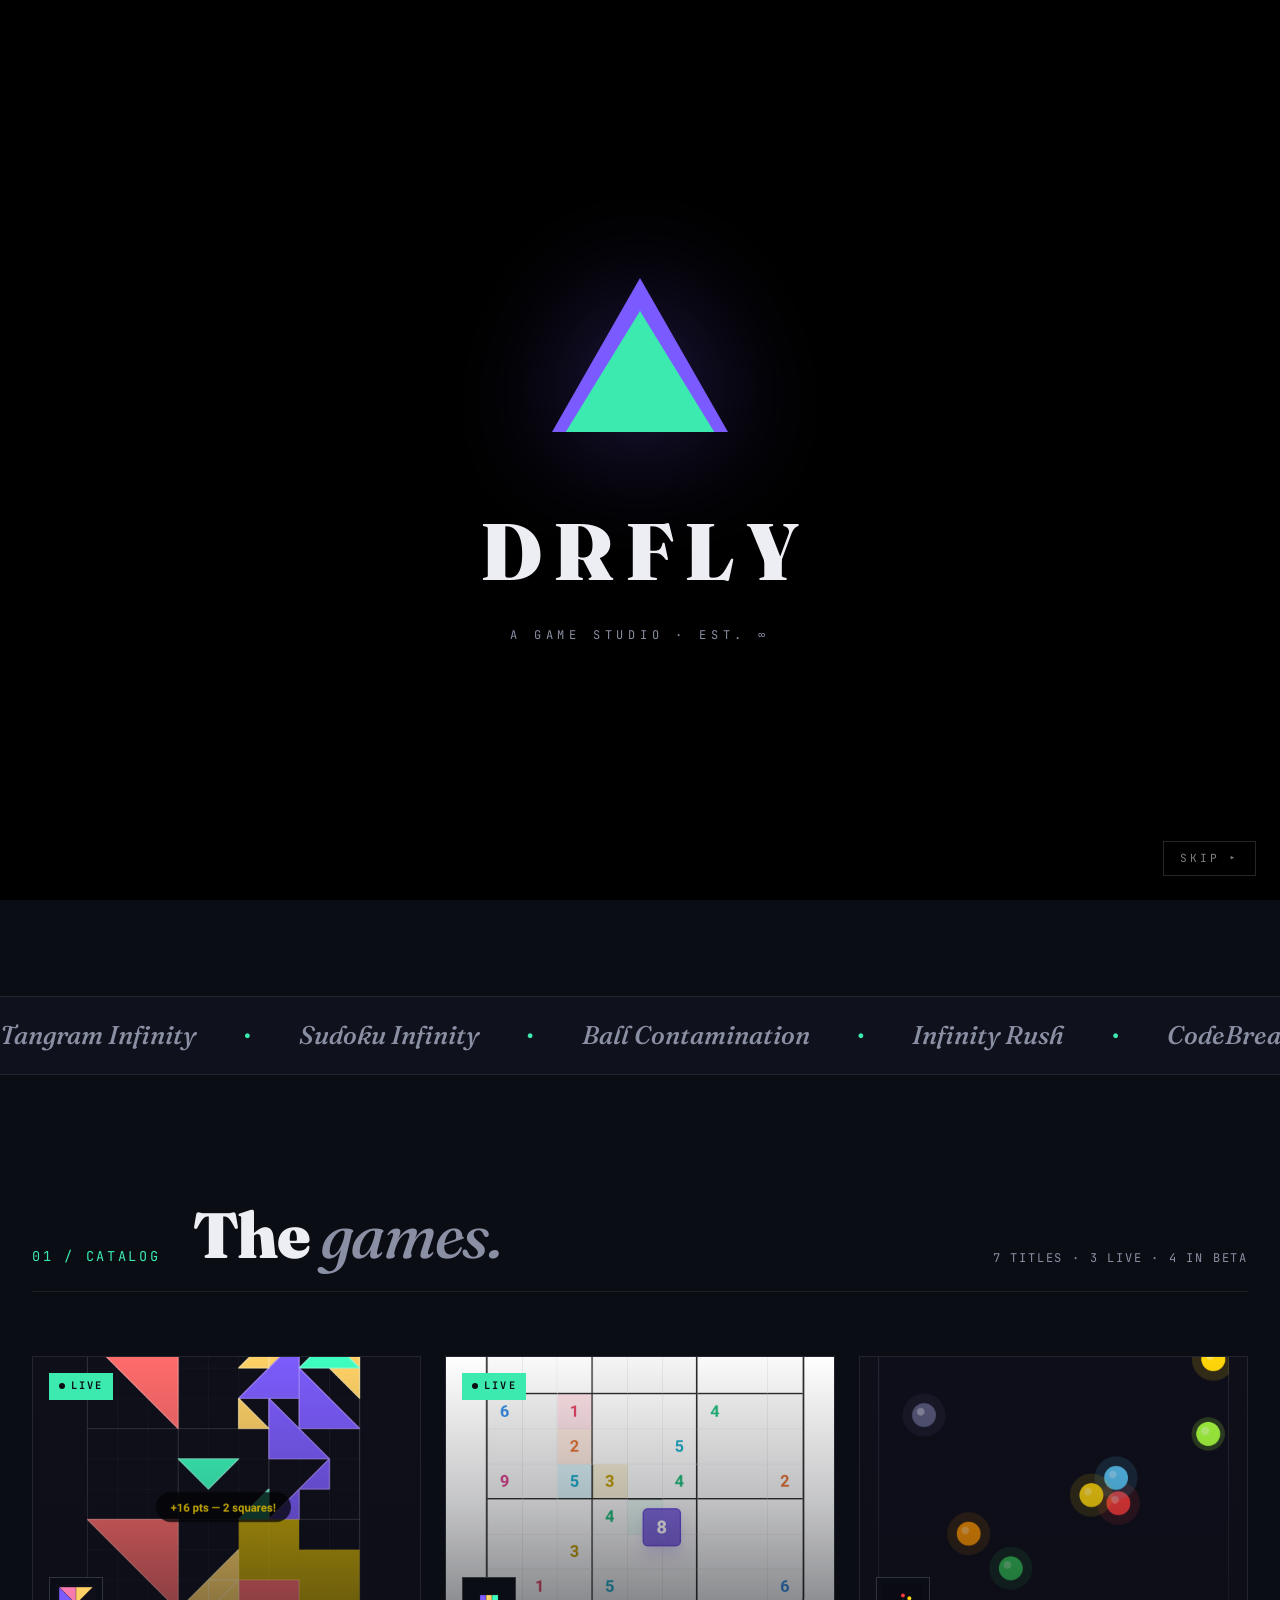
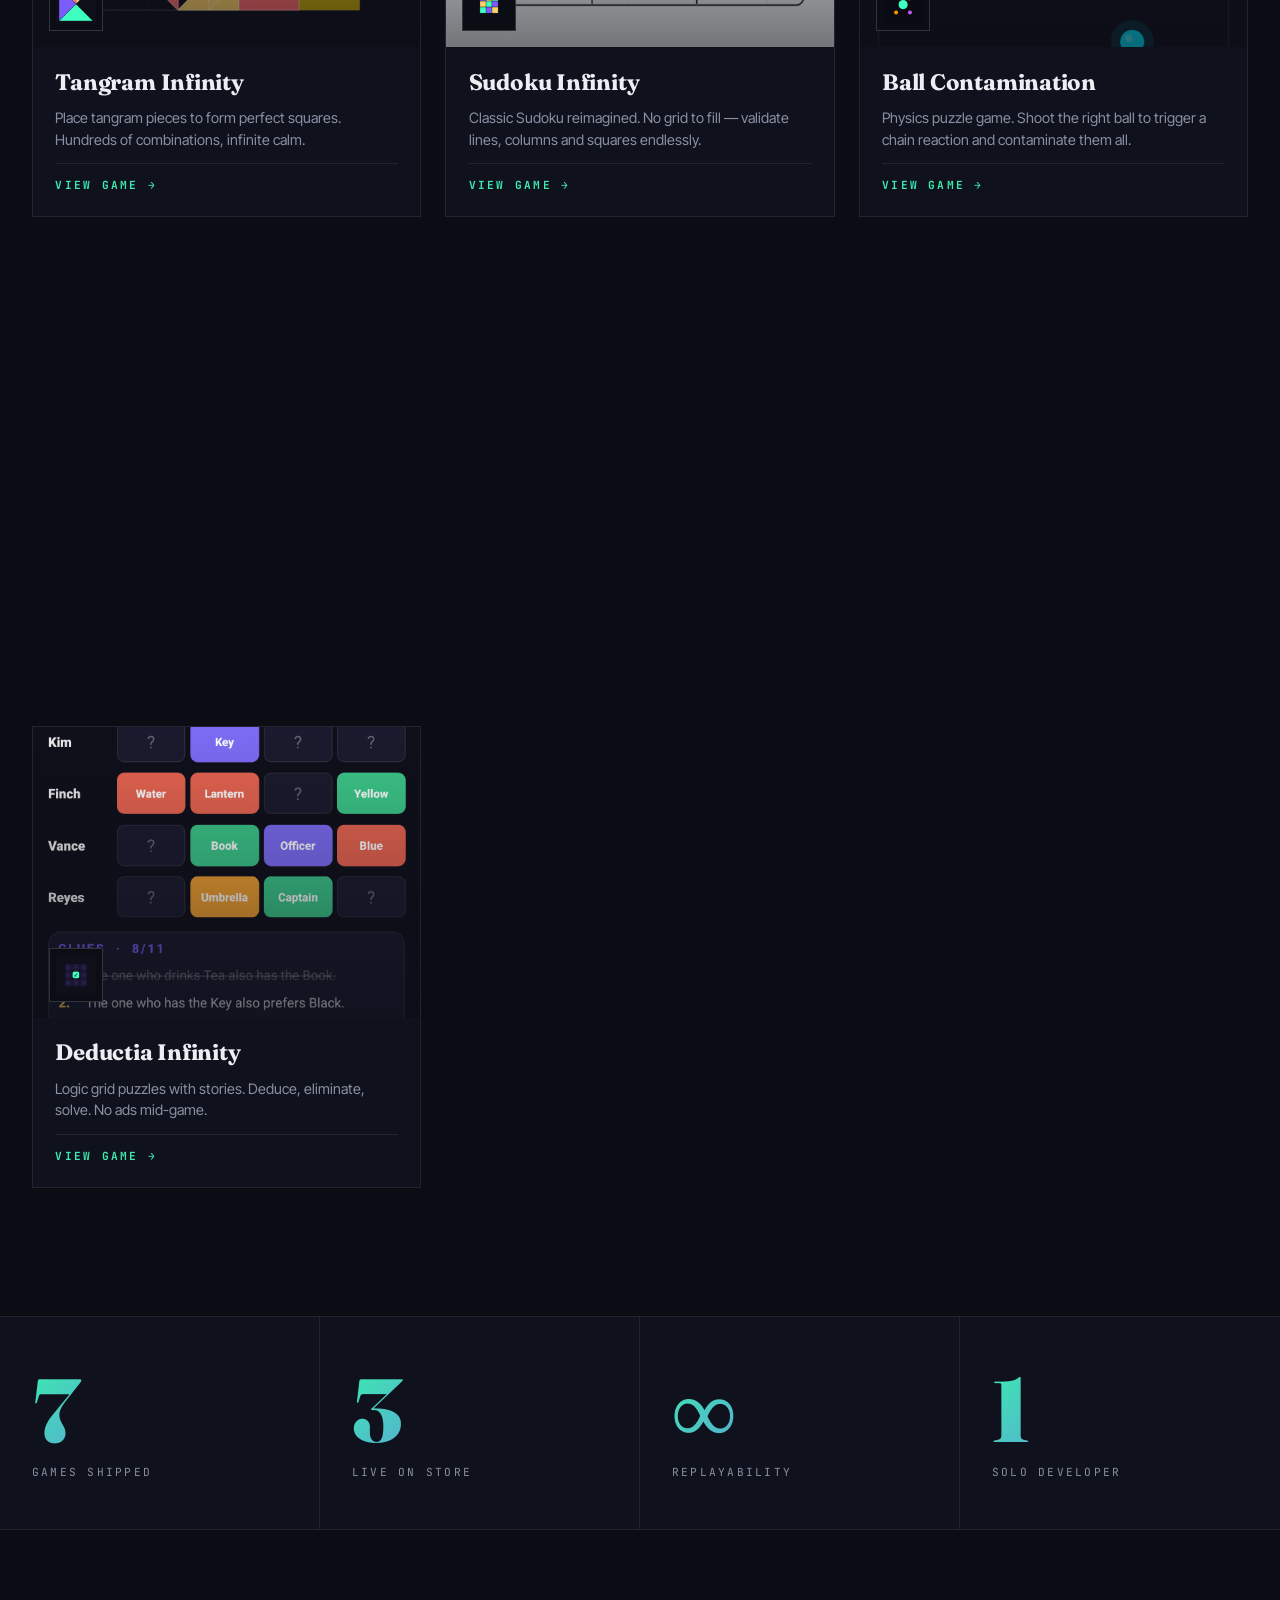
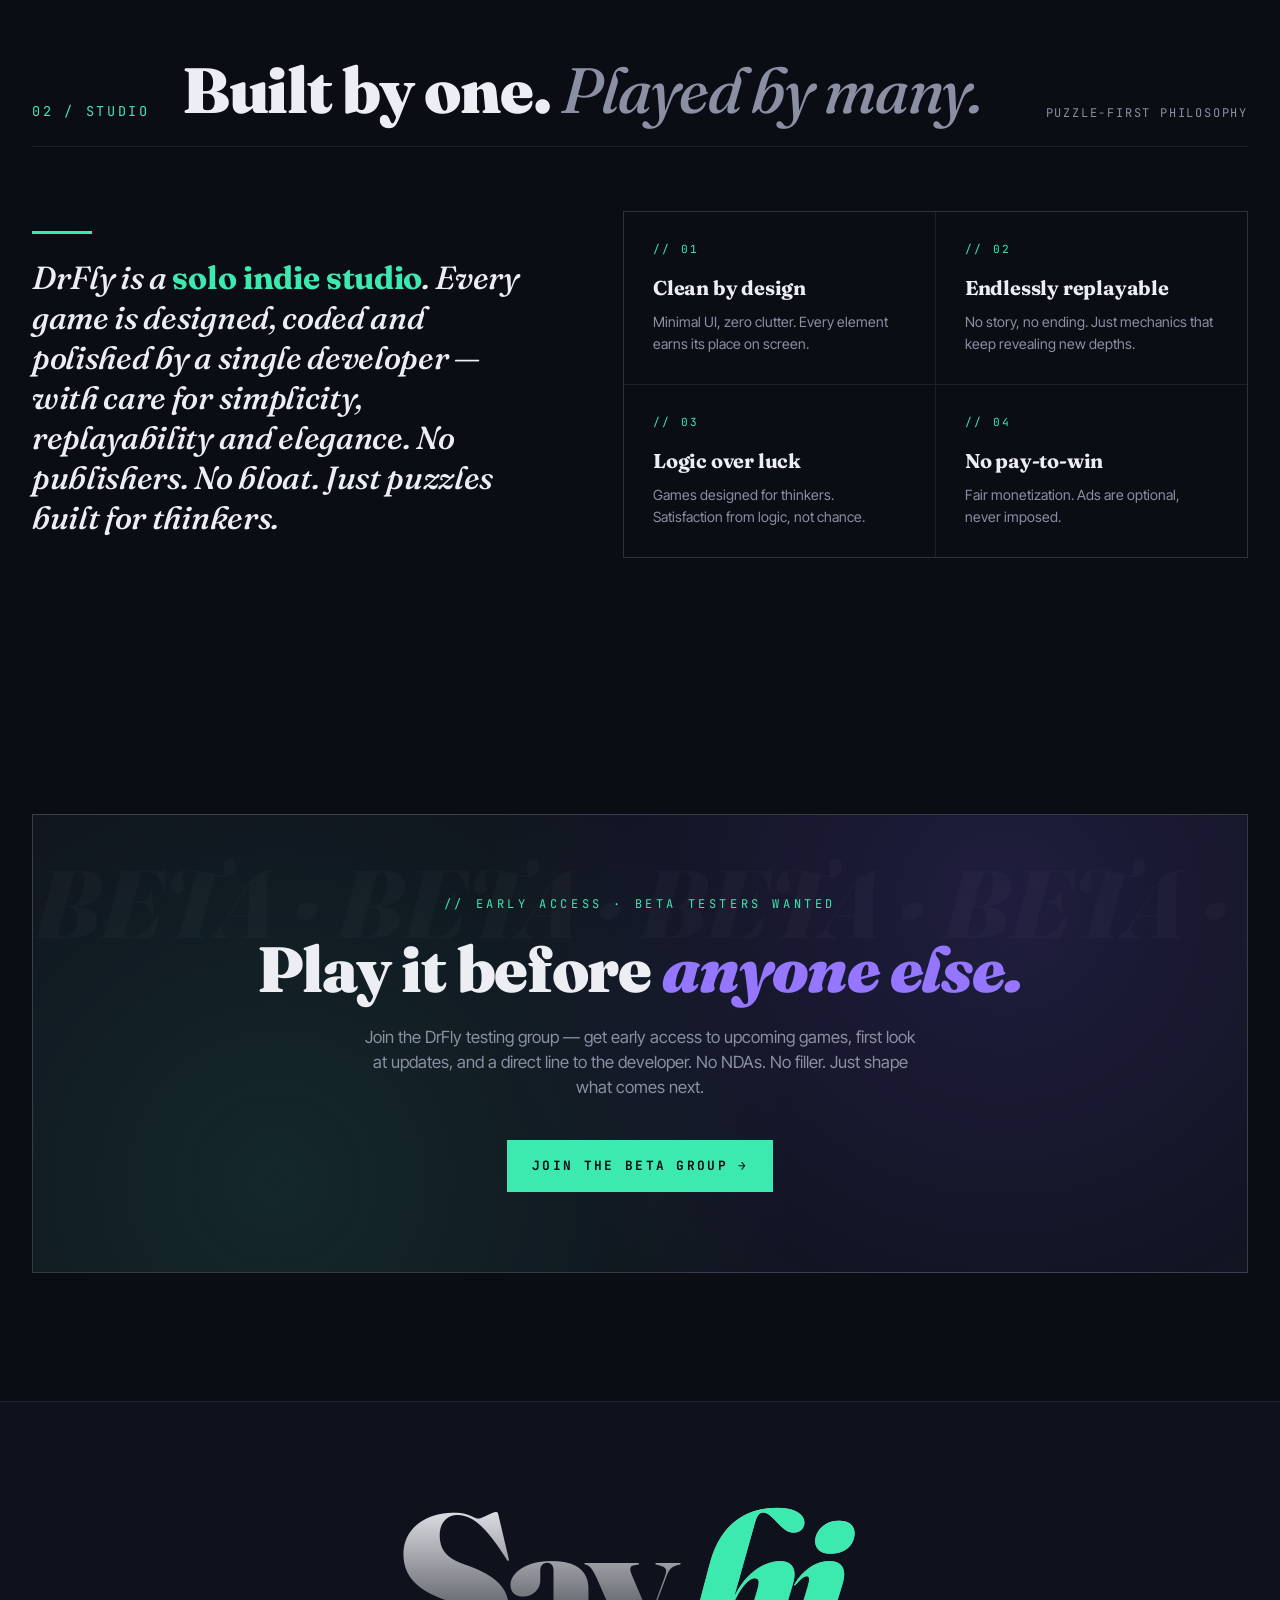
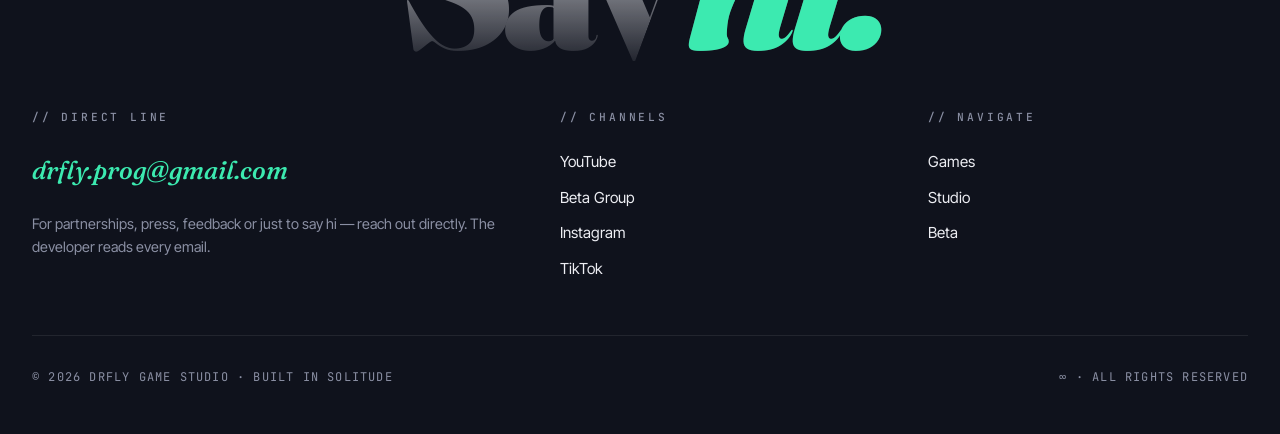
==== commit d969a560: "Packit Prod" ====
--- a/index.html
+++ b/index.html
@@ -68,12 +68,8 @@
 <!-- TICKER -->
 <div class="ticker">
   <div class="ticker-track">
-    <span>Tangram Infinity</span><span>Sudoku Infinity</span><span>Ball Contamination</span>
-    <span>Infinity Rush</span><span>CodeBreaker Infinity</span><span>PackIt Infinity</span>
-    <span>Deductia Infinity</span>
-    <span>Tangram Infinity</span><span>Sudoku Infinity</span><span>Ball Contamination</span>
-    <span>Infinity Rush</span><span>CodeBreaker Infinity</span><span>PackIt Infinity</span>
-    <span>Deductia Infinity</span>
+    <span>Tangram Infinity</span><span>Sudoku Infinity</span><span>Ball Contamination</span><span>Infinity Rush</span><span>CodeBreaker Infinity</span><span>PackIt Infinity</span><span>Deductia Infinity</span>
+    <span>Tangram Infinity</span><span>Sudoku Infinity</span><span>Ball Contamination</span><span>Infinity Rush</span><span>CodeBreaker Infinity</span><span>PackIt Infinity</span><span>Deductia Infinity</span>
   </div>
 </div>
 
@@ -83,7 +79,7 @@
     <div class="section-head reveal">
       <div class="section-num">01 / CATALOG</div>
       <h2 class="section-title">The <span class="ital">games.</span></h2>
-      <div class="section-meta">7 TITLES · 2 LIVE · 5 IN BETA</div>
+      <div class="section-meta">7 TITLES · 3 LIVE · 4 IN BETA</div>
     </div>
 
     <div class="games-grid">
@@ -161,7 +157,7 @@
         <div class="game-imgwrap">
           <img class="game-img" src="https://drfly-prog.github.io/screen-packit.png" alt="PackIt Infinity">
           <div class="game-overlay"></div>
-          <div class="game-status beta">In testing</div>
+          <div class="game-status live">Live</div>
           <div class="game-icon"><img src="https://drfly-prog.github.io/logo-packit.png" alt=""></div>
         </div>
         <div class="game-body">
@@ -192,7 +188,7 @@
 <section class="stats">
   <div class="stats-grid">
     <div class="stat reveal"><div class="stat-num">7</div><div class="stat-label">Games shipped</div></div>
-    <div class="stat reveal"><div class="stat-num">2</div><div class="stat-label">Live on store</div></div>
+    <div class="stat reveal"><div class="stat-num">3</div><div class="stat-label">Live on store</div></div>
     <div class="stat reveal"><div class="stat-num">∞</div><div class="stat-label">Replayability</div></div>
     <div class="stat reveal"><div class="stat-num">1</div><div class="stat-label">Solo developer</div></div>
   </div>
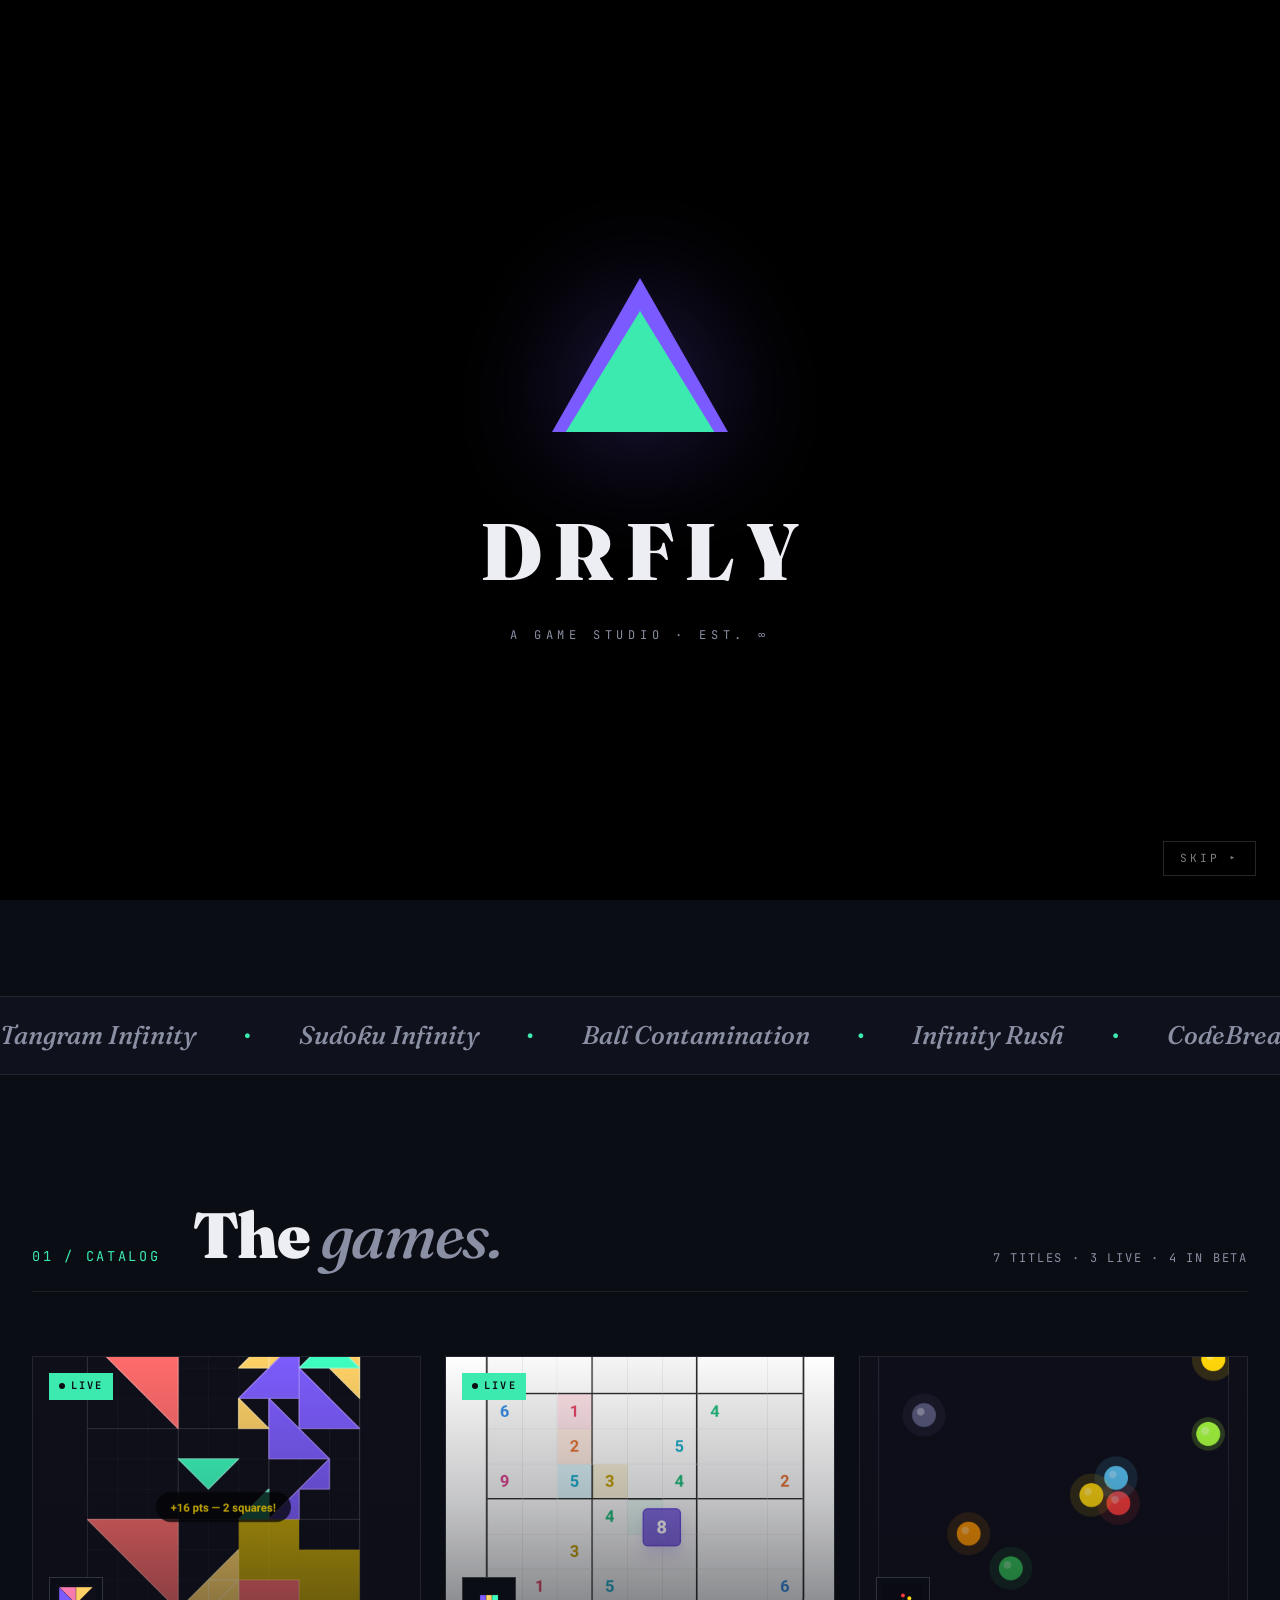
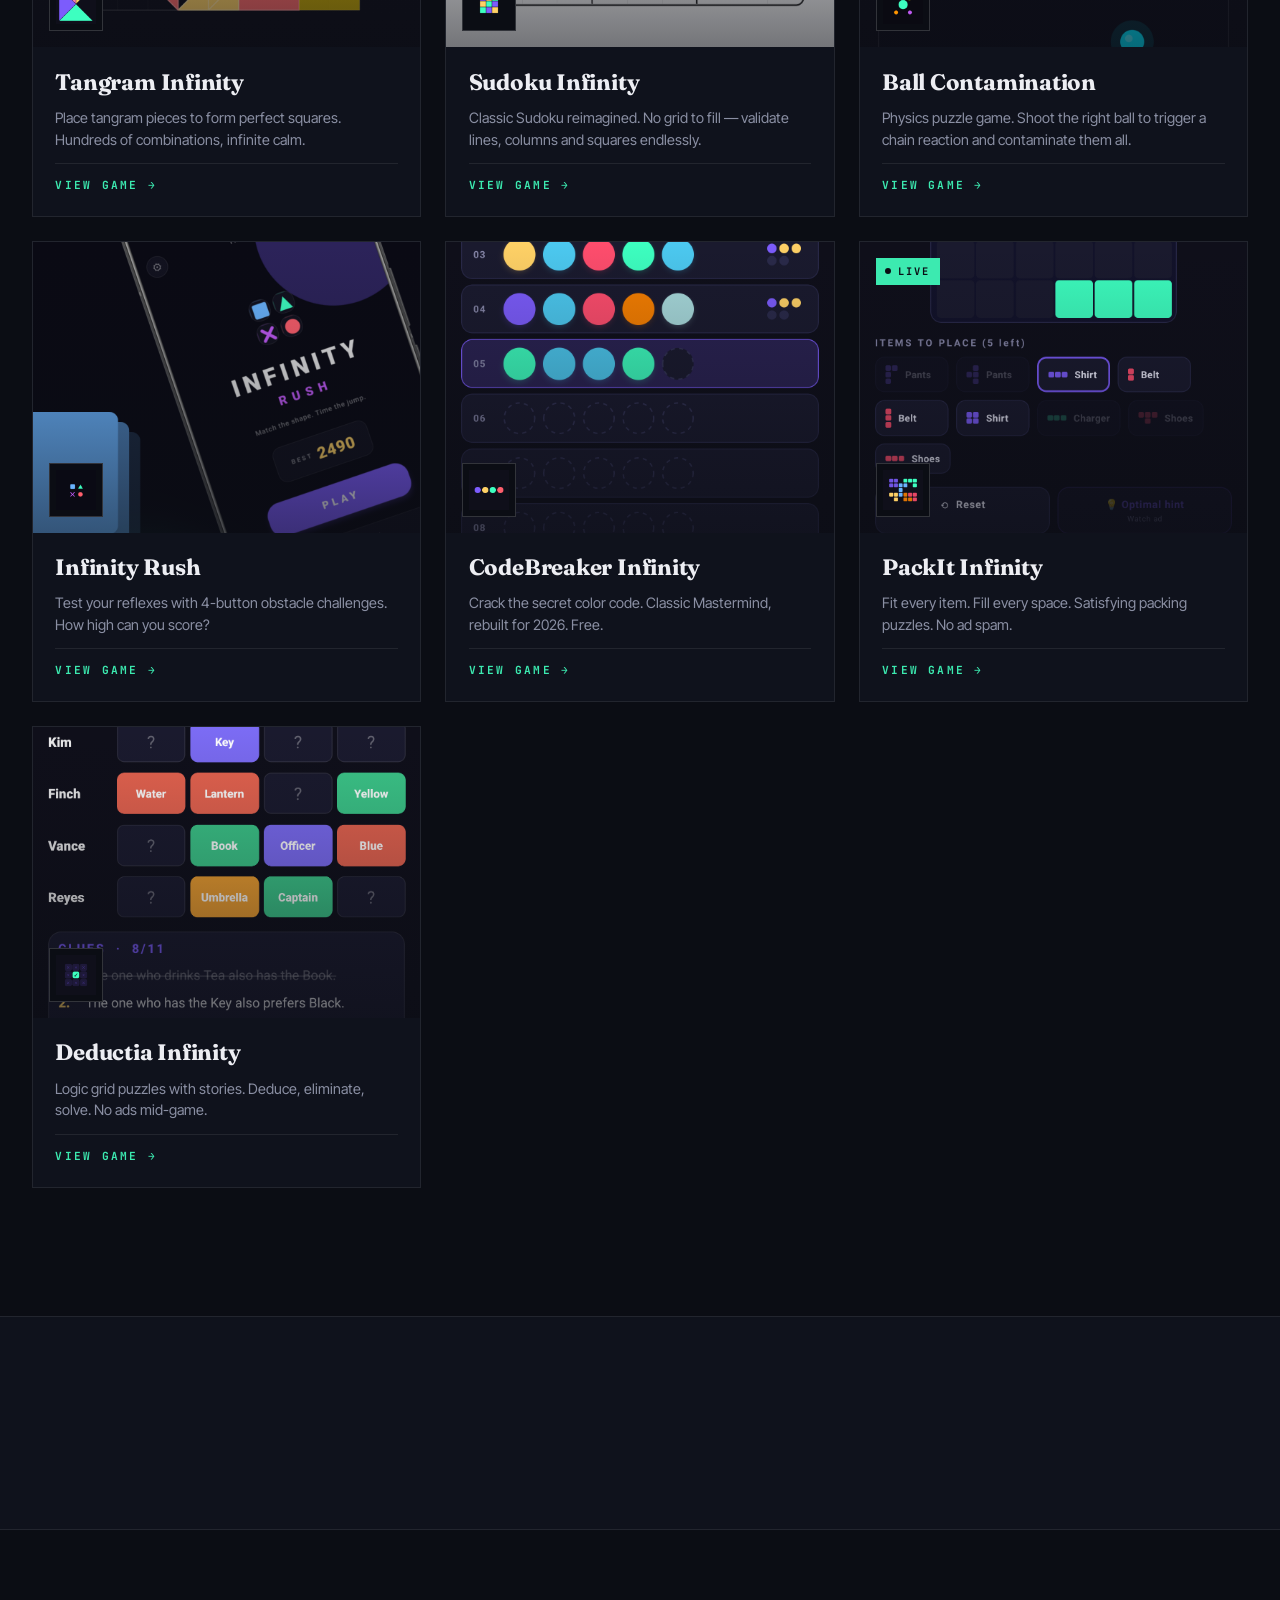
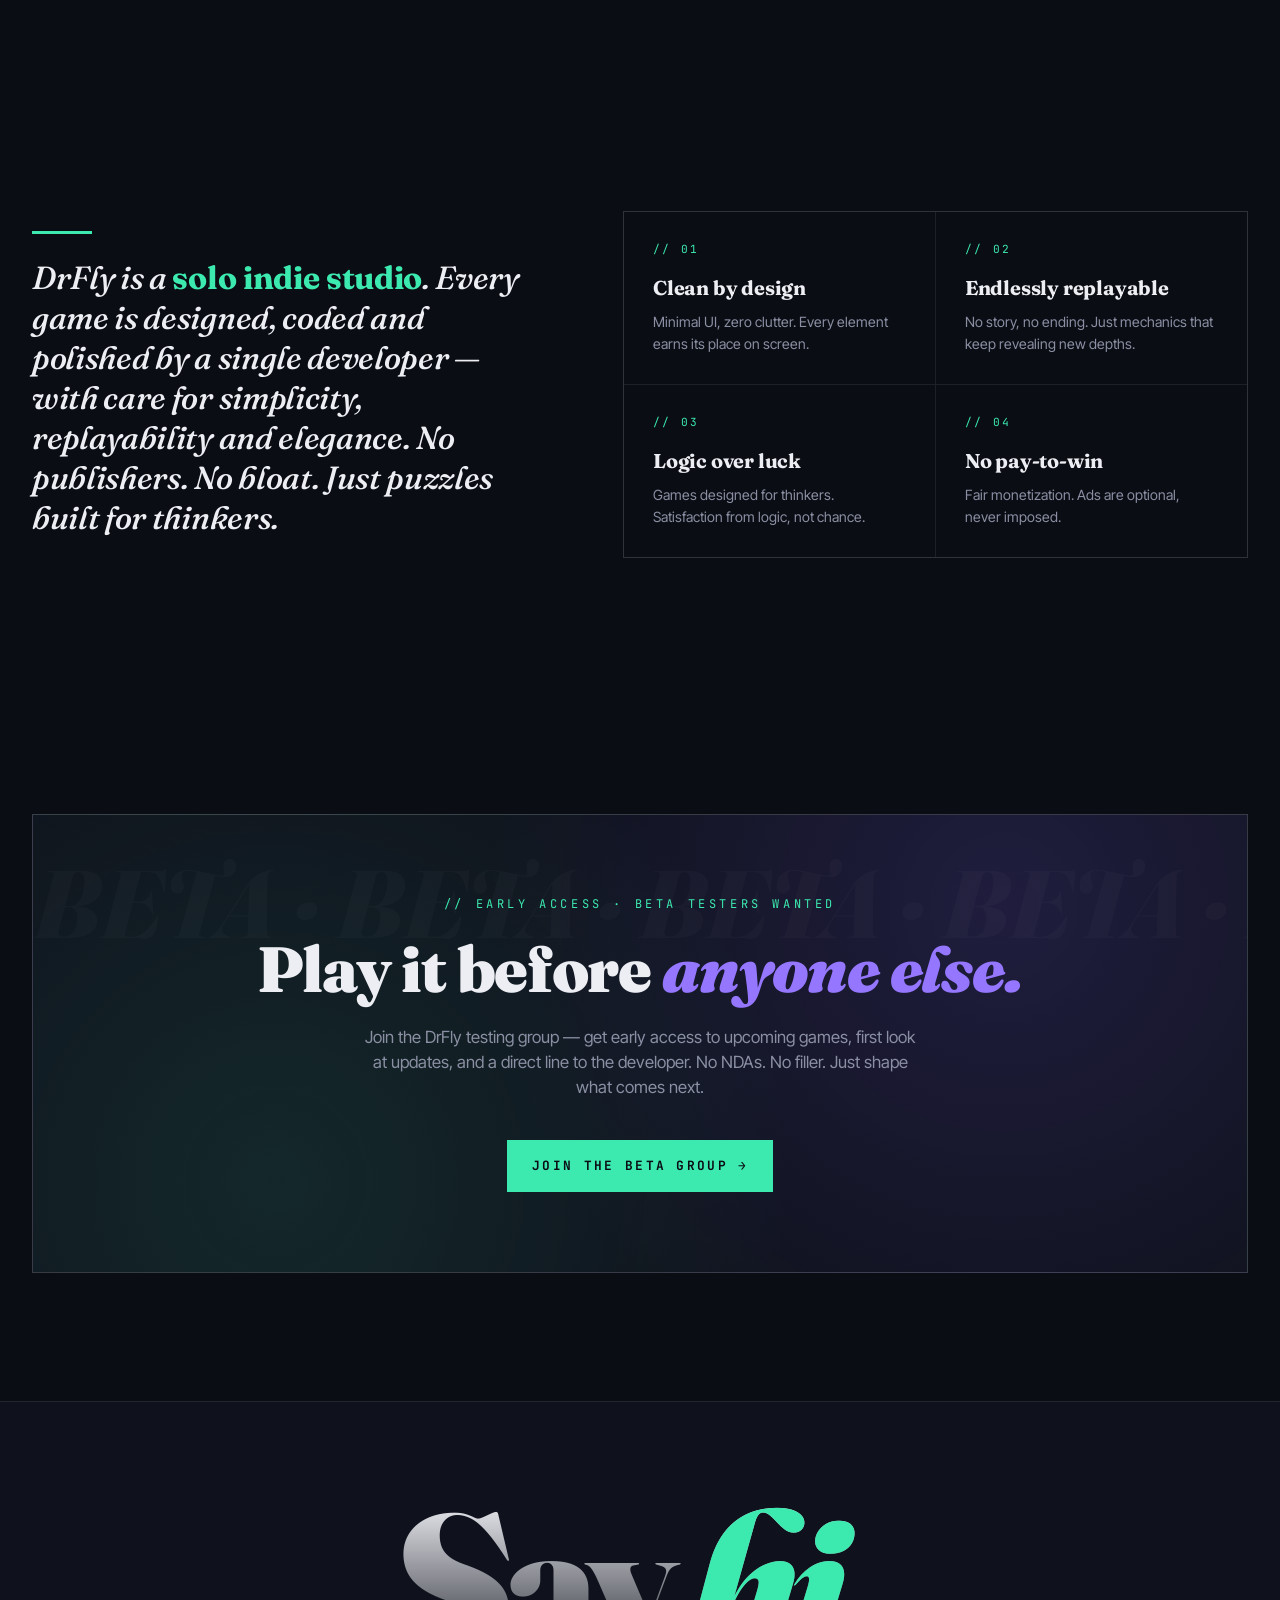
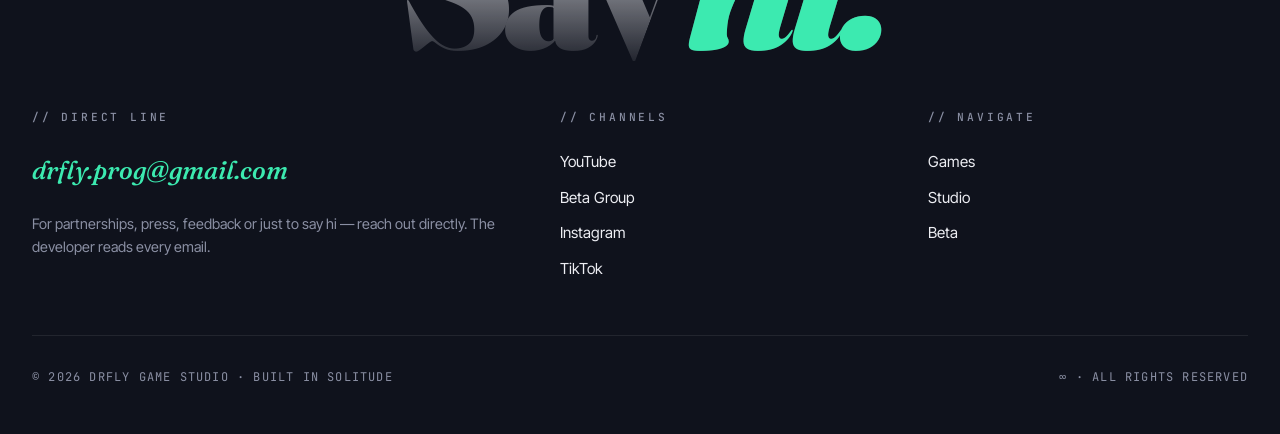
==== commit 8e943b9e: "insta link" ====
--- a/index.html
+++ b/index.html
@@ -241,7 +241,7 @@
       <h4>// Channels</h4>
       <a href="https://www.youtube.com/@DrFly-Studio" target="_blank" rel="noopener">YouTube</a>
       <a href="https://groups.google.com/g/studio-drfly" target="_blank" rel="noopener">Beta Group</a>
-      <a href="#">Instagram</a>
+      <a href="https://www.instagram.com/drfly.studio/">Instagram</a>
       <a href="#">TikTok</a>
     </div>
     <div class="footer-block">
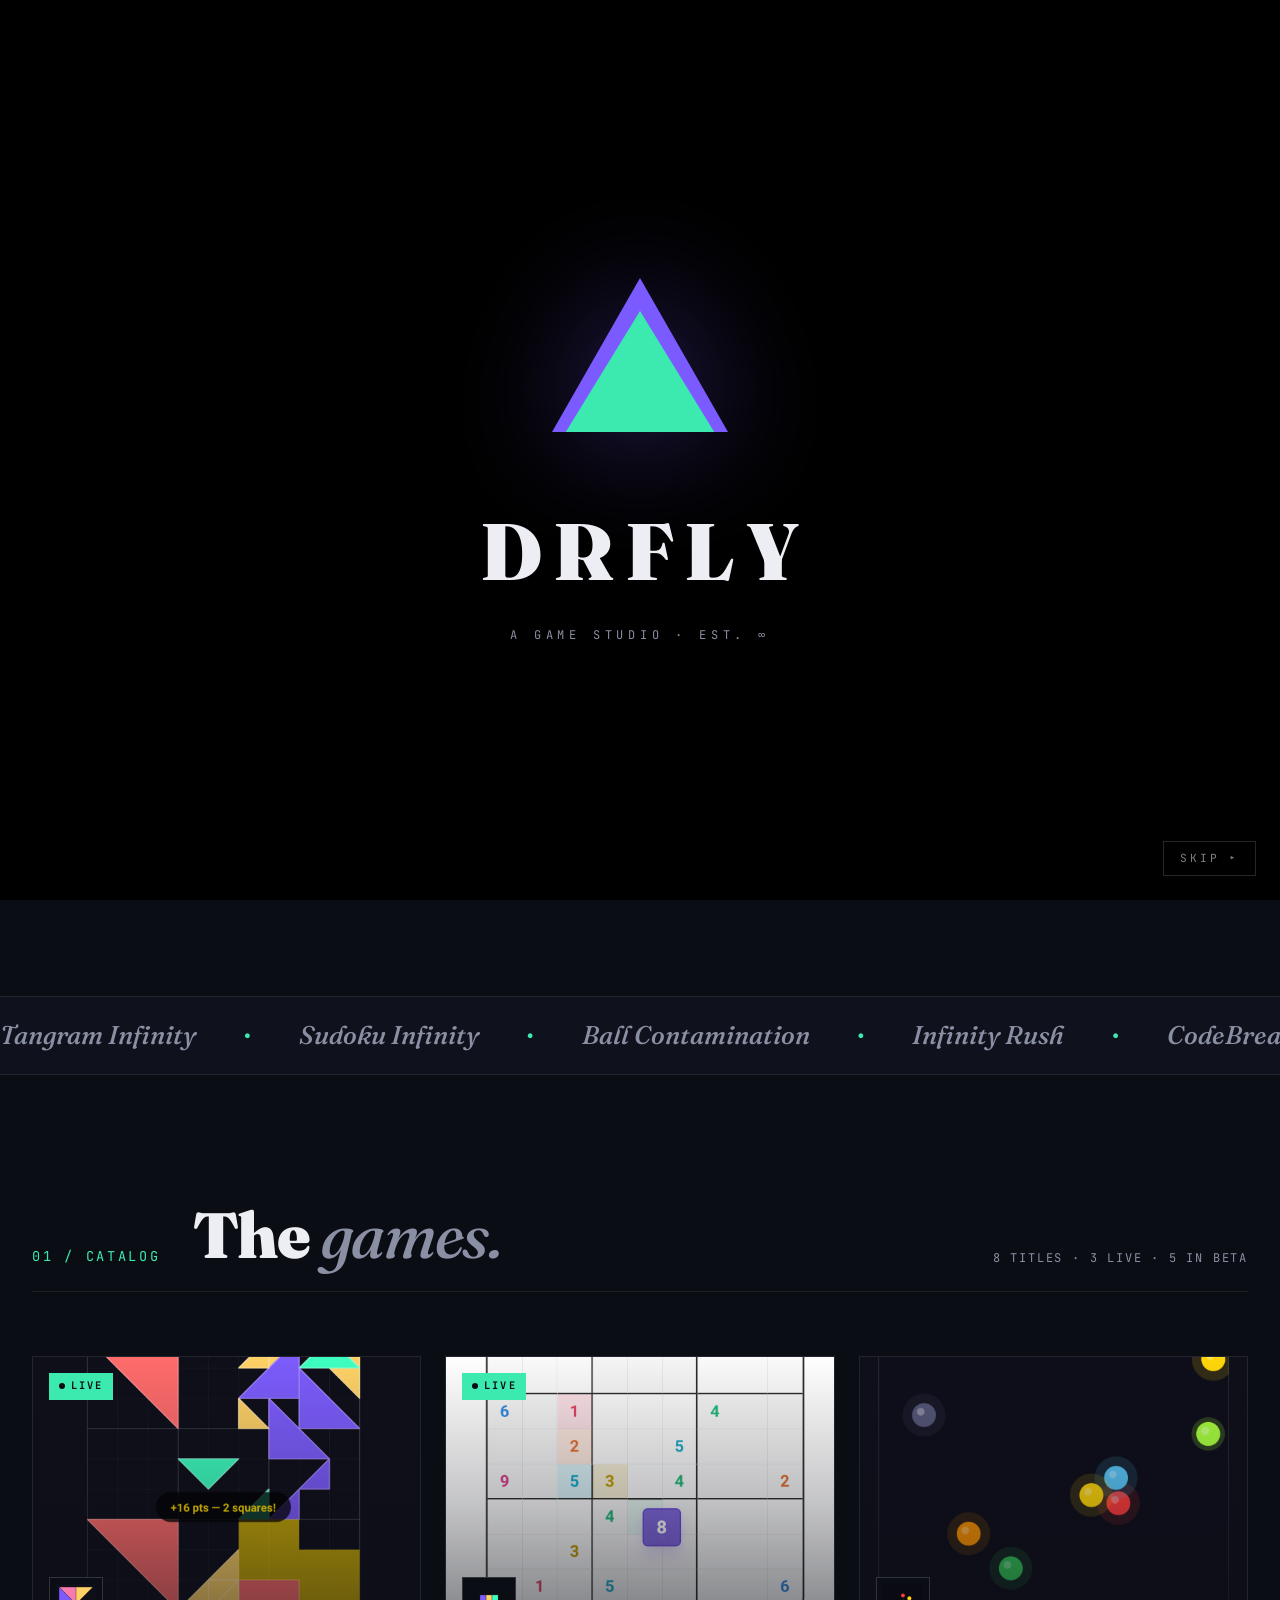
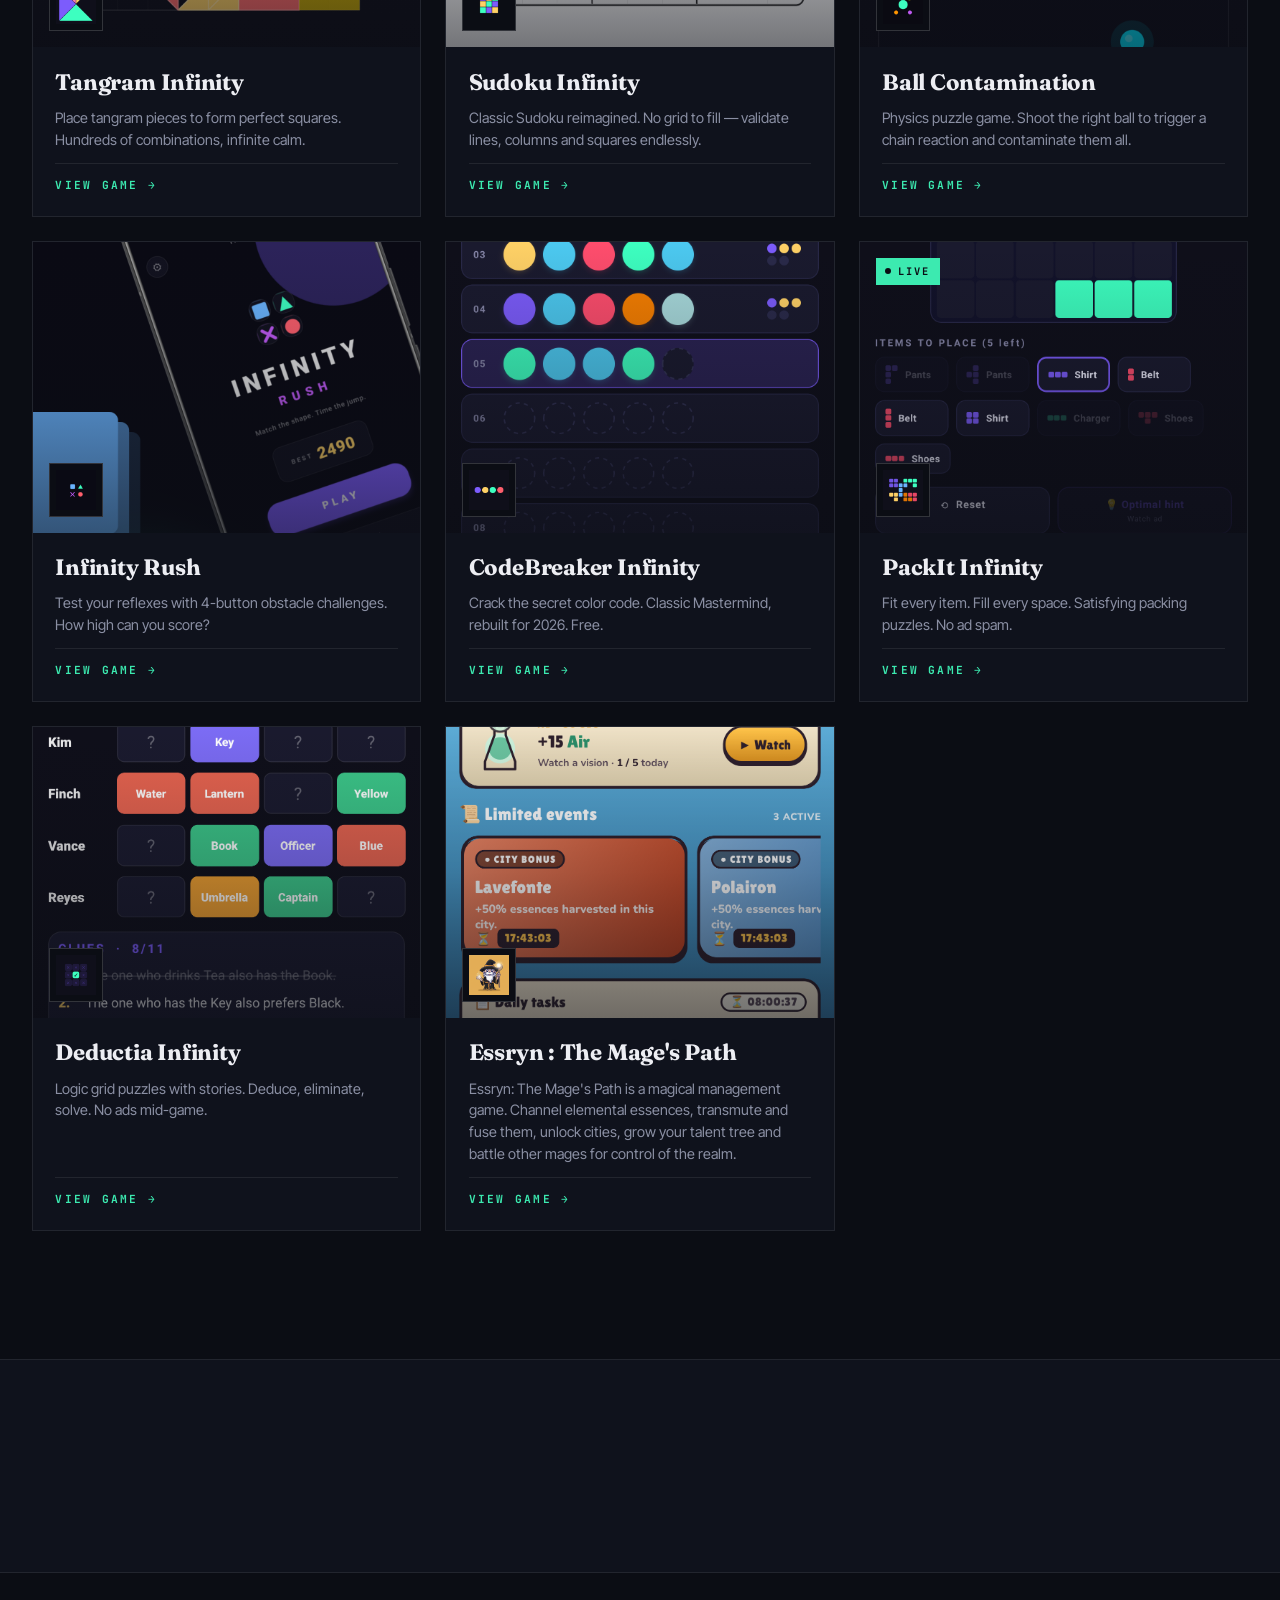
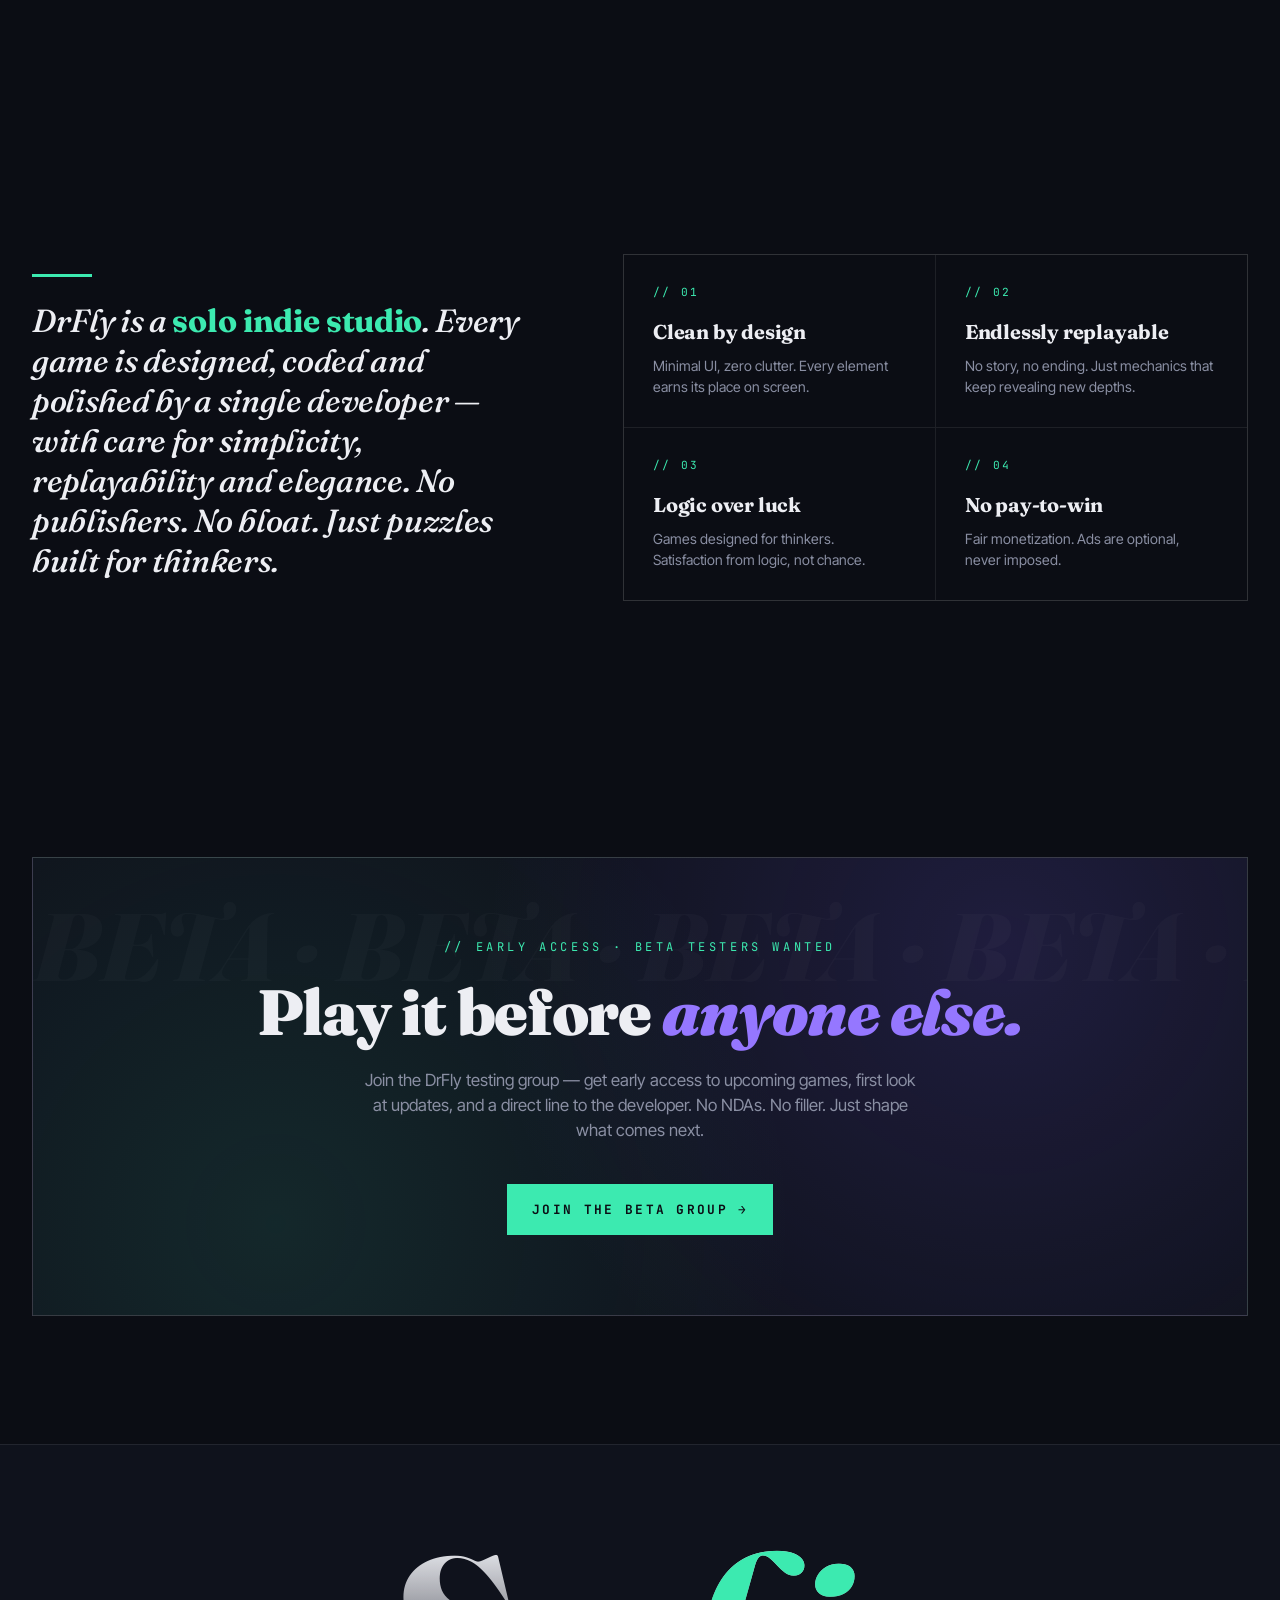
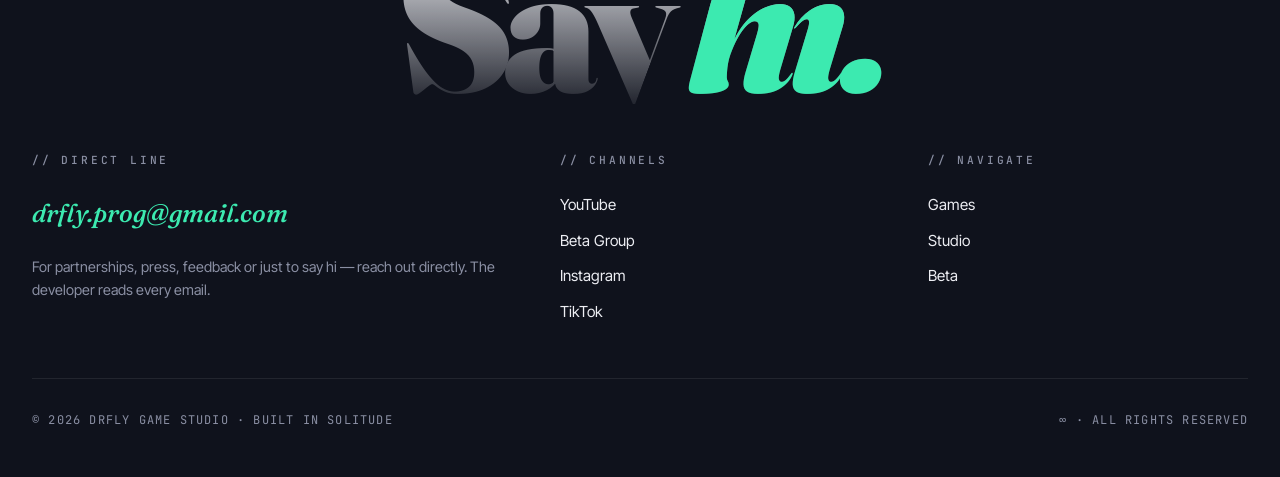
==== commit 434a2f84: "Add Essryn" ====
--- a/index.html
+++ b/index.html
@@ -57,7 +57,7 @@
     </div>
     <div class="hero-visual">
       <div class="orbit-tag t1">● LIVE</div>
-      <div class="orbit-tag t2">7 GAMES</div>
+      <div class="orbit-tag t2">8 GAMES</div>
       <div class="orbit-tag t3">EST. ∞</div>
       <div class="orbit-tag t4">SOLO DEV</div>
       <div class="hero-logo-wrap"><img src="logo.png" alt="DrFly logo"></div>
@@ -68,8 +68,8 @@
 <!-- TICKER -->
 <div class="ticker">
   <div class="ticker-track">
-    <span>Tangram Infinity</span><span>Sudoku Infinity</span><span>Ball Contamination</span><span>Infinity Rush</span><span>CodeBreaker Infinity</span><span>PackIt Infinity</span><span>Deductia Infinity</span>
-    <span>Tangram Infinity</span><span>Sudoku Infinity</span><span>Ball Contamination</span><span>Infinity Rush</span><span>CodeBreaker Infinity</span><span>PackIt Infinity</span><span>Deductia Infinity</span>
+    <span>Tangram Infinity</span><span>Sudoku Infinity</span><span>Ball Contamination</span><span>Infinity Rush</span><span>CodeBreaker Infinity</span><span>PackIt Infinity</span><span>Deductia Infinity</span><span>Essryn : The Mage's Path</span>
+    <span>Tangram Infinity</span><span>Sudoku Infinity</span><span>Ball Contamination</span><span>Infinity Rush</span><span>CodeBreaker Infinity</span><span>PackIt Infinity</span><span>Deductia Infinity</span><span>Essryn : The Mage's Path</span>
   </div>
 </div>
 
@@ -79,7 +79,7 @@
     <div class="section-head reveal">
       <div class="section-num">01 / CATALOG</div>
       <h2 class="section-title">The <span class="ital">games.</span></h2>
-      <div class="section-meta">7 TITLES · 3 LIVE · 4 IN BETA</div>
+      <div class="section-meta">8 TITLES · 3 LIVE · 5 IN BETA</div>
     </div>
 
     <div class="games-grid">
@@ -177,6 +177,20 @@
         <div class="game-body">
           <div class="game-name">Deductia Infinity</div>
           <div class="game-desc">Logic grid puzzles with stories. Deduce, eliminate, solve. No ads mid-game.</div>
+          <div class="game-cta">View game →</div>
+        </div>
+      </a>
+
+      <a href="games/essryn.html" class="game-card reveal">
+        <div class="game-imgwrap">
+          <img class="game-img" src="https://drfly-prog.github.io/screen-ess.png" alt="Essryn : The Mage's Path">
+          <div class="game-overlay"></div>
+          <div class="game-status beta">In testing</div>
+          <div class="game-icon"><img src="https://drfly-prog.github.io/logo-ess.png" alt=""></div>
+        </div>
+        <div class="game-body">
+          <div class="game-name">Essryn : The Mage's Path</div>
+          <div class="game-desc">Essryn: The Mage's Path is a magical management game. Channel elemental essences, transmute and fuse them, unlock cities, grow your talent tree and battle other mages for control of the realm.</div>
           <div class="game-cta">View game →</div>
         </div>
       </a>
@@ -187,7 +201,7 @@
 <!-- STATS -->
 <section class="stats">
   <div class="stats-grid">
-    <div class="stat reveal"><div class="stat-num">7</div><div class="stat-label">Games shipped</div></div>
+    <div class="stat reveal"><div class="stat-num">8</div><div class="stat-label">Games shipped</div></div>
     <div class="stat reveal"><div class="stat-num">3</div><div class="stat-label">Live on store</div></div>
     <div class="stat reveal"><div class="stat-num">∞</div><div class="stat-label">Replayability</div></div>
     <div class="stat reveal"><div class="stat-num">1</div><div class="stat-label">Solo developer</div></div>
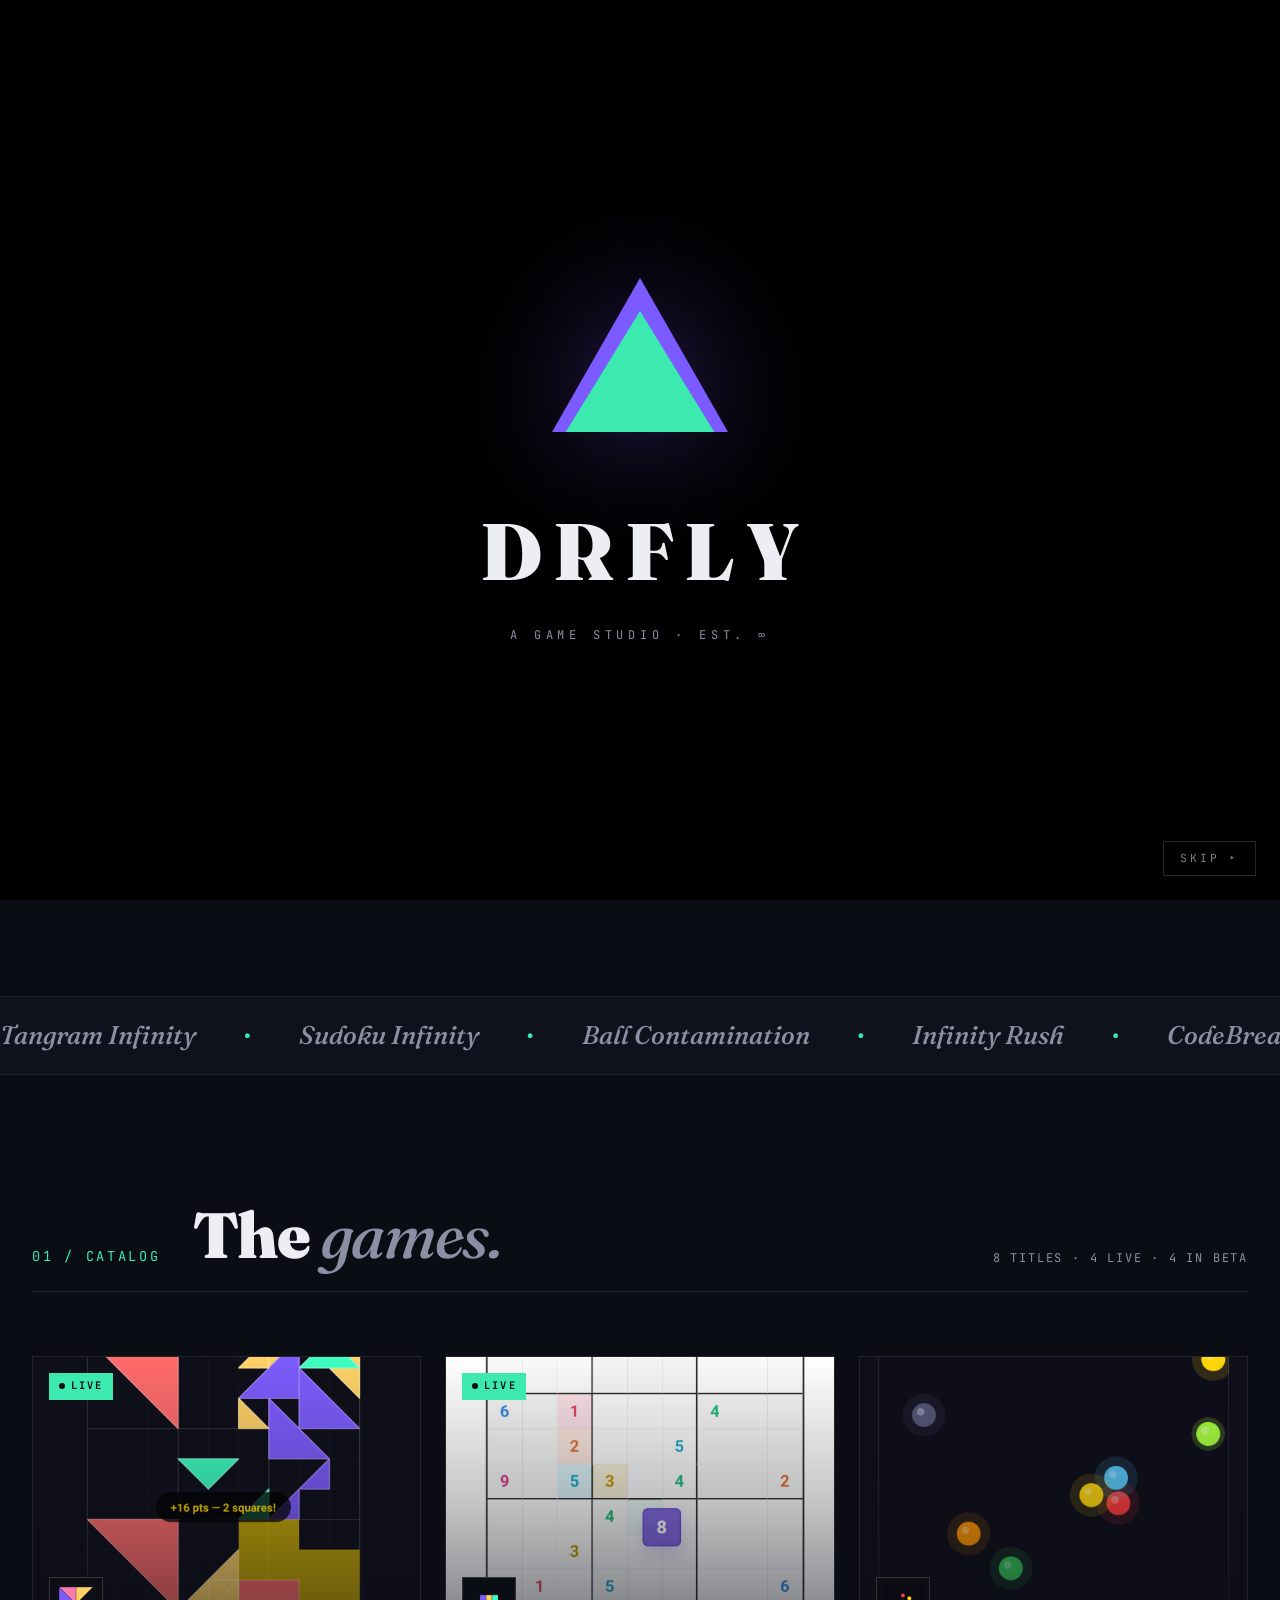
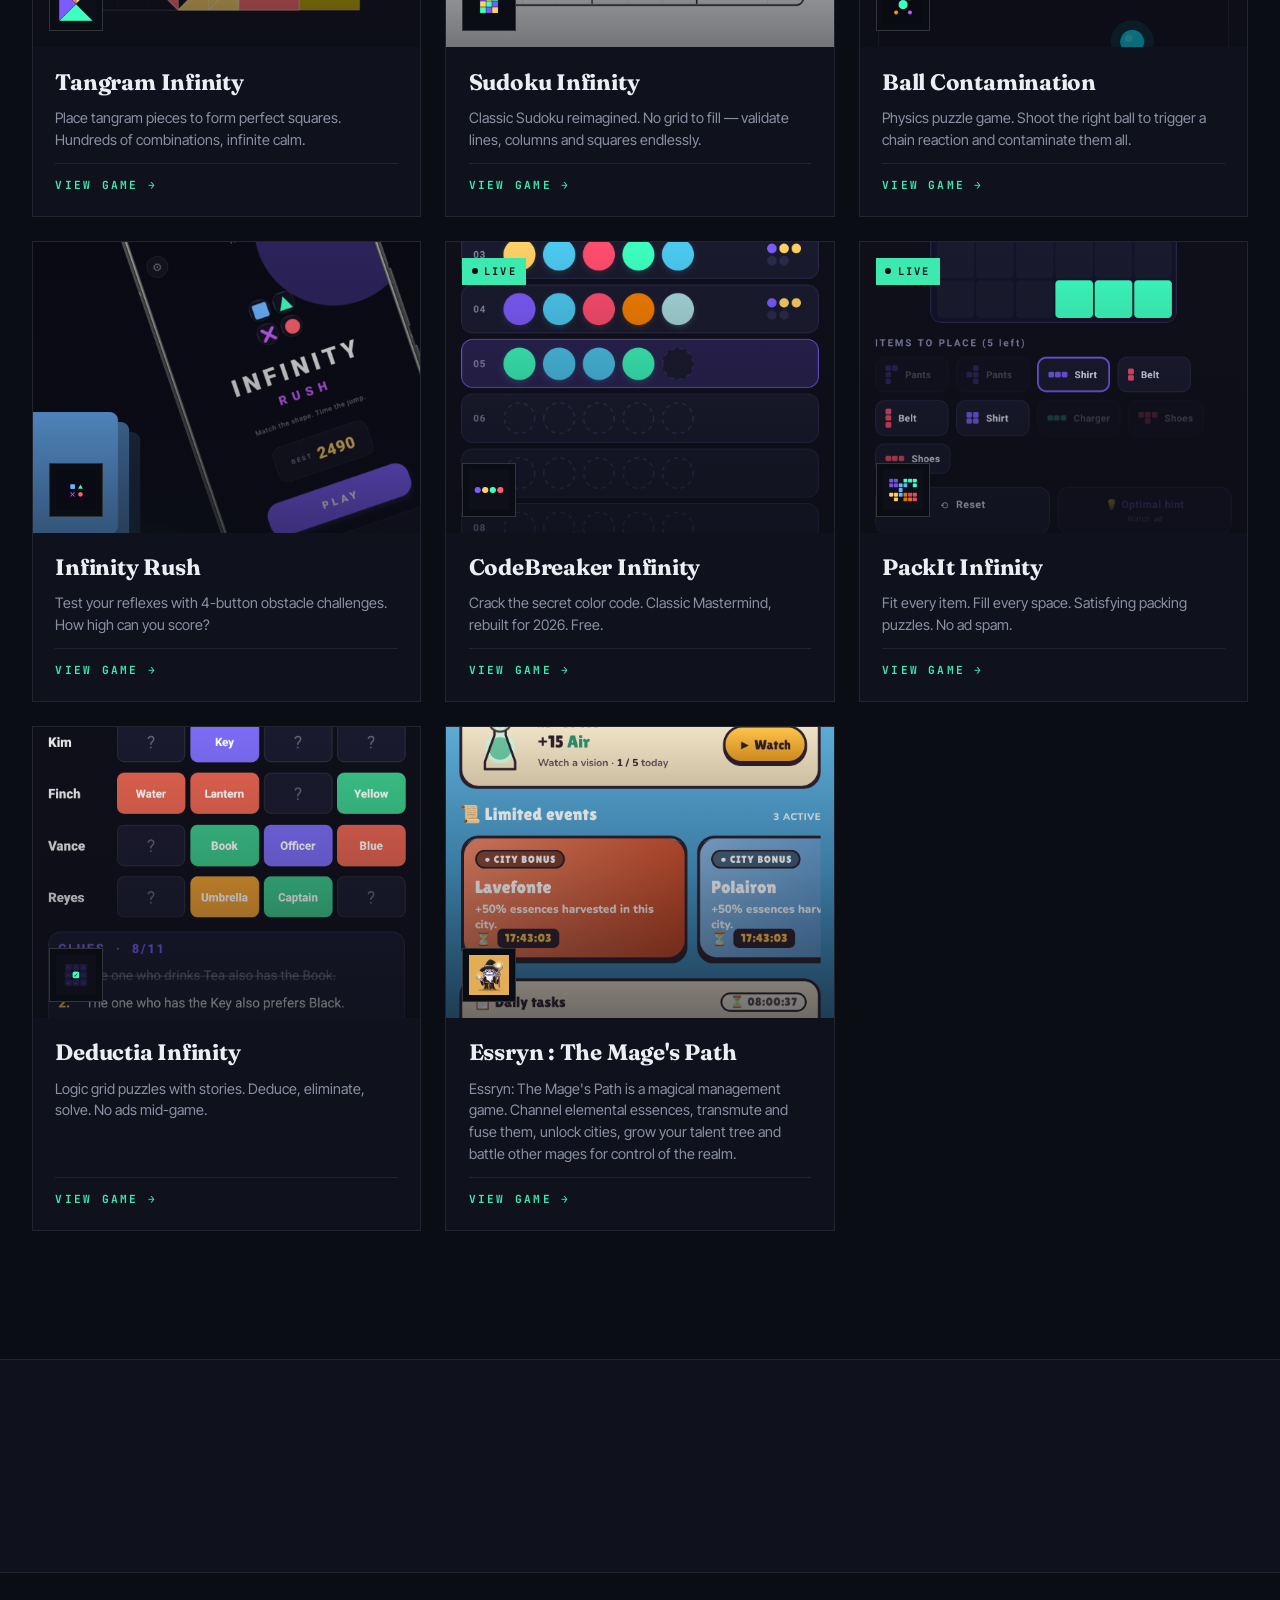
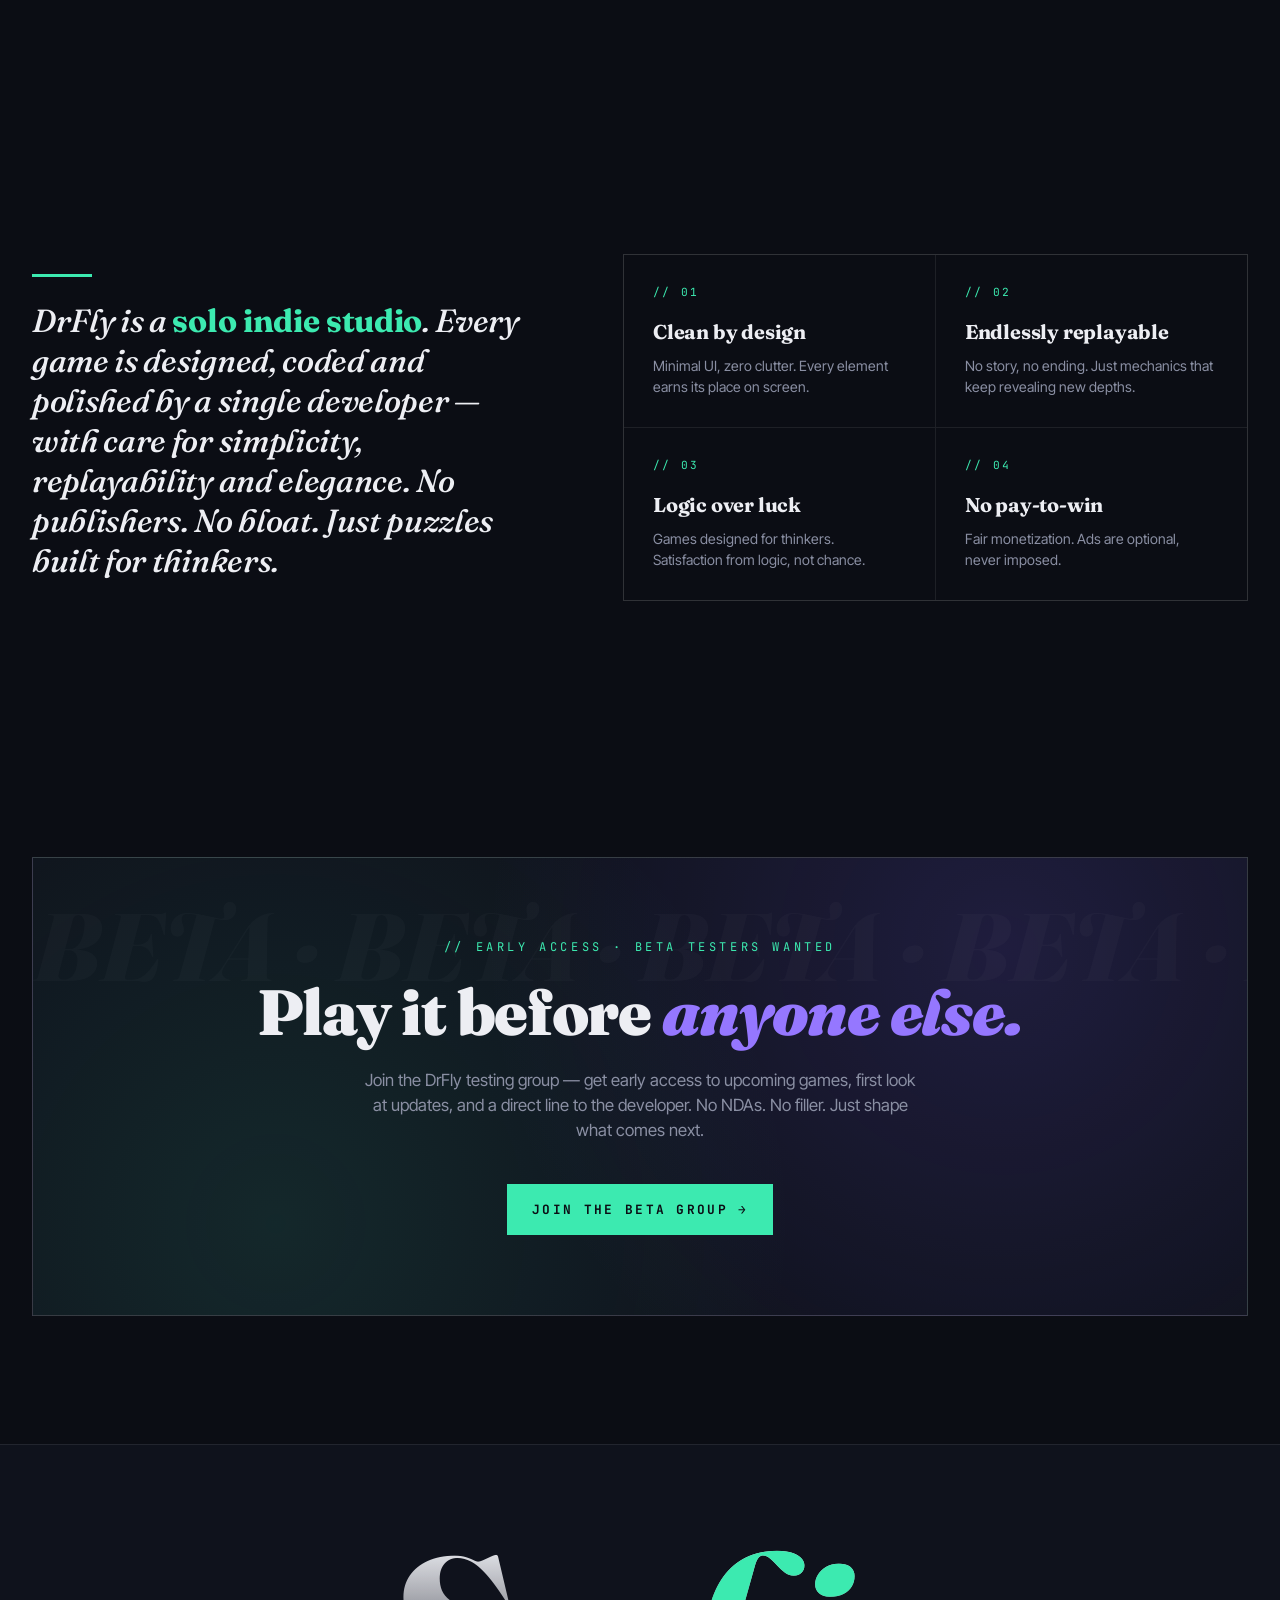
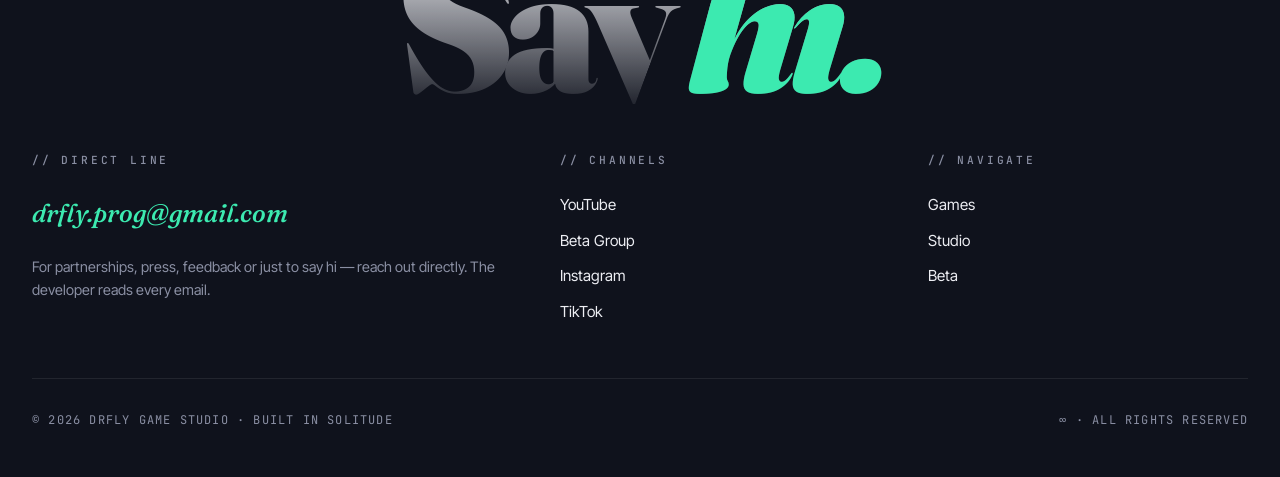
==== commit 8fe1e403: "CodeBreaker prod" ====
--- a/index.html
+++ b/index.html
@@ -79,7 +79,7 @@
     <div class="section-head reveal">
       <div class="section-num">01 / CATALOG</div>
       <h2 class="section-title">The <span class="ital">games.</span></h2>
-      <div class="section-meta">8 TITLES · 3 LIVE · 5 IN BETA</div>
+      <div class="section-meta">8 TITLES · 4 LIVE · 4 IN BETA</div>
     </div>
 
     <div class="games-grid">
@@ -143,7 +143,7 @@
         <div class="game-imgwrap">
           <img class="game-img" src="https://drfly-prog.github.io/screen-codeb.png" alt="CodeBreaker Infinity">
           <div class="game-overlay"></div>
-          <div class="game-status beta">In testing</div>
+          <div class="game-status live">Live</div>
           <div class="game-icon"><img src="https://drfly-prog.github.io/logo-codeb.png" alt=""></div>
         </div>
         <div class="game-body">
@@ -202,7 +202,7 @@
 <section class="stats">
   <div class="stats-grid">
     <div class="stat reveal"><div class="stat-num">8</div><div class="stat-label">Games shipped</div></div>
-    <div class="stat reveal"><div class="stat-num">3</div><div class="stat-label">Live on store</div></div>
+    <div class="stat reveal"><div class="stat-num">4</div><div class="stat-label">Live on store</div></div>
     <div class="stat reveal"><div class="stat-num">∞</div><div class="stat-label">Replayability</div></div>
     <div class="stat reveal"><div class="stat-num">1</div><div class="stat-label">Solo developer</div></div>
   </div>
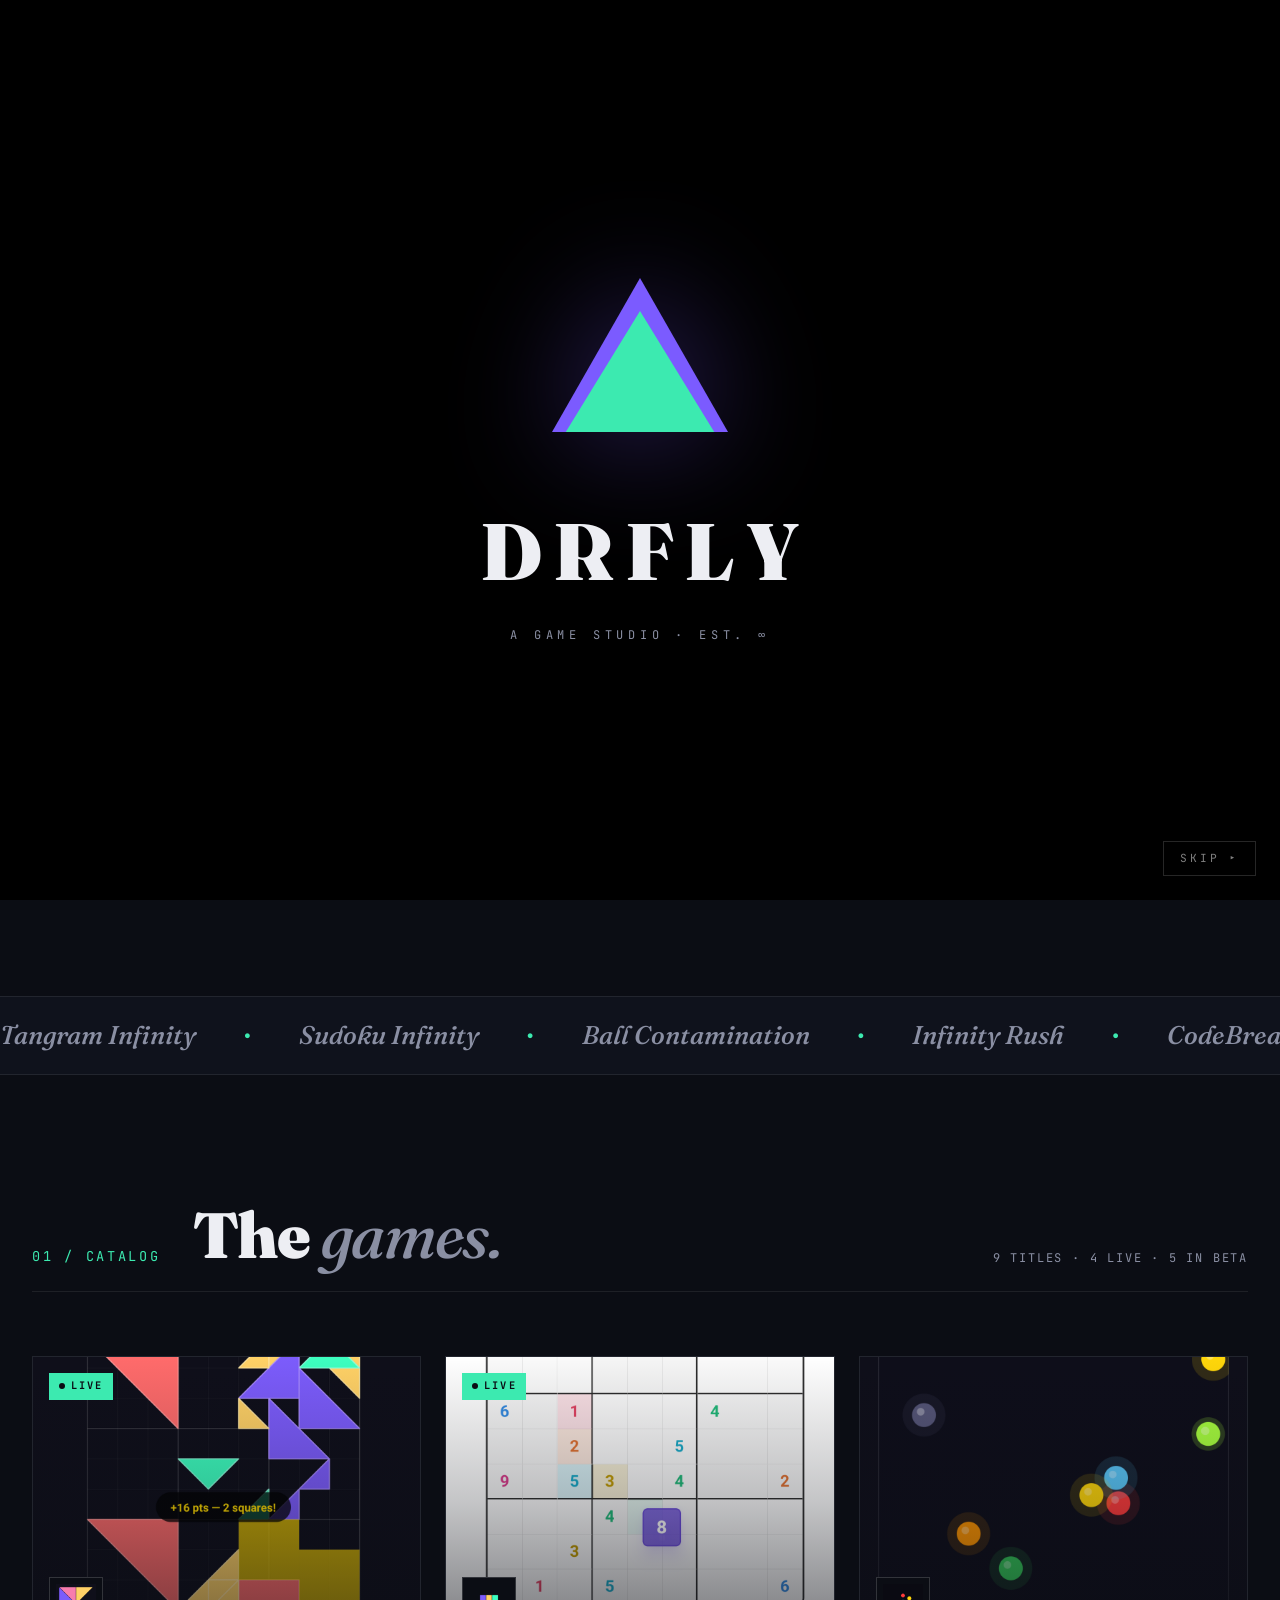
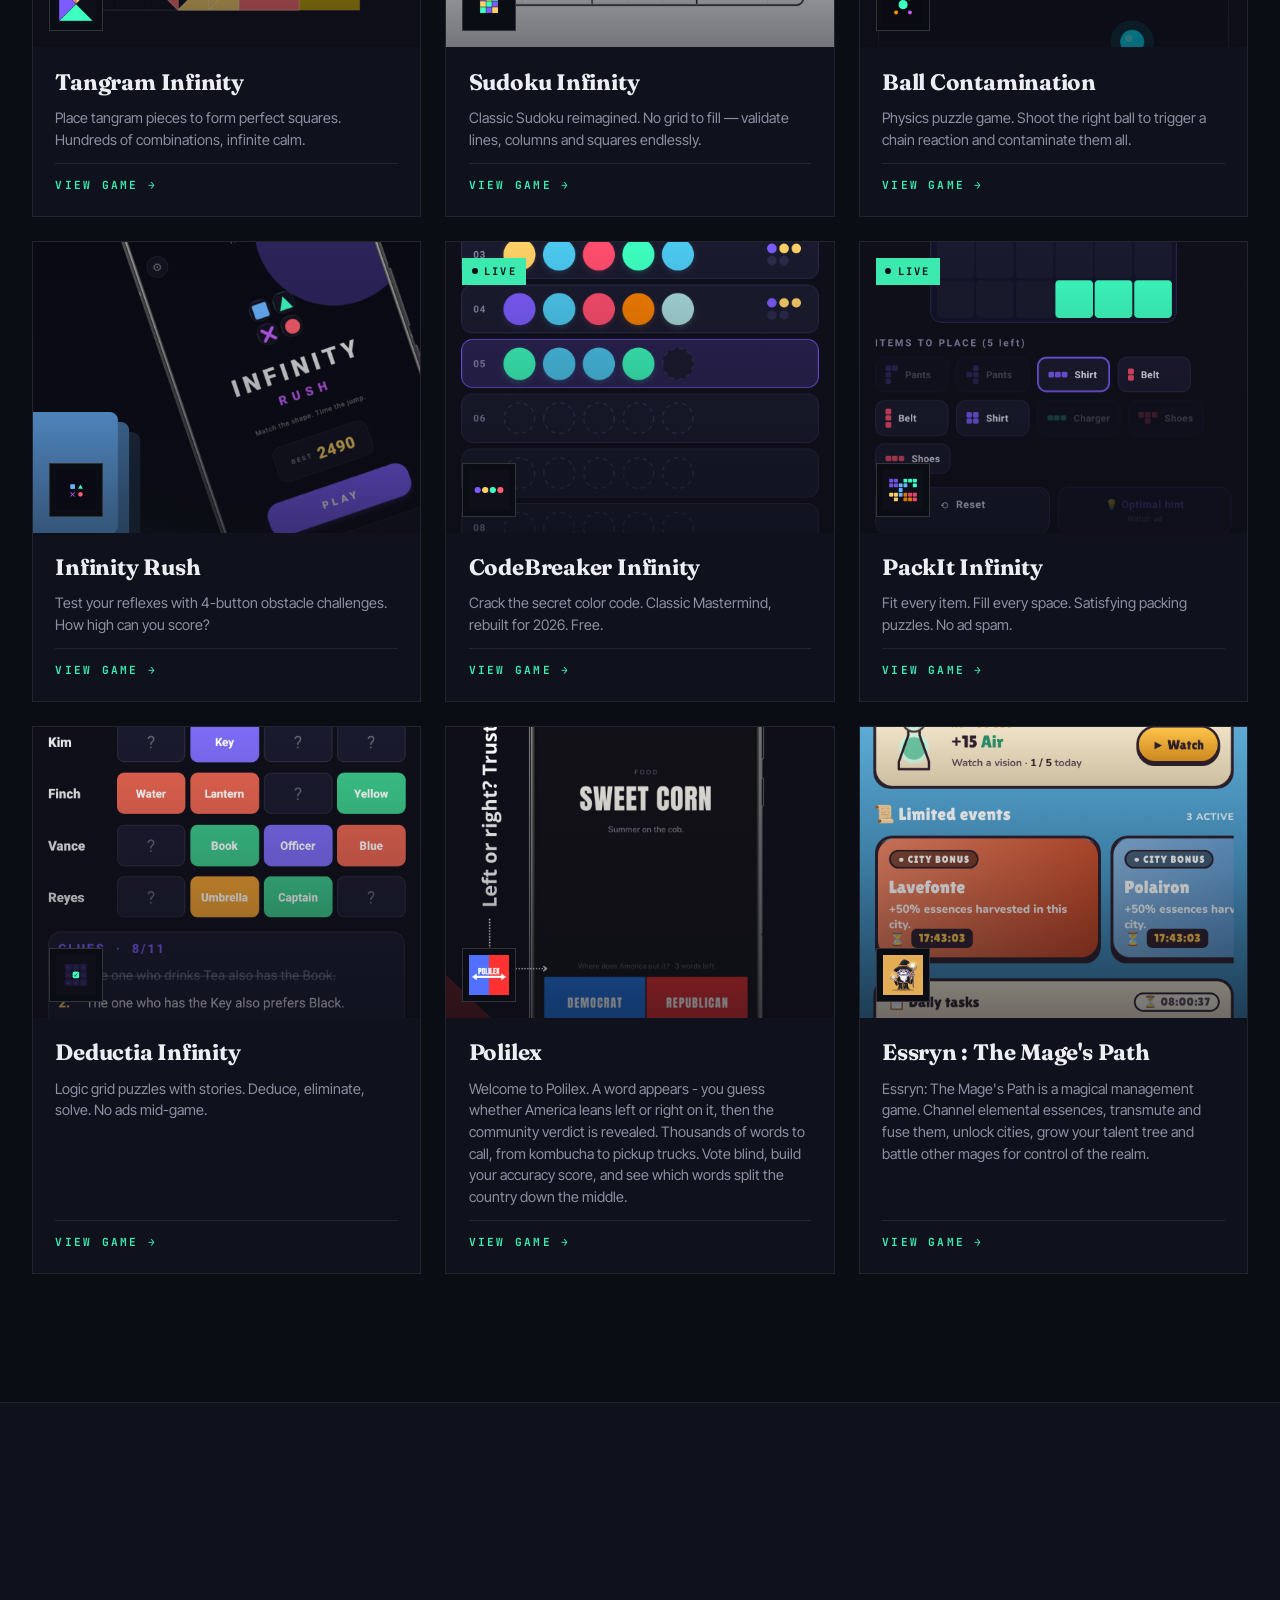
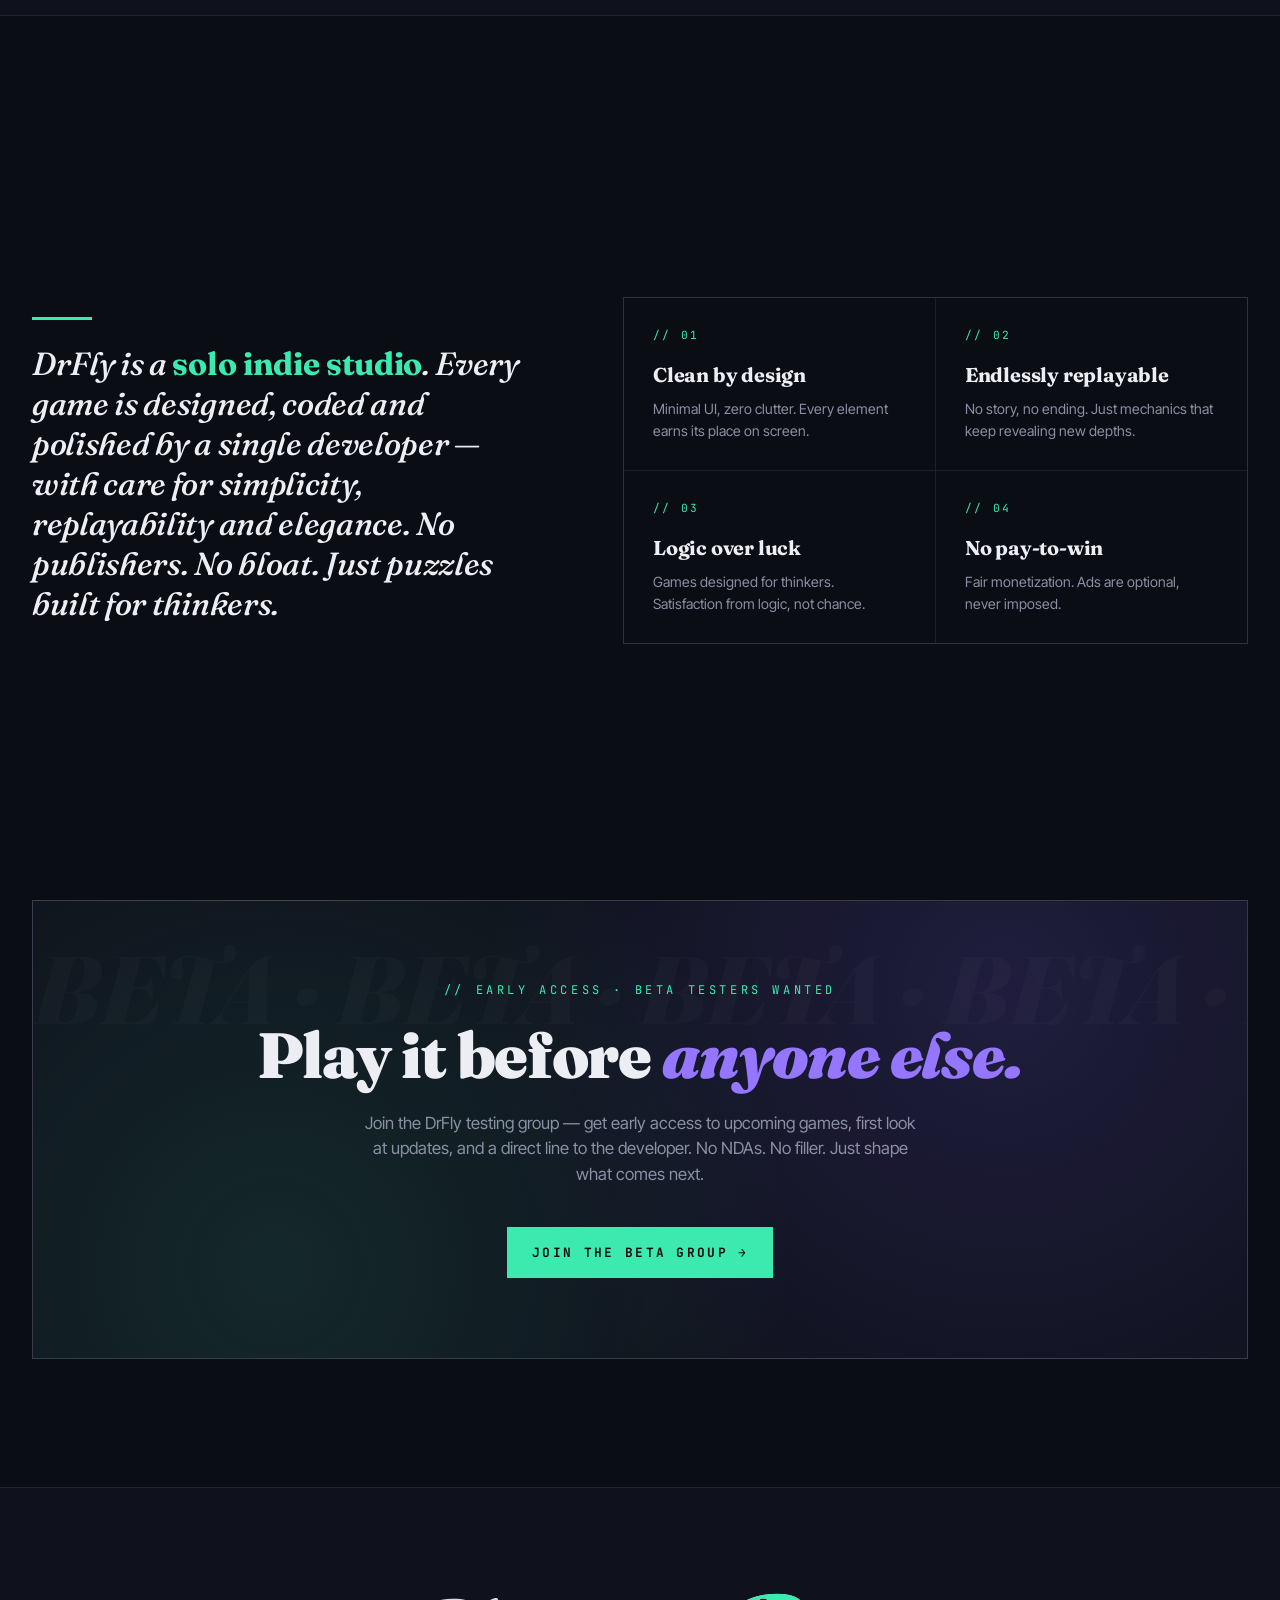
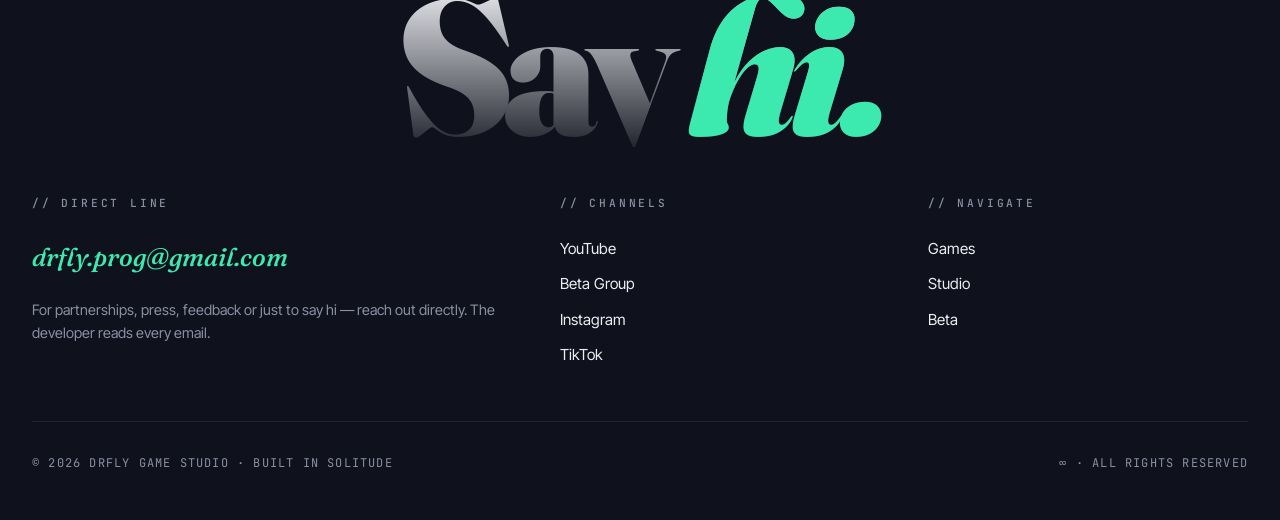
==== commit c3b301b7: "Polilex" ====
--- a/index.html
+++ b/index.html
@@ -57,7 +57,7 @@
     </div>
     <div class="hero-visual">
       <div class="orbit-tag t1">● LIVE</div>
-      <div class="orbit-tag t2">8 GAMES</div>
+      <div class="orbit-tag t2">9 GAMES</div>
       <div class="orbit-tag t3">EST. ∞</div>
       <div class="orbit-tag t4">SOLO DEV</div>
       <div class="hero-logo-wrap"><img src="logo.png" alt="DrFly logo"></div>
@@ -68,8 +68,8 @@
 <!-- TICKER -->
 <div class="ticker">
   <div class="ticker-track">
-    <span>Tangram Infinity</span><span>Sudoku Infinity</span><span>Ball Contamination</span><span>Infinity Rush</span><span>CodeBreaker Infinity</span><span>PackIt Infinity</span><span>Deductia Infinity</span><span>Essryn : The Mage's Path</span>
-    <span>Tangram Infinity</span><span>Sudoku Infinity</span><span>Ball Contamination</span><span>Infinity Rush</span><span>CodeBreaker Infinity</span><span>PackIt Infinity</span><span>Deductia Infinity</span><span>Essryn : The Mage's Path</span>
+    <span>Tangram Infinity</span><span>Sudoku Infinity</span><span>Ball Contamination</span><span>Infinity Rush</span><span>CodeBreaker Infinity</span><span>PackIt Infinity</span><span>Deductia Infinity</span><span>Polilex</span><span>Essryn : The Mage's Path</span>
+    <span>Tangram Infinity</span><span>Sudoku Infinity</span><span>Ball Contamination</span><span>Infinity Rush</span><span>CodeBreaker Infinity</span><span>PackIt Infinity</span><span>Deductia Infinity</span><span>Polilex</span><span>Essryn : The Mage's Path</span>
   </div>
 </div>
 
@@ -79,7 +79,7 @@
     <div class="section-head reveal">
       <div class="section-num">01 / CATALOG</div>
       <h2 class="section-title">The <span class="ital">games.</span></h2>
-      <div class="section-meta">8 TITLES · 4 LIVE · 4 IN BETA</div>
+      <div class="section-meta">9 TITLES · 4 LIVE · 5 IN BETA</div>
     </div>
 
     <div class="games-grid">
@@ -177,6 +177,21 @@
         <div class="game-body">
           <div class="game-name">Deductia Infinity</div>
           <div class="game-desc">Logic grid puzzles with stories. Deduce, eliminate, solve. No ads mid-game.</div>
+          <div class="game-cta">View game →</div>
+        </div>
+      </a>
+
+      <a href="games/polilex.html" class="game-card reveal">
+        <div class="game-imgwrap">
+          <img class="game-img" src="https://drfly-prog.github.io/screen-polilex.png" alt="Polilex">
+          <div class="game-overlay"></div>
+          <div class="game-status beta">In testing</div>
+          <div class="game-icon"><img src="https://drfly-prog.github.io/Logo-polilex.png" alt=""></div>
+        </div>
+        <div class="game-body">
+          <div class="game-name">Polilex</div>
+          <div class="game-desc">Welcome to Polilex. A word appears - you guess whether America leans left or right on it, then the community verdict is revealed.
+Thousands of words to call, from kombucha to pickup trucks. Vote blind, build your accuracy score, and see which words split the country down the middle.</div>
           <div class="game-cta">View game →</div>
         </div>
       </a>
@@ -201,7 +216,7 @@
 <!-- STATS -->
 <section class="stats">
   <div class="stats-grid">
-    <div class="stat reveal"><div class="stat-num">8</div><div class="stat-label">Games shipped</div></div>
+    <div class="stat reveal"><div class="stat-num">9</div><div class="stat-label">Games shipped</div></div>
     <div class="stat reveal"><div class="stat-num">4</div><div class="stat-label">Live on store</div></div>
     <div class="stat reveal"><div class="stat-num">∞</div><div class="stat-label">Replayability</div></div>
     <div class="stat reveal"><div class="stat-num">1</div><div class="stat-label">Solo developer</div></div>
